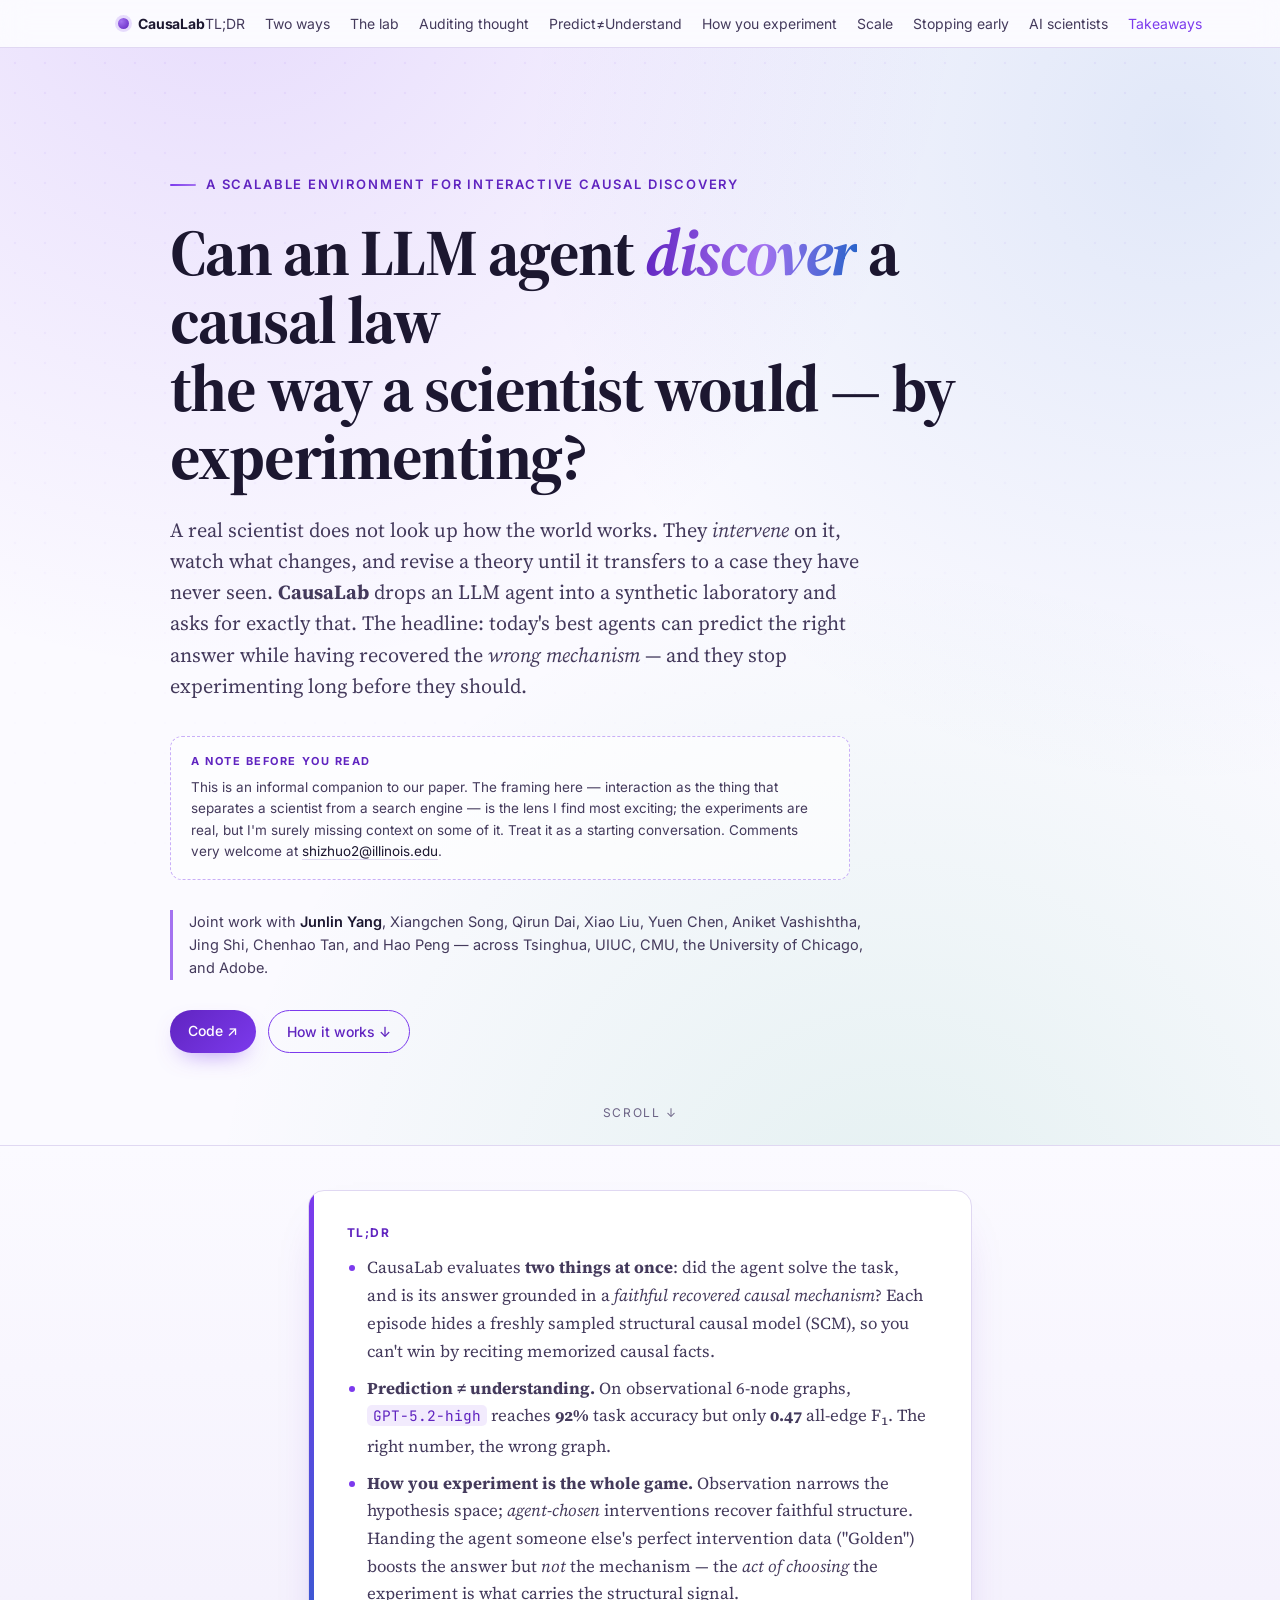
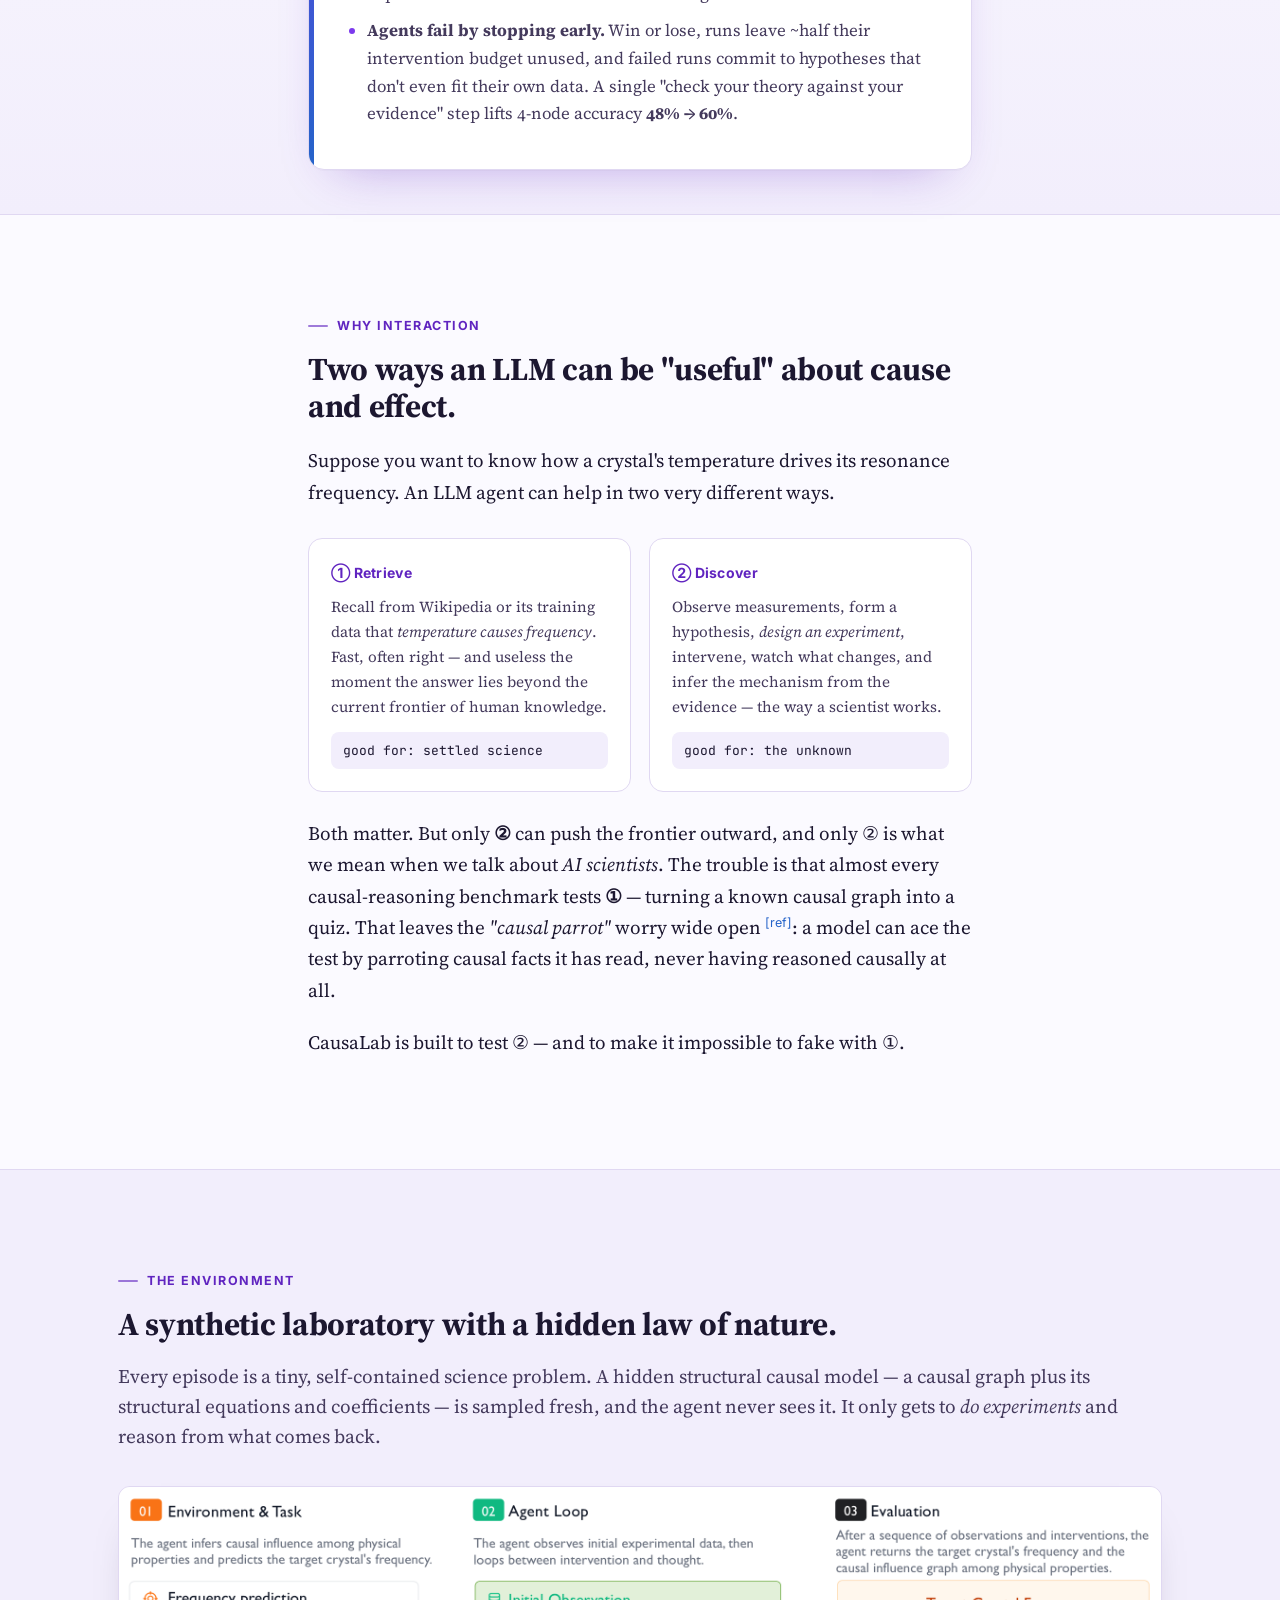
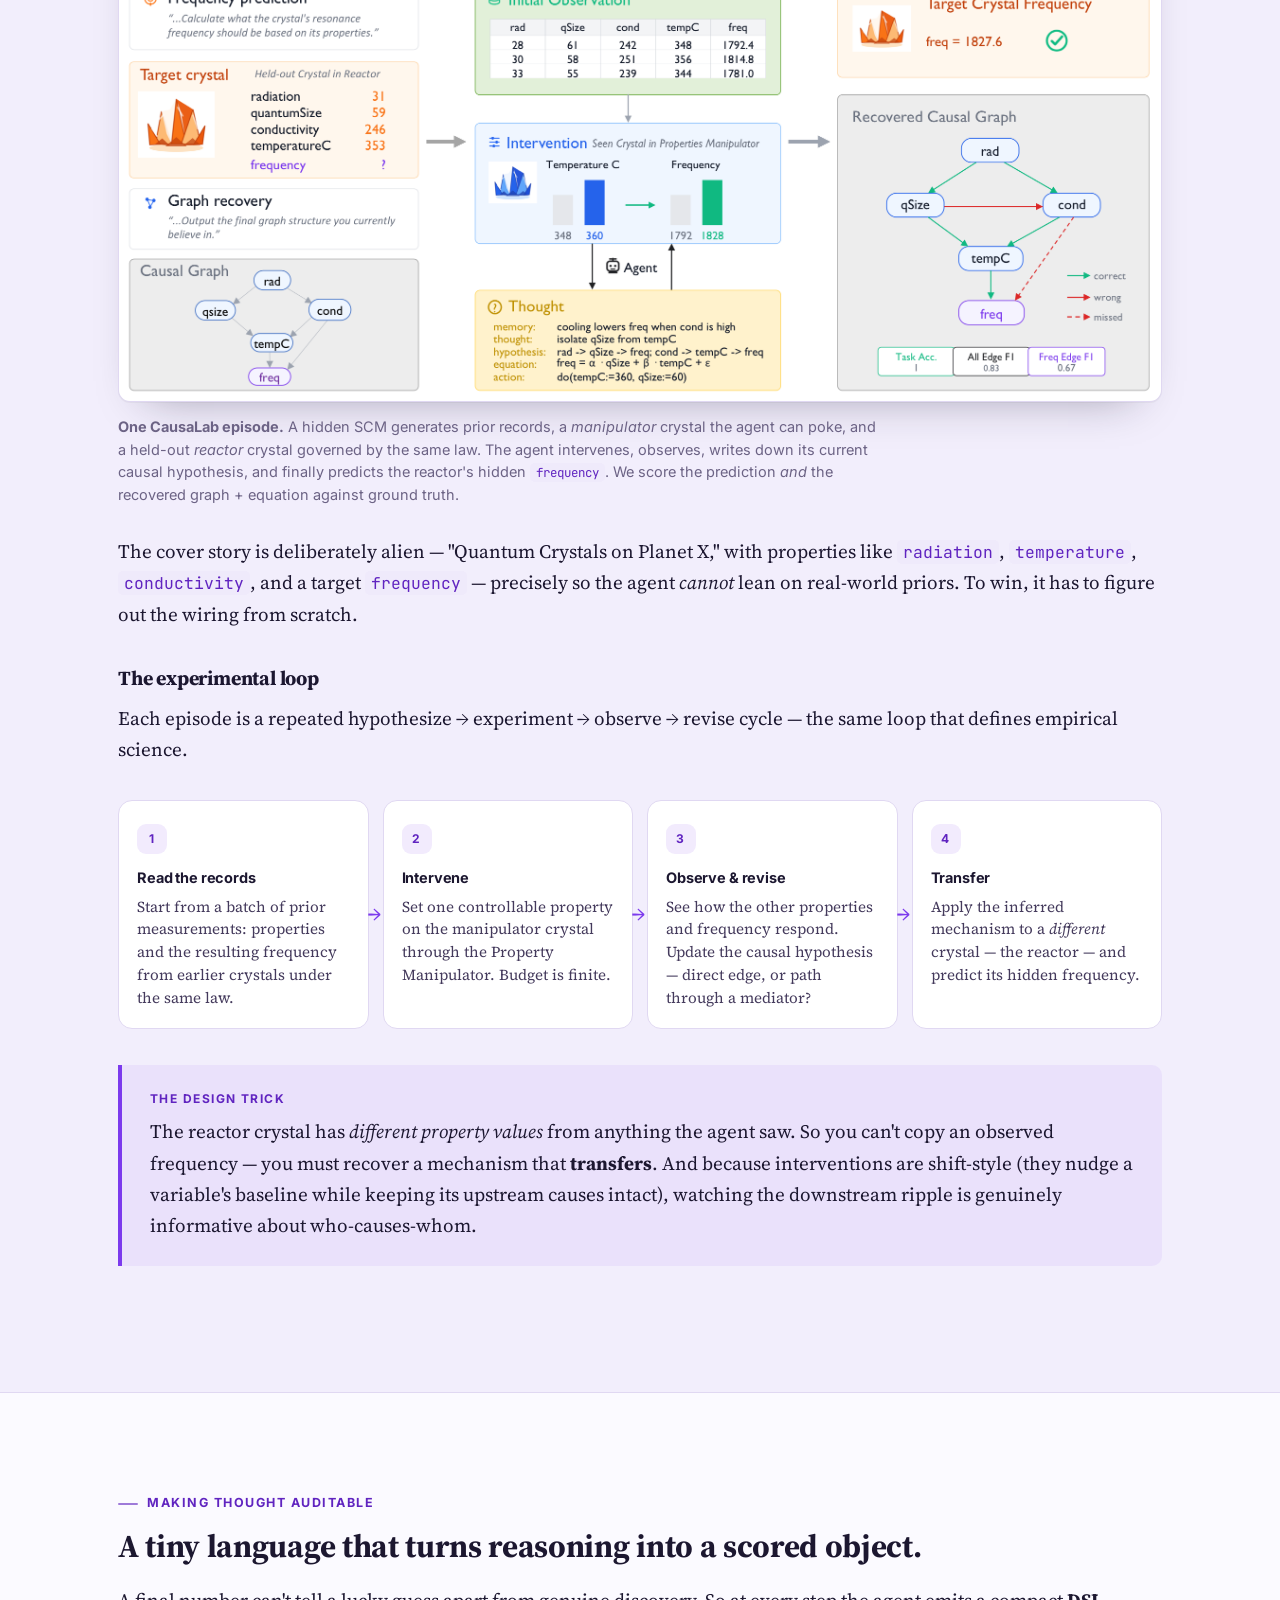
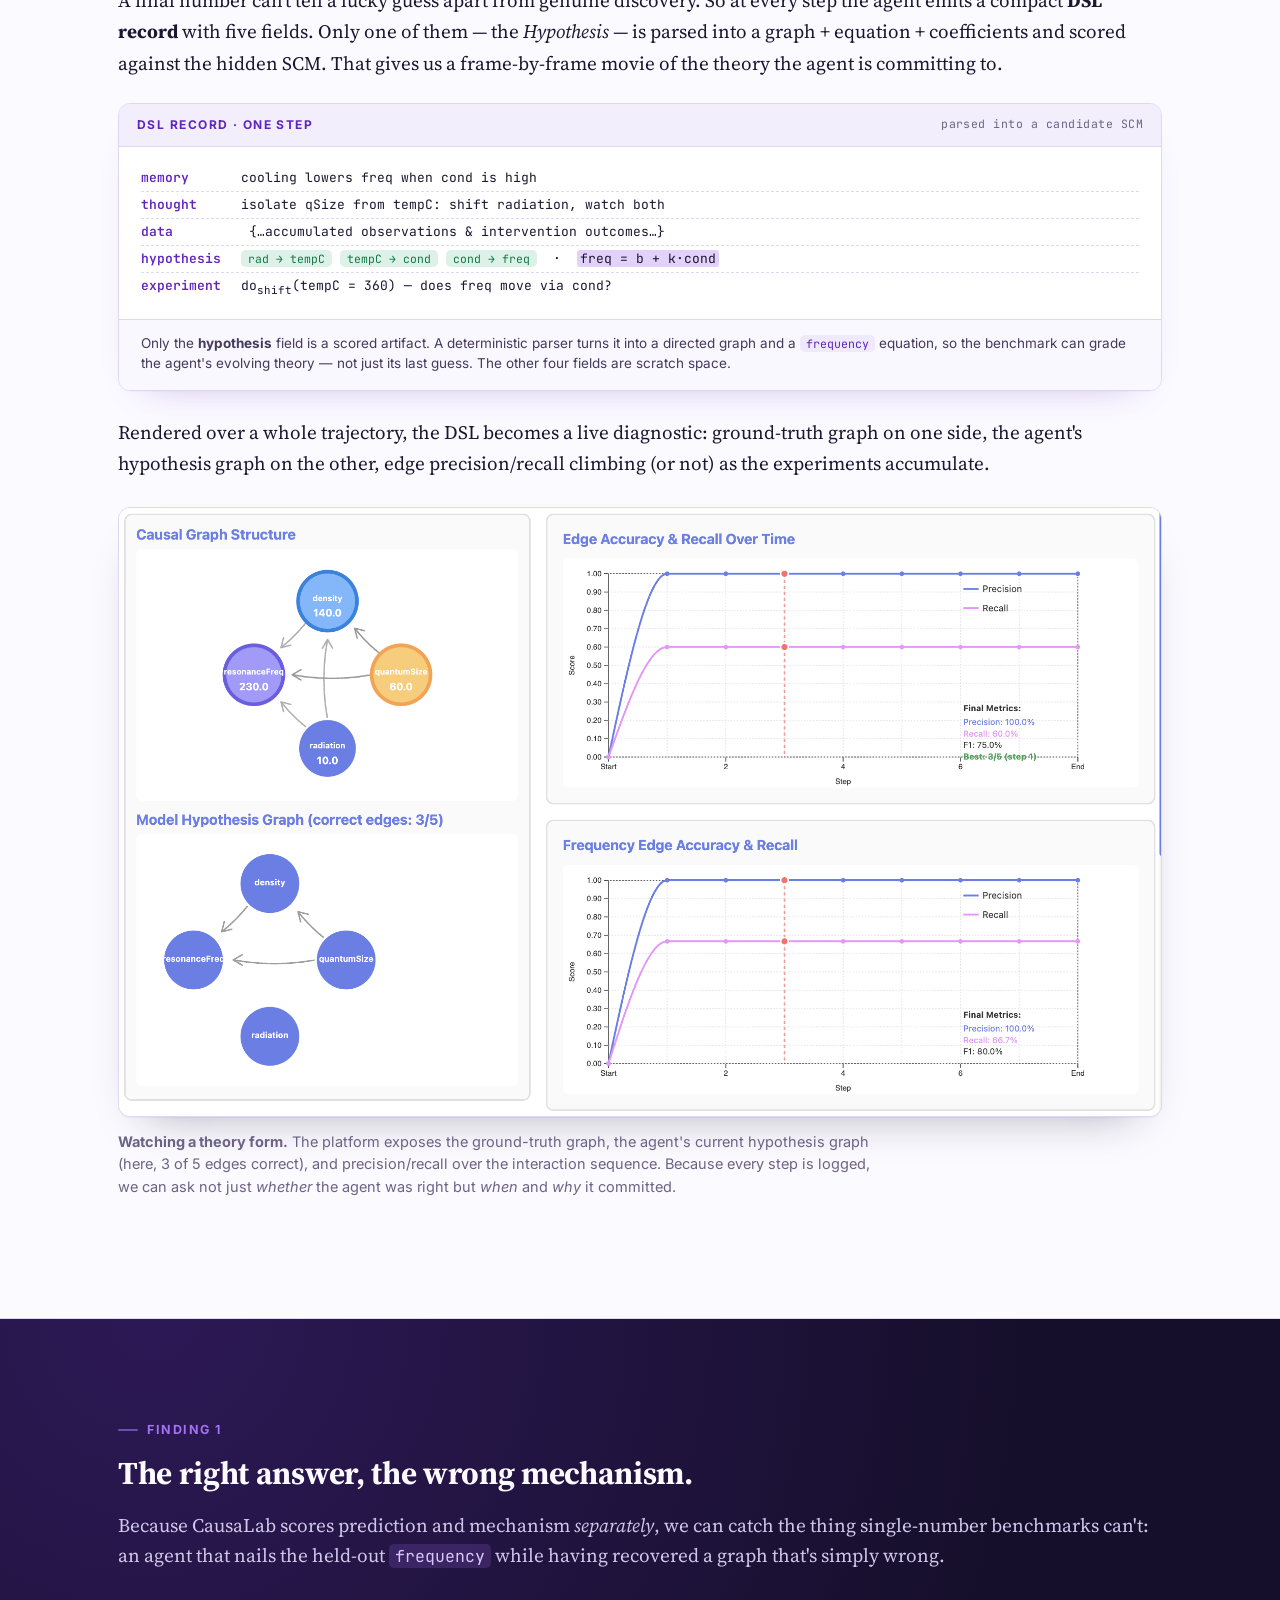
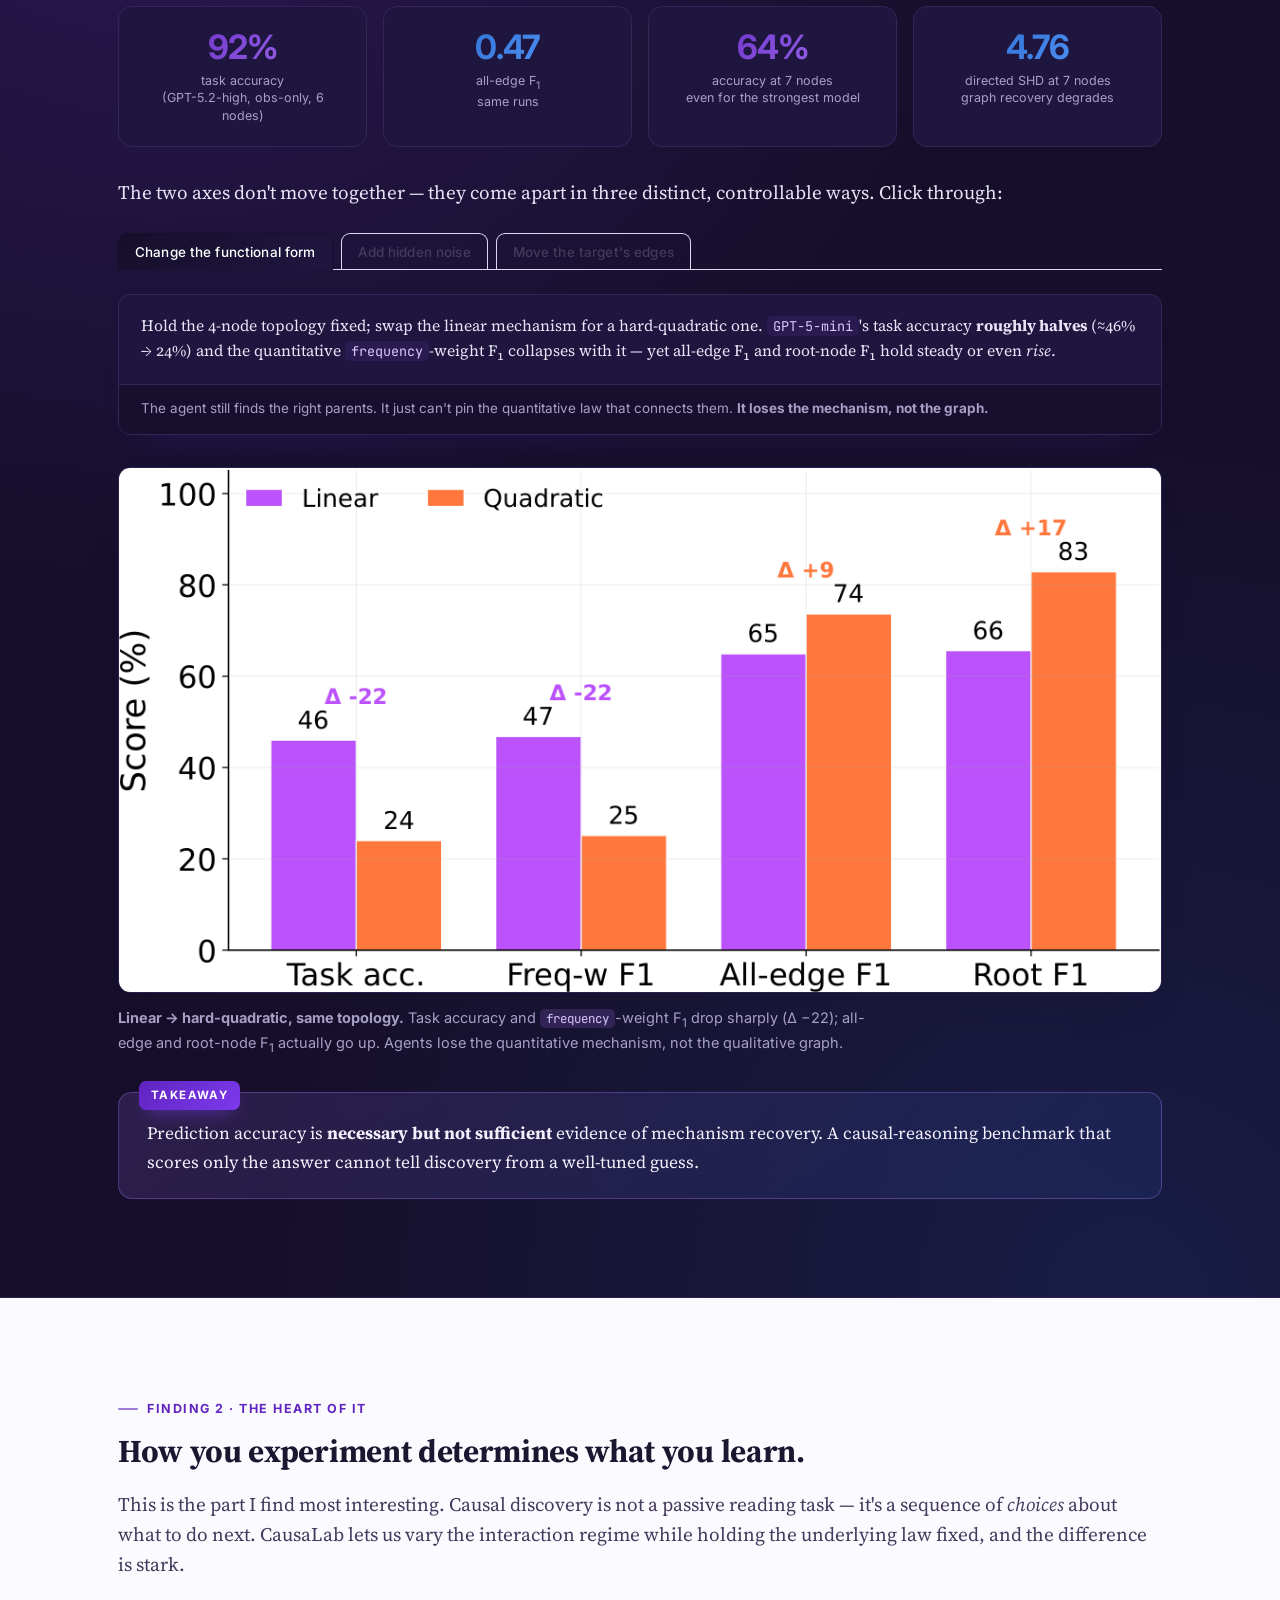
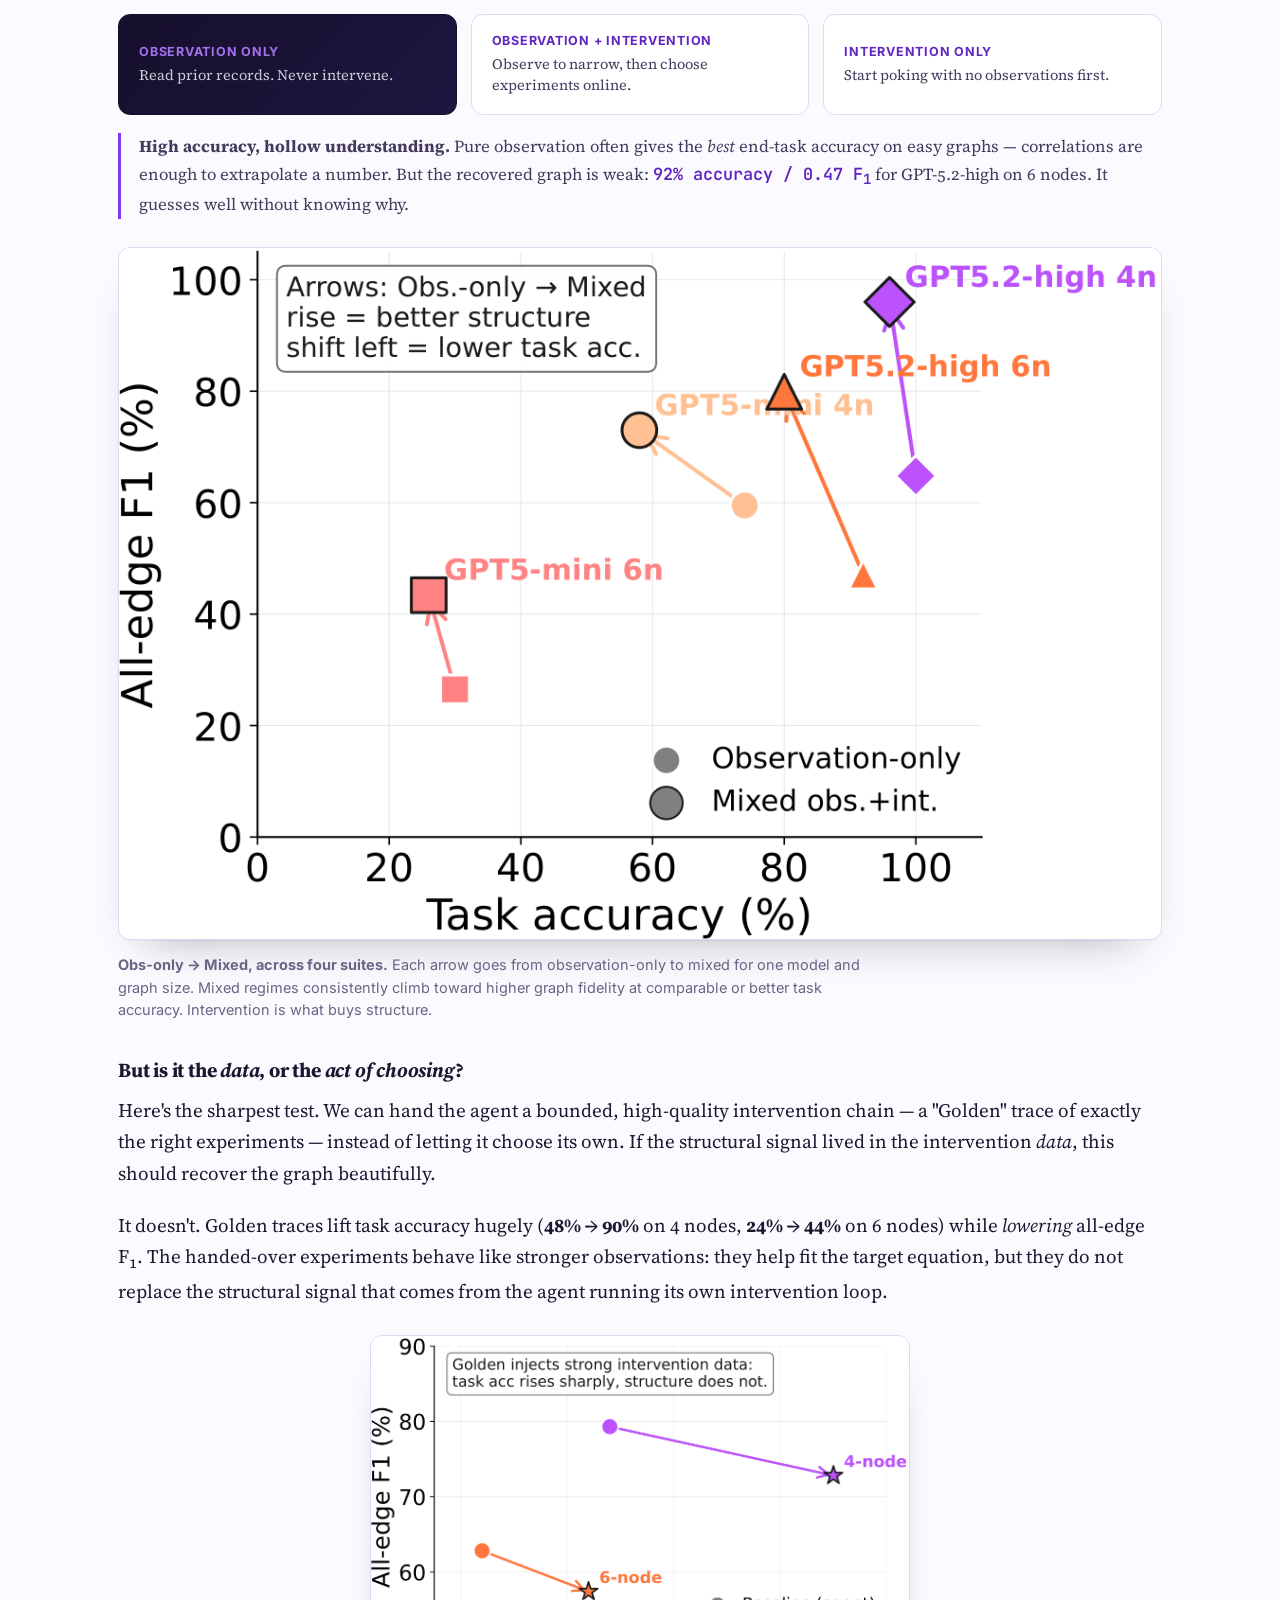
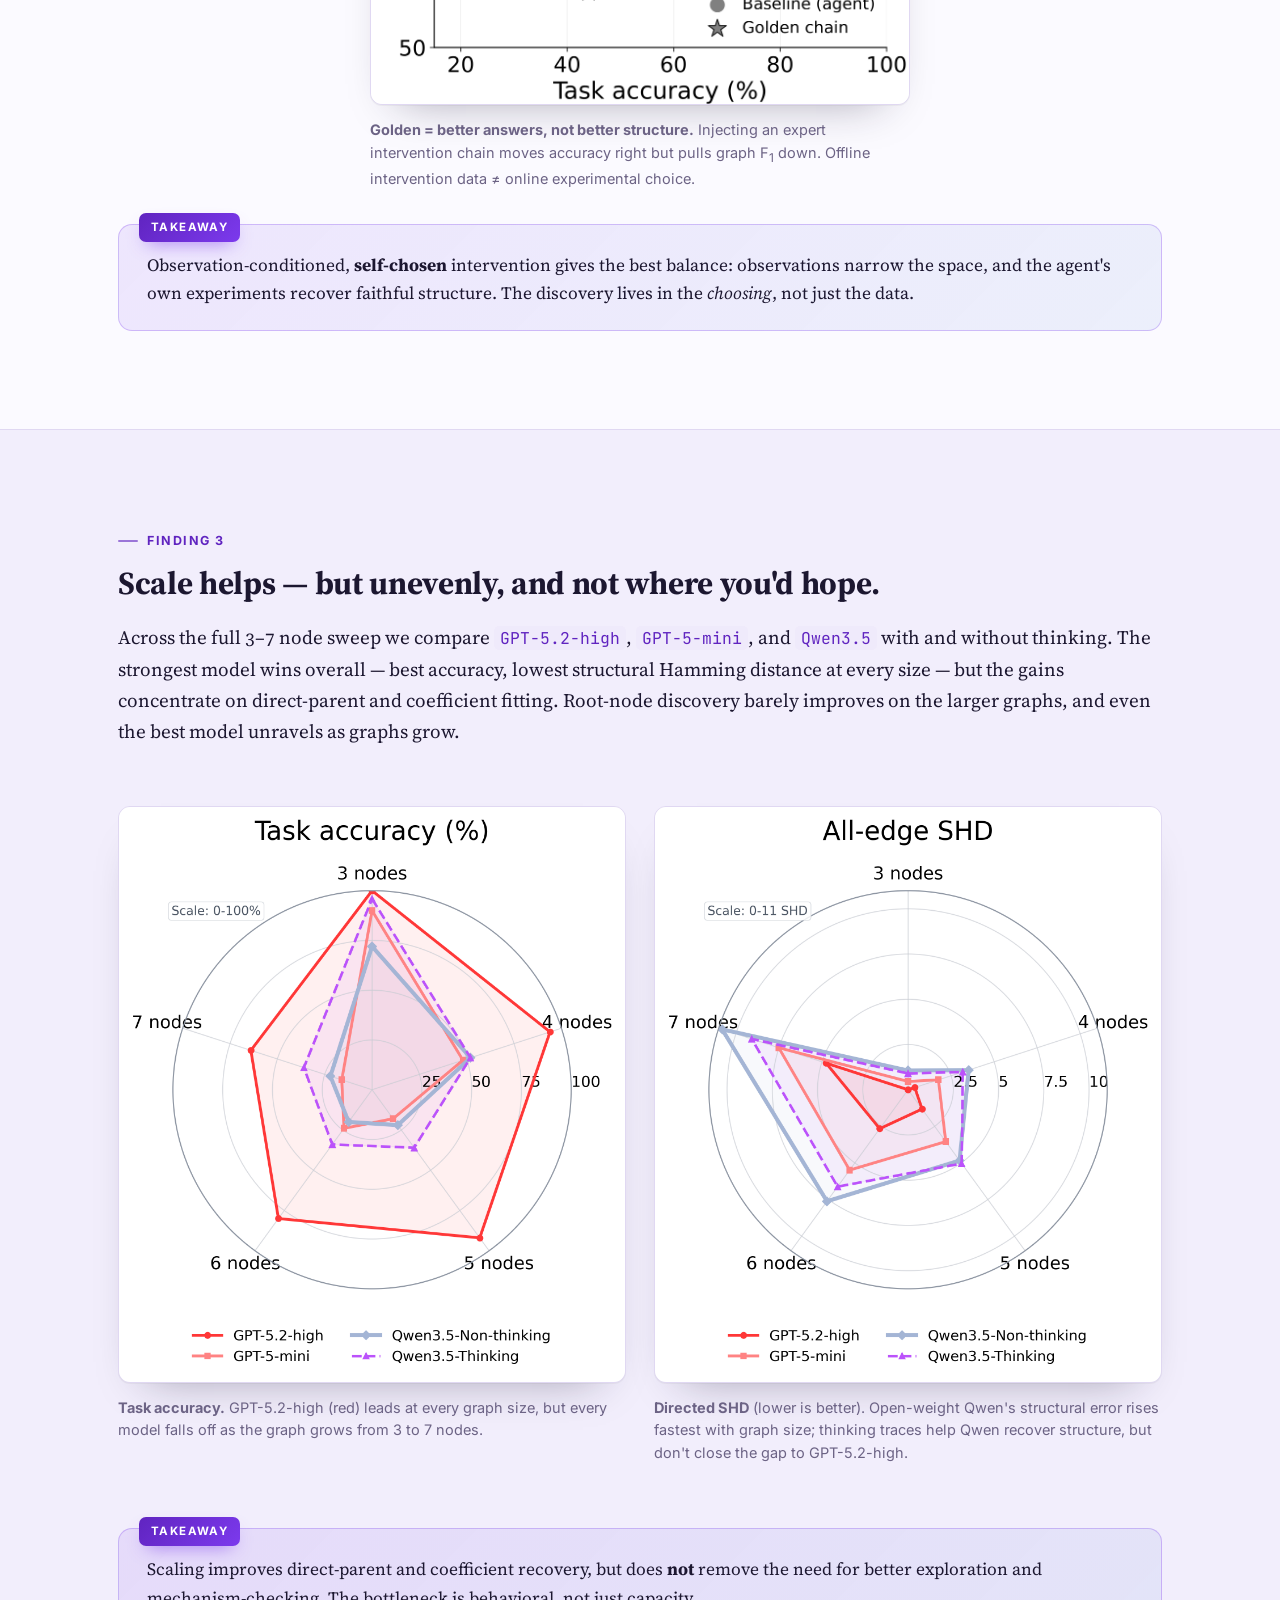
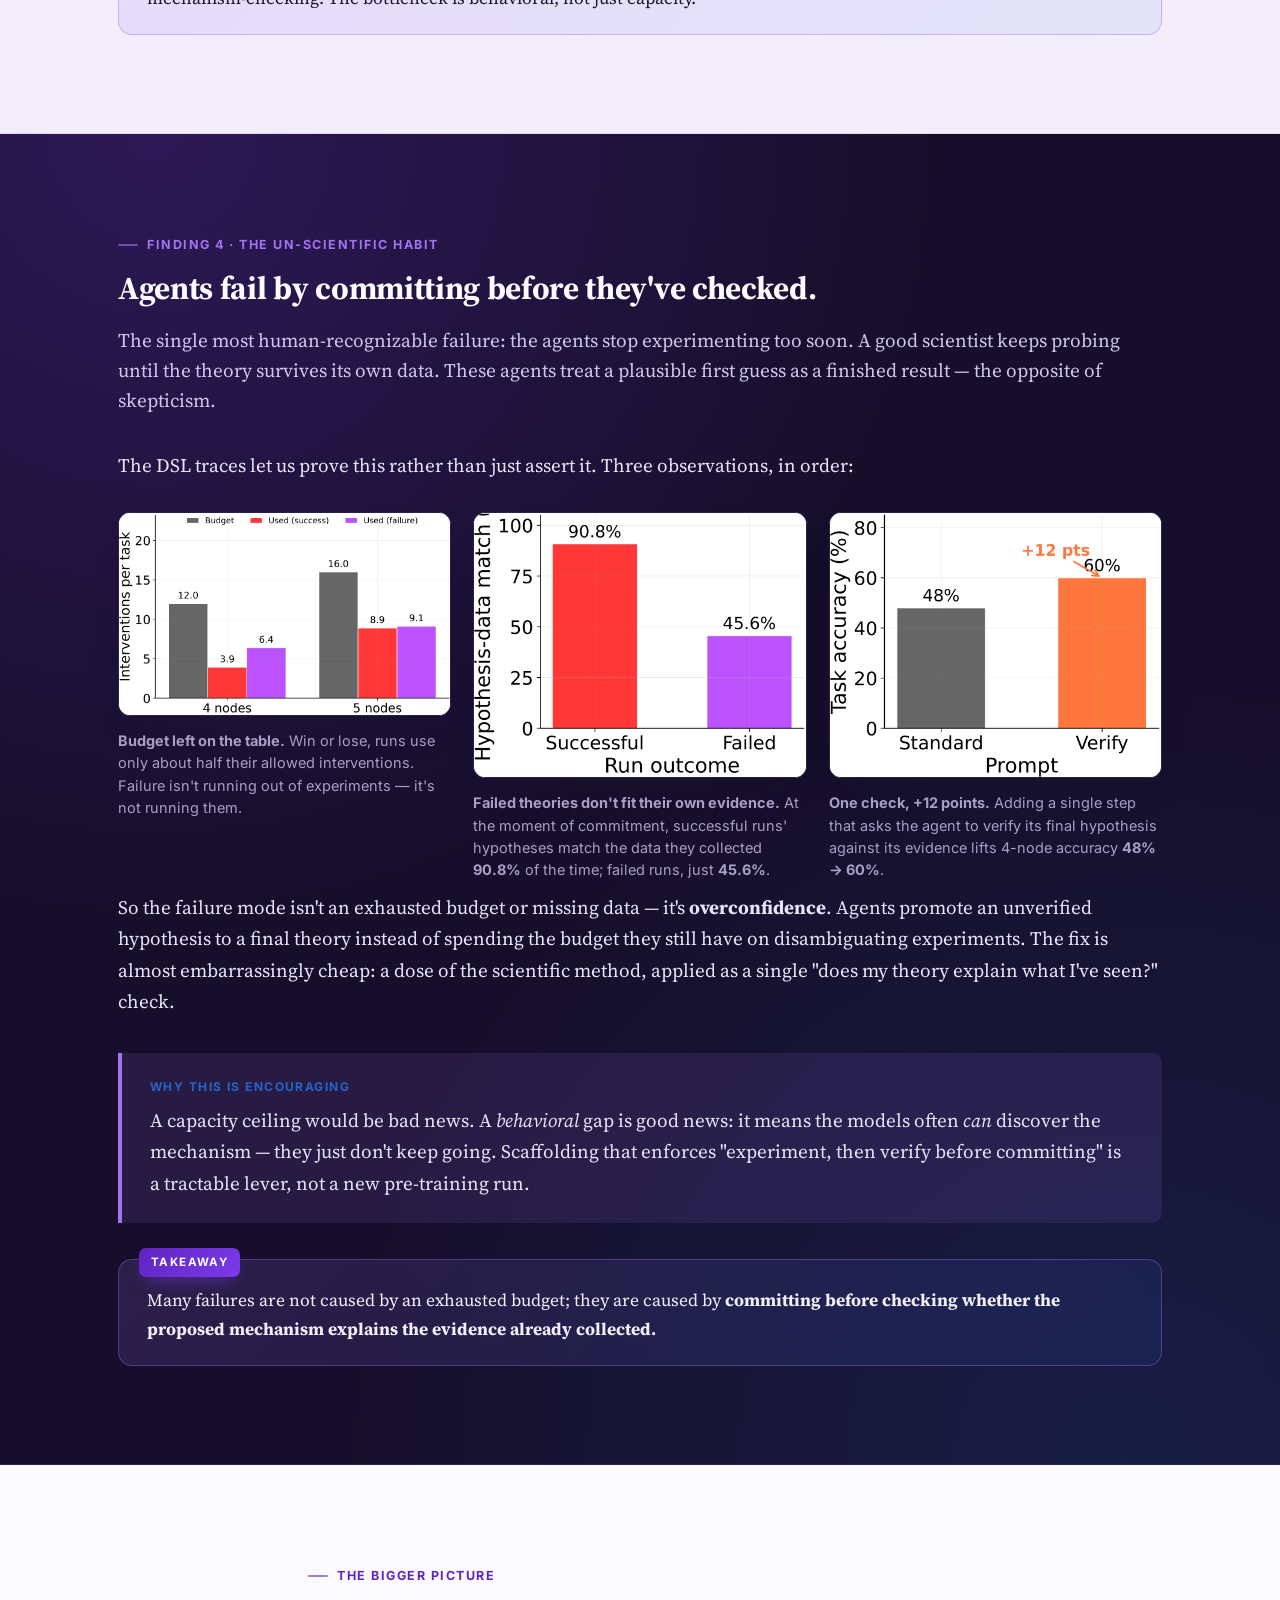
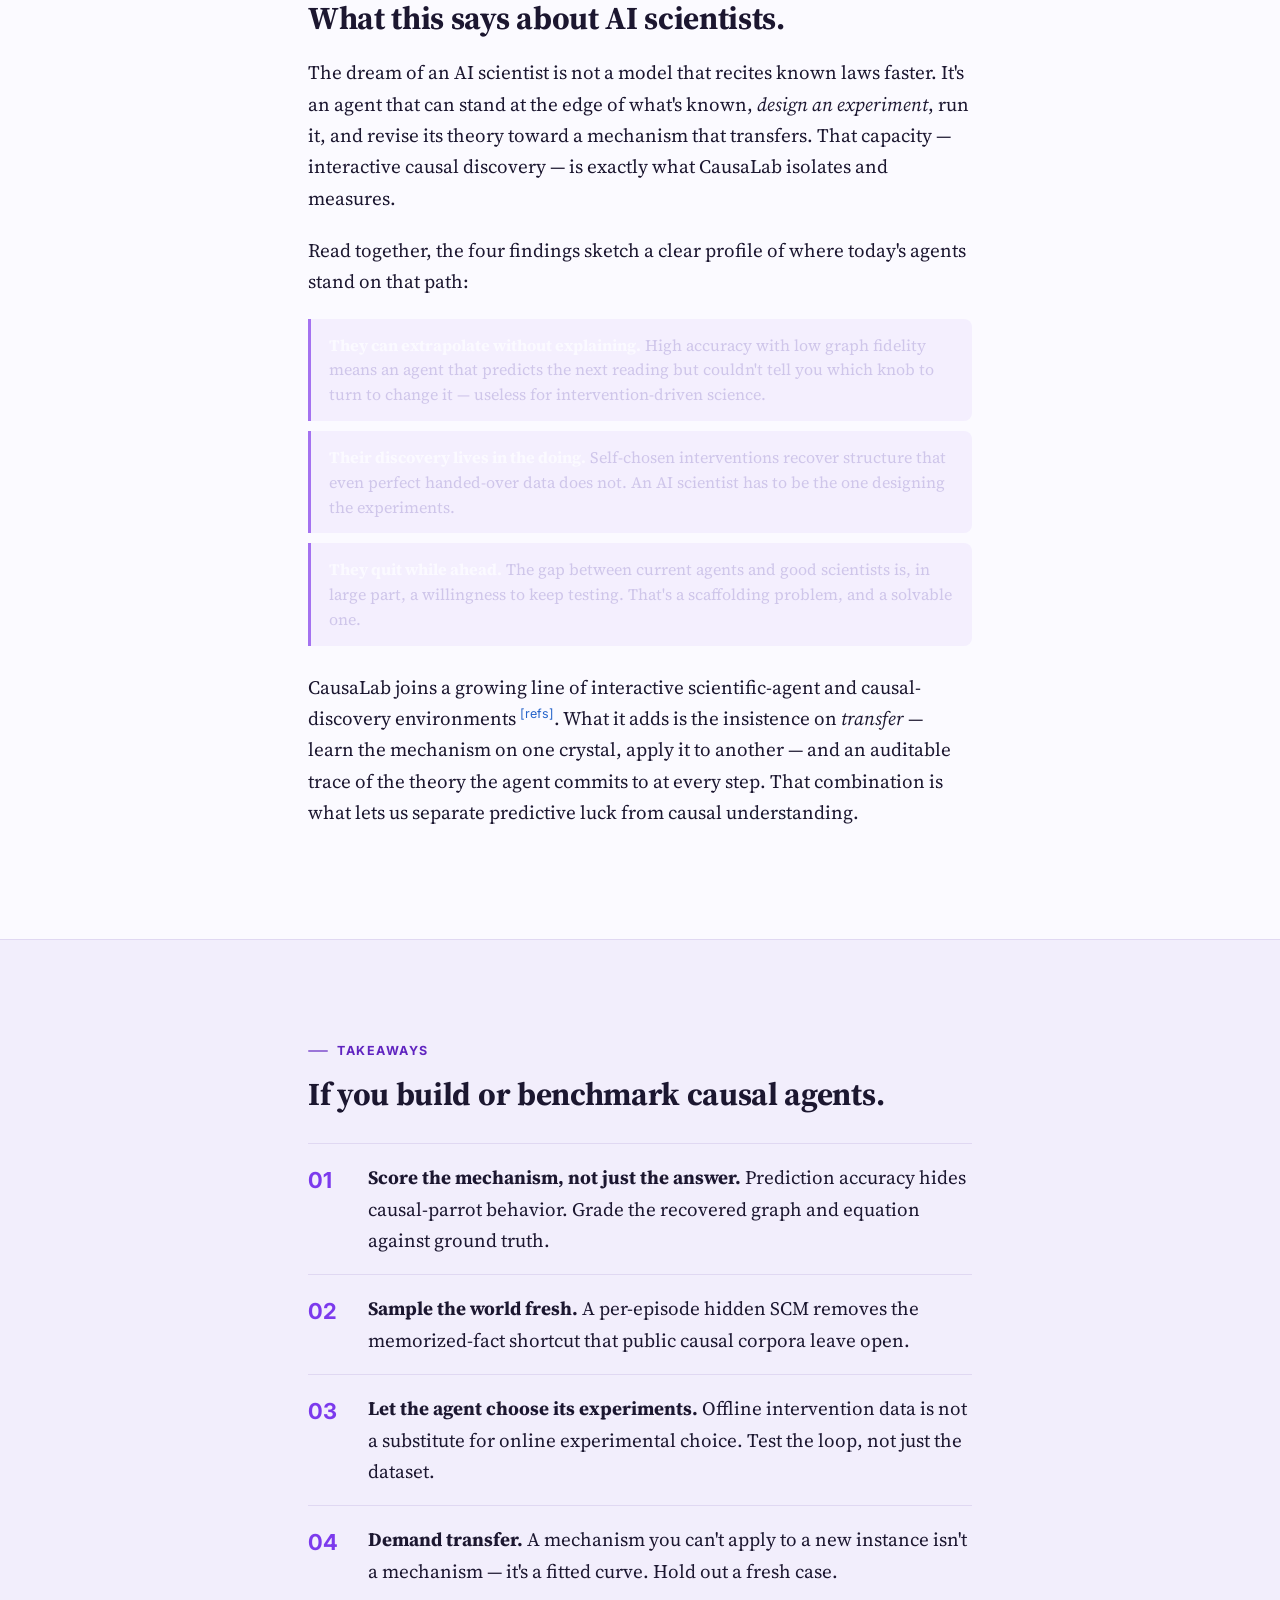
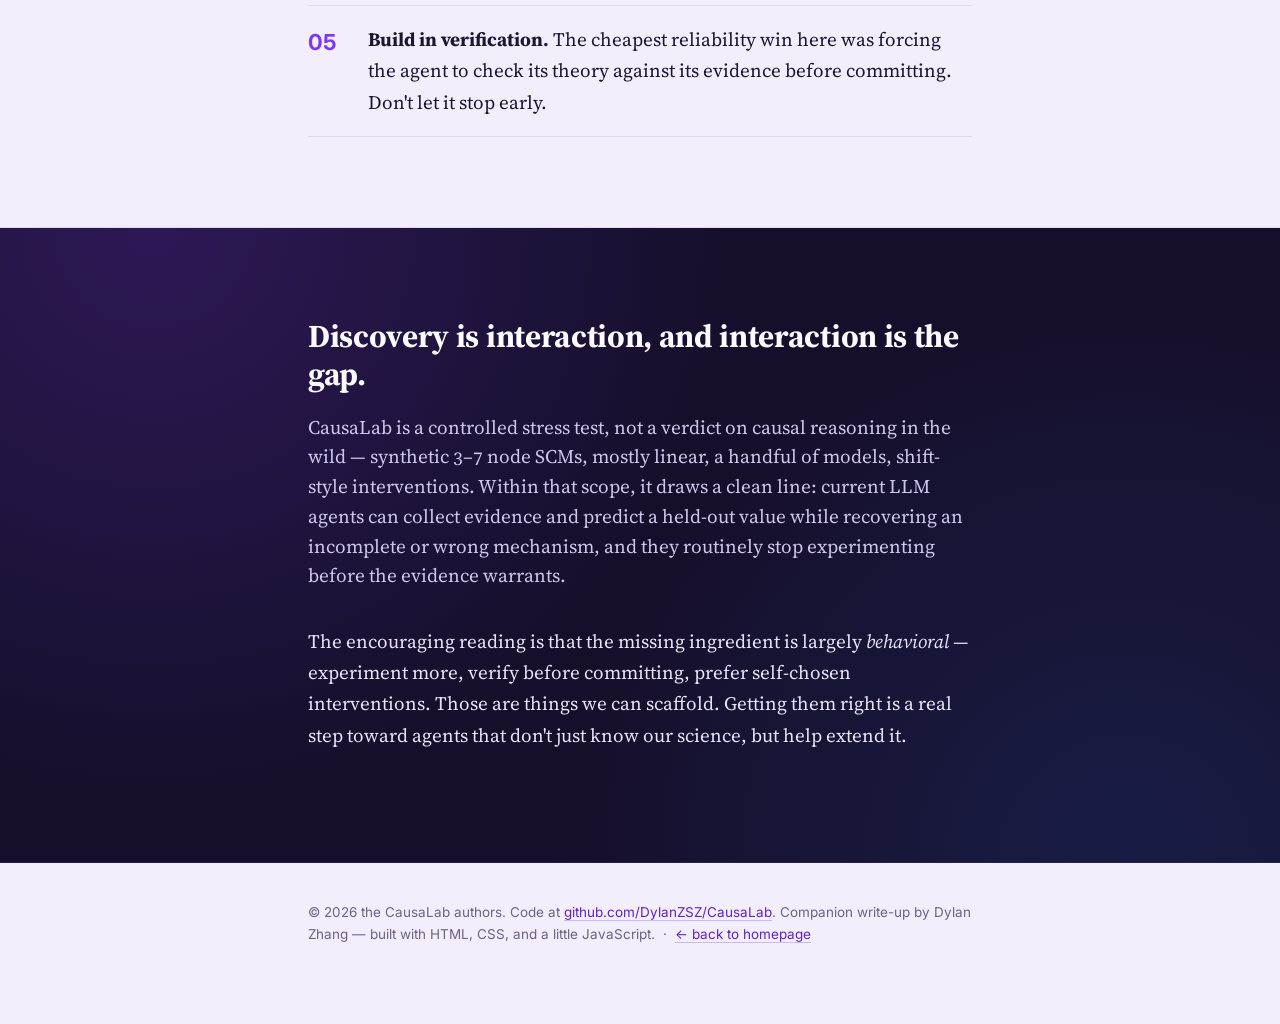
==== causalab/index.html @ 46488768 "Add CausaLab interactive write-up; homepage write-ups section - New /causalab/ blog: interactive wri" ====
<!doctype html>
<html lang="en">
<head>
<meta charset="utf-8" />
<meta name="viewport" content="width=device-width, initial-scale=1" />
<title>CausaLab — Can LLM Agents Discover Causal Mechanisms by Experiment?</title>
<meta name="description" content="CausaLab puts LLM agents in a synthetic laboratory and asks them to discover hidden causal mechanisms the way scientists do — by intervening, observing, and revising. They can predict without understanding, and they stop experimenting too soon." />

<meta property="og:title" content="CausaLab: Interactive Causal Discovery Toward AI Scientists" />
<meta property="og:description" content="A scalable environment that scores not just whether an agent gets the answer, but whether it recovered the causal mechanism — by experimenting like a scientist." />
<meta property="og:type" content="article" />

<link rel="preconnect" href="https://fonts.googleapis.com">
<link rel="preconnect" href="https://fonts.gstatic.com" crossorigin>
<link href="https://fonts.googleapis.com/css2?family=Source+Serif+4:opsz,wght@8..60,400;8..60,600;8..60,700&family=Inter:wght@400;500;600;700&family=JetBrains+Mono:wght@400;500&display=swap" rel="stylesheet">
<link rel="stylesheet" href="styles.css">
</head>
<body>

<nav class="topnav">
  <div class="topnav-inner">
    <a class="topnav-brand" href="#top"><span class="brand-dot"></span> CausaLab</a>
    <ul class="topnav-links">
      <li><a href="#tldr">TL;DR</a></li>
      <li><a href="#two-ways">Two&nbsp;ways</a></li>
      <li><a href="#lab">The&nbsp;lab</a></li>
      <li><a href="#dsl">Auditing&nbsp;thought</a></li>
      <li><a href="#parrot">Predict≠Understand</a></li>
      <li><a href="#interaction">How&nbsp;you&nbsp;experiment</a></li>
      <li><a href="#scale">Scale</a></li>
      <li><a href="#stopping">Stopping&nbsp;early</a></li>
      <li><a href="#scientist">AI&nbsp;scientists</a></li>
      <li><a href="#takeaways">Takeaways</a></li>
    </ul>
  </div>
</nav>

<header id="top" class="hero">
  <div class="hero-inner">
    <div class="hero-eyebrow">A scalable environment for interactive causal discovery</div>
    <h1 class="hero-title">
      Can an LLM agent <span class="accent">discover</span> a causal&nbsp;law<br/>
      the way a scientist would &mdash; by experimenting?
    </h1>

    <p class="hero-sub">
      A real scientist does not look up how the world works. They <em>intervene</em> on it, watch what changes, and revise a theory until it transfers to a case they have never seen. <strong>CausaLab</strong> drops an LLM agent into a synthetic laboratory and asks for exactly that. The headline: today's best agents can predict the right answer while having recovered the <em>wrong mechanism</em> &mdash; and they stop experimenting long before they should.
    </p>

    <aside class="disclaimer">
      <div class="disclaimer-label">A note before you read</div>
      <p>
        This is an informal companion to our paper. The framing here &mdash; interaction as the thing that separates a scientist from a search engine &mdash; is the lens I find most exciting; the experiments are real, but I'm surely missing context on some of it. Treat it as a starting conversation. Comments very welcome at <a href="mailto:shizhuo2@illinois.edu">shizhuo2@illinois.edu</a>.
      </p>
    </aside>

    <p class="hero-joint">
      Joint work with <strong>Junlin Yang</strong>, Xiangchen Song, Qirun Dai, Xiao Liu, Yuen Chen, Aniket Vashishtha, Jing Shi, Chenhao Tan, and Hao Peng &mdash; across Tsinghua, UIUC, CMU, the University of Chicago, and Adobe.
    </p>

    <div class="hero-links">
      <a class="pill" href="https://github.com/DylanZSZ/CausaLab" target="_blank" rel="noopener">Code ↗</a>
      <a class="pill pill-ghost" href="#lab">How it works ↓</a>
    </div>
  </div>
  <div class="hero-scroll">scroll ↓</div>
</header>

<main>

<!-- =============================================================== -->
<section id="tldr" class="band band-tldr">
  <div class="container narrow">
    <div class="tldr-card">
      <div class="tldr-label">TL;DR</div>
      <ul class="tldr-list">
        <li>CausaLab evaluates <strong>two things at once</strong>: did the agent solve the task, and is its answer grounded in a <em>faithful recovered causal mechanism</em>? Each episode hides a freshly sampled structural causal model (SCM), so you can't win by reciting memorized causal facts.</li>
        <li><strong>Prediction ≠ understanding.</strong> On observational 6-node graphs, <code>GPT-5.2-high</code> reaches <strong>92%</strong> task accuracy but only <strong>0.47</strong> all-edge&nbsp;F<sub>1</sub>. The right number, the wrong graph.</li>
        <li><strong>How you experiment is the whole game.</strong> Observation narrows the hypothesis space; <em>agent-chosen</em> interventions recover faithful structure. Handing the agent someone else's perfect intervention data ("Golden") boosts the answer but <em>not</em> the mechanism — the <em>act of choosing</em> the experiment is what carries the structural signal.</li>
        <li><strong>Agents fail by stopping early.</strong> Win or lose, runs leave ~half their intervention budget unused, and failed runs commit to hypotheses that don't even fit their own data. A single "check your theory against your evidence" step lifts 4-node accuracy <strong>48% → 60%</strong>.</li>
      </ul>
    </div>
  </div>
</section>

<!-- =============================================================== -->
<section id="two-ways" class="band">
  <div class="container narrow">
    <div class="kicker">Why interaction</div>
    <h2>Two ways an LLM can be "useful" about cause and effect.</h2>
    <p>
      Suppose you want to know how a crystal's temperature drives its resonance frequency. An LLM agent can help in two very different ways.
    </p>

    <div class="controls" style="grid-template-columns: 1fr 1fr;">
      <div class="control">
        <h4>① Retrieve</h4>
        <p>Recall from Wikipedia or its training data that <em>temperature causes frequency</em>. Fast, often right &mdash; and useless the moment the answer lies beyond the current frontier of human knowledge.</p>
        <span class="ctl-stat">good for: settled science</span>
      </div>
      <div class="control">
        <h4>② Discover</h4>
        <p>Observe measurements, form a hypothesis, <em>design an experiment</em>, intervene, watch what changes, and infer the mechanism from the evidence &mdash; the way a scientist works.</p>
        <span class="ctl-stat">good for: the unknown</span>
      </div>
    </div>

    <p style="margin-top: 26px;">
      Both matter. But only <strong>②</strong> can push the frontier outward, and only ② is what we mean when we talk about <em>AI scientists</em>. The trouble is that almost every causal-reasoning benchmark tests <strong>①</strong> &mdash; turning a known causal graph into a quiz. That leaves the <em>"causal parrot"</em> worry wide open <a class="cite" data-tip="Zečević et al. (2023): LLMs may answer causal questions by reciting memorized causal lexicon rather than reasoning causally.">[ref]</a>: a model can ace the test by parroting causal facts it has read, never having reasoned causally at all.
    </p>
    <p>
      CausaLab is built to test ② &mdash; and to make it impossible to fake with ①.
    </p>
  </div>
</section>

<!-- =============================================================== -->
<section id="lab" class="band band-tint">
  <div class="container">
    <div class="kicker">The environment</div>
    <h2>A synthetic laboratory with a hidden law of nature.</h2>
    <p class="lede">
      Every episode is a tiny, self-contained science problem. A hidden structural causal model &mdash; a causal graph plus its structural equations and coefficients &mdash; is sampled fresh, and the agent never sees it. It only gets to <em>do experiments</em> and reason from what comes back.
    </p>

    <figure class="full">
      <img src="figures/episode_overview.png" alt="Overview of a CausaLab episode: a hidden SCM generates records; the agent intervenes on a manipulator crystal and observes; it emits a DSL hypothesis at each step; it predicts the held-out reactor frequency, scored on both prediction and recovered mechanism.">
      <figcaption>
        <strong>One CausaLab episode.</strong> A hidden SCM generates prior records, a <em>manipulator</em> crystal the agent can poke, and a held-out <em>reactor</em> crystal governed by the same law. The agent intervenes, observes, writes down its current causal hypothesis, and finally predicts the reactor's hidden <code>frequency</code>. We score the prediction <em>and</em> the recovered graph + equation against ground truth.
      </figcaption>
    </figure>

    <p>
      The cover story is deliberately alien &mdash; "Quantum Crystals on Planet X," with properties like <code>radiation</code>, <code>temperature</code>, <code>conductivity</code>, and a target <code>frequency</code> &mdash; precisely so the agent <em>cannot</em> lean on real-world priors. To win, it has to figure out the wiring from scratch.
    </p>

    <h3 class="sub-h">The experimental loop</h3>
    <p>
      Each episode is a repeated hypothesize → experiment → observe → revise cycle &mdash; the same loop that defines empirical science.
    </p>

    <div class="loop-steps">
      <div class="loop-step">
        <span class="ls-num">1</span>
        <h4>Read the records</h4>
        <p>Start from a batch of prior measurements: properties and the resulting frequency from earlier crystals under the same law.</p>
      </div>
      <div class="loop-step">
        <span class="ls-num">2</span>
        <h4>Intervene</h4>
        <p>Set one controllable property on the manipulator crystal through the Property Manipulator. Budget is finite.</p>
      </div>
      <div class="loop-step">
        <span class="ls-num">3</span>
        <h4>Observe &amp; revise</h4>
        <p>See how the other properties and frequency respond. Update the causal hypothesis — direct edge, or path through a mediator?</p>
      </div>
      <div class="loop-step">
        <span class="ls-num">4</span>
        <h4>Transfer</h4>
        <p>Apply the inferred mechanism to a <em>different</em> crystal — the reactor — and predict its hidden frequency.</p>
      </div>
    </div>

    <div class="callout">
      <div class="callout-label">The design trick</div>
      <p>
        The reactor crystal has <em>different property values</em> from anything the agent saw. So you can't copy an observed frequency &mdash; you must recover a mechanism that <strong>transfers</strong>. And because interventions are shift-style (they nudge a variable's baseline while keeping its upstream causes intact), watching the downstream ripple is genuinely informative about who-causes-whom.
      </p>
    </div>
  </div>
</section>

<!-- =============================================================== -->
<section id="dsl" class="band">
  <div class="container">
    <div class="kicker">Making thought auditable</div>
    <h2>A tiny language that turns reasoning into a scored object.</h2>
    <p>
      A final number can't tell a lucky guess apart from genuine discovery. So at every step the agent emits a compact <strong>DSL record</strong> with five fields. Only one of them &mdash; the <em>Hypothesis</em> &mdash; is parsed into a graph + equation + coefficients and scored against the hidden SCM. That gives us a frame-by-frame movie of the theory the agent is committing to.
    </p>

    <div class="memory-card">
      <div class="memory-card-head">
        <span class="memory-card-label">DSL record · one step</span>
        <span class="memory-card-tag">parsed into a candidate SCM</span>
      </div>
      <div class="memory-card-body dsl-record">
        <span class="dsl-row"><span class="dsl-field">memory</span> cooling lowers freq when cond is high</span>
        <span class="dsl-row"><span class="dsl-field">thought</span> isolate qSize from tempC: shift radiation, watch both</span>
        <span class="dsl-row"><span class="dsl-field">data</span> &nbsp;{…accumulated observations &amp; intervention outcomes…}</span>
        <span class="dsl-row"><span class="dsl-field">hypothesis</span> <span class="edge edge-good">rad → tempC</span> <span class="edge edge-good">tempC → cond</span> <span class="edge edge-good">cond → freq</span> &nbsp;·&nbsp; <span class="hl">freq = b + k·cond</span></span>
        <span class="dsl-row"><span class="dsl-field">experiment</span> do<sub>shift</sub>(tempC = 360) — does freq move via cond?</span>
      </div>
      <div class="memory-card-foot">
        Only the <strong>hypothesis</strong> field is a scored artifact. A deterministic parser turns it into a directed graph and a <code>frequency</code> equation, so the benchmark can grade the agent's evolving theory — not just its last guess. The other four fields are scratch space.
      </div>
    </div>

    <p>
      Rendered over a whole trajectory, the DSL becomes a live diagnostic: ground-truth graph on one side, the agent's hypothesis graph on the other, edge precision/recall climbing (or not) as the experiments accumulate.
    </p>

    <figure class="full">
      <img src="figures/causal_visualization.png" alt="Trajectory-level visualization: ground-truth causal graph, the agent's hypothesis graph (3 of 5 edges correct), and edge precision/recall curves over the interaction sequence.">
      <figcaption>
        <strong>Watching a theory form.</strong> The platform exposes the ground-truth graph, the agent's current hypothesis graph (here, 3 of 5 edges correct), and precision/recall over the interaction sequence. Because every step is logged, we can ask not just <em>whether</em> the agent was right but <em>when</em> and <em>why</em> it committed.
      </figcaption>
    </figure>
  </div>
</section>

<!-- =============================================================== -->
<section id="parrot" class="band band-dark">
  <div class="container">
    <div class="kicker">Finding 1</div>
    <h2>The right answer, the wrong mechanism.</h2>
    <p class="lede">
      Because CausaLab scores prediction and mechanism <em>separately</em>, we can catch the thing single-number benchmarks can't: an agent that nails the held-out <code>frequency</code> while having recovered a graph that's simply wrong.
    </p>

    <div class="statstrip">
      <div class="stat-card"><div class="stat-num">92%</div><div class="stat-label">task accuracy<br/>(GPT-5.2-high, obs-only, 6 nodes)</div></div>
      <div class="stat-card"><div class="stat-num alt">0.47</div><div class="stat-label">all-edge F<sub>1</sub><br/>same runs</div></div>
      <div class="stat-card"><div class="stat-num">64%</div><div class="stat-label">accuracy at 7 nodes<br/>even for the strongest model</div></div>
      <div class="stat-card"><div class="stat-num alt">4.76</div><div class="stat-label">directed SHD at 7 nodes<br/>graph recovery degrades</div></div>
    </div>

    <p style="margin-top: 30px;">
      The two axes don't move together &mdash; they come apart in three distinct, controllable ways. Click through:
    </p>

    <div class="tab-browser" data-tab-group="rq1">
      <div class="tab-strip" role="tablist">
        <button class="tab-btn is-active" role="tab" data-tab="form" aria-selected="true">Change the functional form</button>
        <button class="tab-btn" role="tab" data-tab="noise" aria-selected="false">Add hidden noise</button>
        <button class="tab-btn" role="tab" data-tab="edges" aria-selected="false">Move the target's edges</button>
      </div>

      <div class="tab-panel is-active" data-tab-panel="form">
        <div class="memory-card">
          <div class="memory-card-body">
            <p>Hold the 4-node topology fixed; swap the linear mechanism for a hard-quadratic one. <code>GPT-5-mini</code>'s task accuracy <strong>roughly halves</strong> (≈46% → 24%) and the quantitative <code>frequency</code>-weight F<sub>1</sub> collapses with it &mdash; yet all-edge F<sub>1</sub> and root-node F<sub>1</sub> hold steady or even <em>rise</em>.</p>
          </div>
          <div class="memory-card-foot">
            The agent still finds the right parents. It just can't pin the quantitative law that connects them. <strong>It loses the mechanism, not the graph.</strong>
          </div>
        </div>
      </div>

      <div class="tab-panel" data-tab-panel="noise" hidden>
        <div class="memory-card">
          <div class="memory-card-body">
            <p>Inject an unobserved disturbance that perturbs the system after each intervention. <em>Off-target</em> noise barely dents accuracy (40–54% vs 48% baseline) but drags all-edge F<sub>1</sub> from 0.79 down to 0.61–0.70. When the noise can hit <code>frequency</code> <em>itself</em>, accuracy falls to 26–40%.</p>
          </div>
          <div class="memory-card-foot">
            Some "correct" predictions were fitting a fragile local target equation, not a mechanism robust to perturbation. Shake the target and the prediction falls over.
          </div>
        </div>
      </div>

      <div class="tab-panel" data-tab-panel="edges" hidden>
        <div class="memory-card">
          <div class="memory-card-body">
            <p>The <em>FreqParent</em> control lets <code>frequency</code> have outgoing edges while keeping edge counts matched. Accuracy <em>rises</em> on 4- and 6-node graphs &mdash; the target has fewer incoming edges to fit &mdash; while all-edge recovery <em>falls</em>, because global directionality is now harder.</p>
          </div>
          <div class="memory-card-foot">
            Making the answer easier and the structure harder pushes the two scores in opposite directions. Proof they measure different things.
          </div>
        </div>
      </div>
    </div>

    <figure class="full">
      <img src="figures/linear_vs_quad.png" alt="Linear vs quadratic on matched 4-node topologies: task accuracy and frequency-weight F1 collapse while all-edge F1 and root-node F1 are preserved or rise.">
      <figcaption>
        <strong>Linear → hard-quadratic, same topology.</strong> Task accuracy and <code>frequency</code>-weight F<sub>1</sub> drop sharply (Δ&nbsp;−22); all-edge and root-node F<sub>1</sub> actually go up. Agents lose the quantitative mechanism, not the qualitative graph.
      </figcaption>
    </figure>

    <div class="takeaway">
      <p>Prediction accuracy is <strong>necessary but not sufficient</strong> evidence of mechanism recovery. A causal-reasoning benchmark that scores only the answer cannot tell discovery from a well-tuned guess.</p>
    </div>
  </div>
</section>

<!-- =============================================================== -->
<section id="interaction" class="band">
  <div class="container">
    <div class="kicker">Finding 2 · the heart of it</div>
    <h2>How you experiment determines what you learn.</h2>
    <p class="lede">
      This is the part I find most interesting. Causal discovery is not a passive reading task &mdash; it's a sequence of <em>choices</em> about what to do next. CausaLab lets us vary the interaction regime while holding the underlying law fixed, and the difference is stark.
    </p>

    <div class="schedule-toggle" role="tablist" aria-label="Interaction regimes">
      <button class="schedule-btn is-active" data-schedule="obs" role="tab" aria-selected="true">
        <span class="schedule-key">Observation only</span>
        <span class="schedule-desc">Read prior records. Never intervene.</span>
      </button>
      <button class="schedule-btn" data-schedule="mixed" role="tab" aria-selected="false">
        <span class="schedule-key">Observation + intervention</span>
        <span class="schedule-desc">Observe to narrow, then choose experiments online.</span>
      </button>
      <button class="schedule-btn" data-schedule="int" role="tab" aria-selected="false">
        <span class="schedule-key">Intervention only</span>
        <span class="schedule-desc">Start poking with no observations first.</span>
      </button>
    </div>

    <div class="schedule-panel" id="schedule-panel" data-active="obs">
      <p class="schedule-readout" data-for="obs">
        <strong>High accuracy, hollow understanding.</strong> Pure observation often gives the <em>best</em> end-task accuracy on easy graphs &mdash; correlations are enough to extrapolate a number. But the recovered graph is weak: <span class="stat">92% accuracy / 0.47 F<sub>1</sub></span> for GPT-5.2-high on 6 nodes. It guesses well without knowing why.
      </p>
      <p class="schedule-readout" data-for="mixed" hidden>
        <strong>The best balance.</strong> Observation first narrows the hypothesis space; then <em>agent-chosen</em> interventions disambiguate the structure. Same model, same 6-node graphs: <span class="stat">80% accuracy / 0.80 F<sub>1</sub></span> — a small accuracy cost for a near-doubling of graph fidelity.
      </p>
      <p class="schedule-readout" data-for="int" hidden>
        <strong>Weak on both axes.</strong> Intervening before observation means flailing in a hypothesis space you haven't narrowed. Interventions only pay off <em>after</em> observations have told you which experiments are worth running.
      </p>
    </div>

    <figure class="full">
      <img src="figures/pareto_migration.png" alt="Prediction-vs-recovery scatter: Obs-only to Mixed arrows for four model/size suites; mixed regimes shift mass toward higher all-edge F1 at comparable task accuracy.">
      <figcaption>
        <strong>Obs-only → Mixed, across four suites.</strong> Each arrow goes from observation-only to mixed for one model and graph size. Mixed regimes consistently climb toward higher graph fidelity at comparable or better task accuracy. Intervention is what buys structure.
      </figcaption>
    </figure>

    <h3 class="sub-h">But is it the <em>data</em>, or the <em>act of choosing</em>?</h3>
    <p>
      Here's the sharpest test. We can hand the agent a bounded, high-quality intervention chain &mdash; a "Golden" trace of exactly the right experiments &mdash; instead of letting it choose its own. If the structural signal lived in the intervention <em>data</em>, this should recover the graph beautifully.
    </p>
    <p>
      It doesn't. Golden traces lift task accuracy hugely (<strong>48% → 90%</strong> on 4 nodes, <strong>24% → 44%</strong> on 6 nodes) while <em>lowering</em> all-edge F<sub>1</sub>. The handed-over experiments behave like stronger observations: they help fit the target equation, but they do not replace the structural signal that comes from the agent running its own intervention loop.
    </p>

    <figure class="full half">
      <img src="figures/golden_tradeoff.png" alt="Golden intervention chains: baseline to Golden arrows raise task accuracy sharply but reduce all-edge F1 on both 4-node and 6-node graphs.">
      <figcaption>
        <strong>Golden = better answers, not better structure.</strong> Injecting an expert intervention chain moves accuracy right but pulls graph F<sub>1</sub> down. Offline intervention data ≠ online experimental choice.
      </figcaption>
    </figure>

    <div class="takeaway">
      <p>Observation-conditioned, <strong>self-chosen</strong> intervention gives the best balance: observations narrow the space, and the agent's own experiments recover faithful structure. The discovery lives in the <em>choosing</em>, not just the data.</p>
    </div>
  </div>
</section>

<!-- =============================================================== -->
<section id="scale" class="band band-tint">
  <div class="container">
    <div class="kicker">Finding 3</div>
    <h2>Scale helps — but unevenly, and not where you'd hope.</h2>
    <p>
      Across the full 3–7 node sweep we compare <code>GPT-5.2-high</code>, <code>GPT-5-mini</code>, and <code>Qwen3.5</code> with and without thinking. The strongest model wins overall &mdash; best accuracy, lowest structural Hamming distance at every size &mdash; but the gains concentrate on direct-parent and coefficient fitting. Root-node discovery barely improves on the larger graphs, and even the best model unravels as graphs grow.
    </p>

    <div class="grid-2">
      <figure>
        <img src="figures/radar_accuracy.png" alt="Radar of task accuracy across 3–7 nodes for four models; GPT-5.2-high dominates but all models fall off as graphs grow.">
        <figcaption><strong>Task accuracy.</strong> GPT-5.2-high (red) leads at every graph size, but every model falls off as the graph grows from 3 to 7 nodes.</figcaption>
      </figure>
      <figure>
        <img src="figures/radar_shd.png" alt="Radar of directed all-edge SHD across 3–7 nodes; lower is better; Qwen's SHD rises faster as graphs grow; thinking helps Qwen.">
        <figcaption><strong>Directed SHD</strong> (lower is better). Open-weight Qwen's structural error rises fastest with graph size; thinking traces help Qwen recover structure, but don't close the gap to GPT-5.2-high.</figcaption>
      </figure>
    </div>

    <div class="takeaway">
      <p>Scaling improves direct-parent and coefficient recovery, but does <strong>not</strong> remove the need for better exploration and mechanism-checking. The bottleneck is behavioral, not just capacity.</p>
    </div>
  </div>
</section>

<!-- =============================================================== -->
<section id="stopping" class="band band-dark">
  <div class="container">
    <div class="kicker">Finding 4 · the un-scientific habit</div>
    <h2>Agents fail by committing before they've checked.</h2>
    <p class="lede">
      The single most human-recognizable failure: the agents stop experimenting too soon. A good scientist keeps probing until the theory survives its own data. These agents treat a plausible first guess as a finished result &mdash; the opposite of skepticism.
    </p>

    <p>
      The DSL traces let us prove this rather than just assert it. Three observations, in order:
    </p>

    <div class="grid-3">
      <figure>
        <img src="figures/budget_used.png" alt="Both successful and failed runs leave roughly half the intervention budget unused.">
        <figcaption><strong>Budget left on the table.</strong> Win or lose, runs use only about half their allowed interventions. Failure isn't running out of experiments — it's not running them.</figcaption>
      </figure>
      <figure>
        <img src="figures/hypothesis_data_match.png" alt="Hypothesis-data match: successful runs 90.8%, failed runs 45.6%.">
        <figcaption><strong>Failed theories don't fit their own evidence.</strong> At the moment of commitment, successful runs' hypotheses match the data they collected <strong>90.8%</strong> of the time; failed runs, just <strong>45.6%</strong>.</figcaption>
      </figure>
      <figure>
        <img src="figures/verification_gain.png" alt="A single verification step raises 4-node task accuracy from 48% to 60%.">
        <figcaption><strong>One check, +12 points.</strong> Adding a single step that asks the agent to verify its final hypothesis against its evidence lifts 4-node accuracy <strong>48% → 60%</strong>.</figcaption>
      </figure>
    </div>

    <p>
      So the failure mode isn't an exhausted budget or missing data &mdash; it's <strong>overconfidence</strong>. Agents promote an unverified hypothesis to a final theory instead of spending the budget they still have on disambiguating experiments. The fix is almost embarrassingly cheap: a dose of the scientific method, applied as a single "does my theory explain what I've seen?" check.
    </p>

    <div class="callout callout-finding">
      <div class="callout-label">Why this is encouraging</div>
      <p>
        A capacity ceiling would be bad news. A <em>behavioral</em> gap is good news: it means the models often <em>can</em> discover the mechanism &mdash; they just don't keep going. Scaffolding that enforces "experiment, then verify before committing" is a tractable lever, not a new pre-training run.
      </p>
    </div>

    <div class="takeaway">
      <p>Many failures are not caused by an exhausted budget; they are caused by <strong>committing before checking whether the proposed mechanism explains the evidence already collected.</strong></p>
    </div>
  </div>
</section>

<!-- =============================================================== -->
<section id="scientist" class="band">
  <div class="container narrow">
    <div class="kicker">The bigger picture</div>
    <h2>What this says about AI scientists.</h2>
    <p>
      The dream of an AI scientist is not a model that recites known laws faster. It's an agent that can stand at the edge of what's known, <em>design an experiment</em>, run it, and revise its theory toward a mechanism that transfers. That capacity &mdash; interactive causal discovery &mdash; is exactly what CausaLab isolates and measures.
    </p>
    <p>
      Read together, the four findings sketch a clear profile of where today's agents stand on that path:
    </p>
    <ul class="reframe-list">
      <li><strong>They can extrapolate without explaining.</strong> High accuracy with low graph fidelity means an agent that predicts the next reading but couldn't tell you which knob to turn to change it &mdash; useless for intervention-driven science.</li>
      <li><strong>Their discovery lives in the doing.</strong> Self-chosen interventions recover structure that even perfect handed-over data does not. An AI scientist has to be the one designing the experiments.</li>
      <li><strong>They quit while ahead.</strong> The gap between current agents and good scientists is, in large part, a willingness to keep testing. That's a scaffolding problem, and a solvable one.</li>
    </ul>
    <p>
      CausaLab joins a growing line of interactive scientific-agent and causal-discovery environments <a class="cite" data-tip="Auto-Bench (Chen et al. 2025), CausalGame (Chen et al. 2026), iGDA, and reliable-AI-scientist reverse-engineering work, among others.">[refs]</a>. What it adds is the insistence on <em>transfer</em> &mdash; learn the mechanism on one crystal, apply it to another &mdash; and an auditable trace of the theory the agent commits to at every step. That combination is what lets us separate predictive luck from causal understanding.
    </p>
  </div>
</section>

<!-- =============================================================== -->
<section id="takeaways" class="band band-tint">
  <div class="container narrow">
    <div class="kicker">Takeaways</div>
    <h2>If you build or benchmark causal agents.</h2>
    <ol class="big-ol">
      <li><strong>Score the mechanism, not just the answer.</strong> Prediction accuracy hides causal-parrot behavior. Grade the recovered graph and equation against ground truth.</li>
      <li><strong>Sample the world fresh.</strong> A per-episode hidden SCM removes the memorized-fact shortcut that public causal corpora leave open.</li>
      <li><strong>Let the agent choose its experiments.</strong> Offline intervention data is not a substitute for online experimental choice. Test the loop, not just the dataset.</li>
      <li><strong>Demand transfer.</strong> A mechanism you can't apply to a new instance isn't a mechanism — it's a fitted curve. Hold out a fresh case.</li>
      <li><strong>Build in verification.</strong> The cheapest reliability win here was forcing the agent to check its theory against its evidence before committing. Don't let it stop early.</li>
    </ol>
  </div>
</section>

<!-- =============================================================== -->
<section id="conclusion" class="band band-dark">
  <div class="container narrow">
    <h2>Discovery is interaction, and interaction is the gap.</h2>
    <p class="lede">
      CausaLab is a controlled stress test, not a verdict on causal reasoning in the wild &mdash; synthetic 3–7 node SCMs, mostly linear, a handful of models, shift-style interventions. Within that scope, it draws a clean line: current LLM agents can collect evidence and predict a held-out value while recovering an incomplete or wrong mechanism, and they routinely stop experimenting before the evidence warrants.
    </p>
    <p>
      The encouraging reading is that the missing ingredient is largely <em>behavioral</em> &mdash; experiment more, verify before committing, prefer self-chosen interventions. Those are things we can scaffold. Getting them right is a real step toward agents that don't just know our science, but help extend it.
    </p>
  </div>
</section>

</main>

<footer class="site-footer">
  <div class="container narrow">
    <p>
      &copy; 2026 the CausaLab authors. Code at <a href="https://github.com/DylanZSZ/CausaLab" target="_blank" rel="noopener">github.com/DylanZSZ/CausaLab</a>.
      Companion write-up by Dylan Zhang — built with HTML, CSS, and a little JavaScript.
      &nbsp;·&nbsp; <a href="/">← back to homepage</a>
    </p>
  </div>
</footer>

<div id="tooltip" class="tooltip" hidden></div>
<script src="main.js"></script>
</body>
</html>
---- causalab/styles.css ----
/* ==========================================================
   CausaLab — single-page interactive write-up
   Theme: violet / aubergine "synthetic laboratory".
   Warm serif body, light interactivity, generous whitespace,
   deep-purple accent bands for emphasis.
   ========================================================== */

:root {
  --bg:        #fbfaff;
  --bg-tint:   #f2eefc;
  --bg-dark:   #160f2b;        /* deep aubergine */
  --bg-dark-2: #1f1640;
  --ink:       #1c1730;
  --ink-soft:  #443a5c;
  --ink-quiet: #6c6385;
  --rule:      #e0d8f2;

  --accent:    #7c3aed;        /* violet-600 */
  --accent-deep:#6024c0;
  --accent-soft:#a472f0;
  --accent-2:  #2563c9;        /* secondary blue */
  --accent-3:  #149a73;        /* discovery green */
  --good:      #1b9d5b;
  --bad:       #c2356b;        /* rose-magenta */
  --code-bg:   #efeafb;

  --serif: "Source Serif 4", Charter, Georgia, "Iowan Old Style", serif;
  --sans:  "Inter", -apple-system, BlinkMacSystemFont, "Segoe UI", sans-serif;
  --mono:  "JetBrains Mono", "SF Mono", Menlo, monospace;

  --container: 1100px;
  --narrow: 720px;
}

* { box-sizing: border-box; }
html { scroll-behavior: smooth; -webkit-text-size-adjust: 100%; }
body {
  margin: 0;
  font-family: var(--serif);
  font-size: 19px;
  line-height: 1.65;
  color: var(--ink);
  background: var(--bg);
  font-feature-settings: "kern" 1, "liga" 1, "onum" 1;
}

a { color: var(--accent-deep); text-decoration: none; border-bottom: 1px solid rgba(124,58,237,.3); }
a:hover { border-bottom-color: var(--accent); }

h1, h2, h3, h4 {
  font-family: var(--serif);
  font-weight: 700;
  letter-spacing: -0.01em;
  color: var(--ink);
}
h2 { font-size: 2rem; line-height: 1.18; margin: 0 0 1.2rem; }
h3 { font-size: 1.35rem; line-height: 1.25; margin: 0 0 .6rem; }
h4 { font-size: 1.1rem; margin: 0 0 .4rem; }

p { margin: 0 0 1.1em; }
em { font-style: italic; }
strong { font-weight: 700; }

code {
  font-family: var(--mono);
  font-size: .86em;
  background: var(--code-bg);
  color: var(--accent-deep);
  padding: 1px 6px;
  border-radius: 5px;
  white-space: nowrap;
}
.band-dark code { background: rgba(164,114,240,.18); color: #d9c8fa; }
.tldr-list code, .memory-card-body code { background: rgba(124,58,237,.1); }
.dsl-record code { background: none; padding: 0; }

.container        { max-width: var(--container); margin: 0 auto; padding: 0 28px; }
.container.narrow { max-width: var(--narrow); }

/* =========================== TOP NAV =========================== */
.topnav {
  position: sticky; top: 0; z-index: 50;
  backdrop-filter: saturate(150%) blur(14px);
  -webkit-backdrop-filter: saturate(150%) blur(14px);
  background: rgba(251, 250, 255, .82);
  border-bottom: 1px solid var(--rule);
}
.topnav-inner {
  max-width: var(--container); margin: 0 auto; padding: 12px 28px;
  display: flex; align-items: center; justify-content: space-between;
  font-family: var(--sans); font-size: 14px;
}
.topnav-brand {
  font-weight: 700; color: var(--ink);
  letter-spacing: -.01em; border-bottom: none;
  display: inline-flex; align-items: center; gap: 9px;
}
.topnav-brand .brand-dot {
  width: 11px; height: 11px; border-radius: 50%;
  background: radial-gradient(circle at 30% 30%, var(--accent-soft), var(--accent-deep));
  box-shadow: 0 0 0 3px rgba(124,58,237,.16);
}
.topnav-brand:hover { color: var(--accent); }
.topnav-links {
  list-style: none; margin: 0; padding: 0;
  display: flex; gap: 20px;
}
.topnav-links a { color: var(--ink-soft); border-bottom: none; }
.topnav-links a:hover { color: var(--accent); }
.topnav-links a.is-active { color: var(--accent); }

@media (max-width: 860px) {
  .topnav-links { display: none; }
}

/* reveal-on-scroll for figures */
figure { opacity: 0; transform: translateY(8px); transition: opacity .5s ease, transform .5s ease; }
figure.is-visible { opacity: 1; transform: translateY(0); }
@media (prefers-reduced-motion: reduce) {
  figure { opacity: 1; transform: none; transition: none; }
}

/* =========================== HERO =========================== */
.hero {
  position: relative;
  padding: 116px 28px 92px;
  border-bottom: 1px solid var(--rule);
  overflow: hidden;
  background:
    radial-gradient(circle at 18% -10%, rgba(124,58,237,.16), transparent 46%),
    radial-gradient(circle at 92% 8%, rgba(37,99,201,.12), transparent 42%),
    radial-gradient(circle at 70% 110%, rgba(20,154,115,.10), transparent 46%);
}
/* faint causal-graph lattice behind the hero */
.hero::before {
  content: "";
  position: absolute; inset: 0;
  background-image:
    radial-gradient(rgba(124,58,237,.13) 1.4px, transparent 1.6px);
  background-size: 30px 30px;
  -webkit-mask-image: linear-gradient(180deg, rgba(0,0,0,.5), transparent 75%);
          mask-image: linear-gradient(180deg, rgba(0,0,0,.5), transparent 75%);
  pointer-events: none;
}
.hero-inner { position: relative; max-width: 940px; margin: 0 auto; }
.hero-eyebrow {
  font-family: var(--sans);
  font-size: 13px; font-weight: 600;
  letter-spacing: .14em; text-transform: uppercase;
  color: var(--accent-deep);
  margin-bottom: 22px;
  display: inline-flex; align-items: center; gap: 10px;
}
.hero-eyebrow::before {
  content: ""; width: 26px; height: 2px; border-radius: 2px;
  background: linear-gradient(90deg, var(--accent), var(--accent-soft));
}
.hero-title {
  font-size: clamp(2.3rem, 5.6vw, 4.1rem);
  line-height: 1.04;
  letter-spacing: -.024em;
  margin: 0 0 24px;
  font-weight: 700;
}
.hero-title .accent {
  font-style: italic;
  background: linear-gradient(95deg, var(--accent-deep), var(--accent-soft) 55%, var(--accent-2));
  -webkit-background-clip: text; background-clip: text;
  -webkit-text-fill-color: transparent; color: var(--accent);
}
.hero-sub {
  font-size: 1.26rem; line-height: 1.55;
  color: var(--ink-soft);
  max-width: 700px; margin: 0 0 34px;
}
.hero-authors {
  display: flex; flex-wrap: wrap; gap: 22px 30px;
  margin: 0 0 30px; font-family: var(--sans);
}
.author-name { font-weight: 600; font-size: 14.5px; color: var(--ink); }
.author-aff  { font-size: 13px; color: var(--ink-quiet); }
.hero-affils {
  font-family: var(--sans); font-size: 13px; color: var(--ink-quiet);
  margin: -14px 0 28px; max-width: 700px; line-height: 1.6;
}
.hero-joint {
  font-family: var(--sans); font-size: 14.5px; line-height: 1.6;
  color: var(--ink-soft); max-width: 700px; margin: 0 0 30px;
  padding-left: 16px; border-left: 3px solid var(--accent-soft);
}
.hero-joint strong { color: var(--ink); font-weight: 600; }
.hero-links { display: flex; gap: 12px; flex-wrap: wrap; }
.hero-scroll {
  position: absolute; bottom: 22px; left: 50%; transform: translateX(-50%);
  font-family: var(--sans); font-size: 12px; letter-spacing: .14em;
  text-transform: uppercase; color: var(--ink-quiet);
  animation: bob 2.4s ease-in-out infinite;
}
@keyframes bob { 0%,100% { transform: translate(-50%, 0); } 50% { transform: translate(-50%, 6px); } }

.pill {
  display: inline-block;
  font-family: var(--sans); font-size: 14px; font-weight: 500;
  padding: 9px 18px; border-radius: 999px;
  background: linear-gradient(135deg, var(--accent-deep), var(--accent));
  color: #fff; border-bottom: none;
  transition: transform .15s ease, box-shadow .15s ease;
  box-shadow: 0 10px 24px -12px rgba(124,58,237,.7);
}
.pill:hover { transform: translateY(-2px); border-bottom: none; box-shadow: 0 14px 28px -12px rgba(124,58,237,.8); }
.pill-ghost {
  background: transparent; color: var(--accent-deep);
  border: 1px solid var(--accent); box-shadow: none;
}
.pill-ghost:hover { background: rgba(124,58,237,.06); }

/* hero note / disclaimer */
.disclaimer {
  margin: 0 0 30px 0;
  max-width: 680px;
  padding: 16px 20px;
  border: 1px dashed rgba(124,58,237,.4);
  border-radius: 12px;
  background: rgba(255,255,255,.6);
  font-family: var(--sans);
  font-size: 13.5px; line-height: 1.6;
  color: var(--ink-soft);
}
.disclaimer-label {
  font-size: 11px; font-weight: 700;
  letter-spacing: .14em; text-transform: uppercase;
  color: var(--accent-deep); margin-bottom: 6px;
}
.disclaimer p { margin: 0; }
.disclaimer a { color: var(--ink); border-bottom: 1px solid var(--rule); }
.disclaimer a:hover { color: var(--accent); border-bottom-color: var(--accent); }

/* =========================== BANDS =========================== */
.band { padding: 90px 0; border-bottom: 1px solid var(--rule); }
.band-tint { background: var(--bg-tint); }
.band-dark {
  background:
    radial-gradient(circle at 12% 0%, rgba(124,58,237,.22), transparent 45%),
    radial-gradient(circle at 88% 100%, rgba(37,99,201,.16), transparent 45%),
    var(--bg-dark);
  color: #e8e3f7;
  border-bottom-color: #2a2050;
}
.band-dark h2, .band-dark h3, .band-dark h4 { color: #fbfaff; }
.band-dark .kicker { color: var(--accent-soft); }
.band-dark a { color: #c0a6f5; border-bottom-color: rgba(192,166,245,.4); }
.band-dark .lede { color: #cfc6ea; }
.band-dark figcaption { color: #a89fc6; }

/* TLDR */
.band-tldr { padding: 44px 0; background: linear-gradient(180deg, var(--bg) 0%, var(--bg-tint) 100%); }
.tldr-card {
  background: #fff;
  border: 1px solid var(--rule);
  border-radius: 16px;
  padding: 32px 38px;
  position: relative; overflow: hidden;
  box-shadow: 0 1px 0 rgba(0,0,0,.02), 0 22px 48px -28px rgba(96,36,192,.4);
}
.tldr-card::before {
  content: ""; position: absolute; left: 0; top: 0; bottom: 0; width: 5px;
  background: linear-gradient(180deg, var(--accent), var(--accent-2));
}
.tldr-label {
  font-family: var(--sans); font-size: 12px; font-weight: 700;
  letter-spacing: .12em; text-transform: uppercase; color: var(--accent-deep);
  margin-bottom: 12px;
}
.tldr-list { margin: 0; padding-left: 1.2em; font-size: 1.05rem; color: var(--ink-soft); }
.tldr-list li { margin-bottom: .55em; }
.tldr-list li::marker { color: var(--accent); }

/* kicker / lede */
.kicker {
  font-family: var(--sans); font-size: 12.5px; font-weight: 700;
  letter-spacing: .12em; text-transform: uppercase;
  color: var(--accent-deep); margin-bottom: 14px;
  display: inline-flex; align-items: center; gap: 9px;
}
.kicker::before {
  content: ""; width: 20px; height: 2px; border-radius: 2px;
  background: currentColor; opacity: .6;
}
.lede { font-size: 1.2rem; line-height: 1.55; color: var(--ink-soft); margin-bottom: 1.8em; }

/* =========================== FIGURES =========================== */
figure { margin: 28px 0 30px; background: transparent; }
figure img {
  display: block; width: 100%; height: auto;
  border-radius: 12px;
  box-shadow: 0 1px 0 rgba(0,0,0,.04), 0 22px 44px -28px rgba(28,23,48,.4);
  background: #fff;
  border: 1px solid var(--rule);
}
.band-dark figure img { background: #fff; border-color: #2a2050; }
figcaption {
  font-family: var(--sans);
  font-size: 14.5px; line-height: 1.55;
  color: var(--ink-quiet);
  margin-top: 14px; max-width: 760px;
}
figure.full img { width: 100%; }
figure.full.half { max-width: 540px; margin-left: auto; margin-right: auto; }
.grid-2 { display: grid; gap: 28px; grid-template-columns: 1fr 1fr; margin: 30px 0 10px; }
.grid-3 { display: grid; gap: 22px; grid-template-columns: repeat(3, 1fr); margin: 30px 0 10px; }
.grid-3 figure { margin: 0; }
@media (max-width: 860px) { .grid-2, .grid-3 { grid-template-columns: 1fr; } }

/* =========================== CALLOUTS / TAKEAWAY =========================== */
.callout {
  margin: 36px 0; padding: 24px 28px;
  border-left: 4px solid var(--accent);
  background: rgba(124,58,237,.07);
  border-radius: 0 10px 10px 0;
}
.band-dark .callout { background: rgba(164,114,240,.12); border-left-color: var(--accent-soft); }
.callout-label {
  font-family: var(--sans); font-size: 12px; font-weight: 700;
  letter-spacing: .12em; text-transform: uppercase;
  color: var(--accent-deep); margin-bottom: 8px;
}
.band-dark .callout-label { color: var(--accent-soft); }
.callout p:last-child { margin-bottom: 0; }
.callout-finding { border-left-color: var(--accent-2); background: rgba(37,99,201,.07); }
.callout-finding .callout-label { color: var(--accent-2); }

/* "Takeaway" badge box, echoing the paper's tcolorbox */
.takeaway {
  position: relative;
  margin: 34px 0 8px;
  padding: 26px 28px 22px;
  background: linear-gradient(135deg, rgba(124,58,237,.10), rgba(37,99,201,.07));
  border: 1px solid rgba(124,58,237,.28);
  border-radius: 14px;
}
.takeaway::before {
  content: "Takeaway";
  position: absolute; top: -12px; left: 20px;
  font-family: var(--sans); font-size: 11.5px; font-weight: 700;
  letter-spacing: .12em; text-transform: uppercase; color: #fff;
  background: linear-gradient(135deg, var(--accent-deep), var(--accent));
  padding: 5px 12px; border-radius: 7px;
  box-shadow: 0 8px 18px -8px rgba(124,58,237,.7);
}
.takeaway p { margin: 0; font-size: 1.08rem; color: var(--ink); }
.band-dark .takeaway {
  background: linear-gradient(135deg, rgba(164,114,240,.16), rgba(37,99,201,.12));
  border-color: rgba(164,114,240,.35);
}
.band-dark .takeaway p { color: #f3effc; }

/* =========================== REGIME / SCHEDULE TOGGLE =========================== */
.schedule-toggle {
  display: grid; grid-template-columns: repeat(3, 1fr);
  gap: 14px; margin: 28px 0 18px;
}
.schedule-btn {
  text-align: left; background: #fff;
  border: 1px solid var(--rule); border-radius: 12px;
  padding: 18px 20px; cursor: pointer;
  font-family: var(--serif);
  transition: transform .15s ease, border-color .15s ease, background .15s ease, box-shadow .15s ease;
}
.schedule-btn:hover { transform: translateY(-2px); border-color: var(--accent-soft); box-shadow: 0 14px 28px -20px rgba(124,58,237,.6); }
.schedule-btn.is-active {
  background: linear-gradient(135deg, var(--bg-dark), var(--bg-dark-2));
  border-color: var(--bg-dark); color: var(--bg);
}
.schedule-btn.is-active .schedule-desc { color: rgba(251,250,255,.8); }
.schedule-key {
  display: block; font-family: var(--sans); font-size: 12.5px; font-weight: 700;
  letter-spacing: .06em; text-transform: uppercase;
  color: var(--accent-deep); margin-bottom: 6px;
}
.schedule-btn.is-active .schedule-key { color: var(--accent-soft); }
.schedule-desc { display: block; font-size: 14.5px; line-height: 1.45; color: var(--ink-soft); }
.schedule-panel { min-height: 60px; margin-top: 6px; }
.schedule-readout {
  font-size: 1.05rem; color: var(--ink-soft);
  border-left: 3px solid var(--accent); padding-left: 18px; margin: 18px 0 22px;
}
.schedule-readout .stat {
  font-family: var(--mono); font-weight: 600; color: var(--accent-deep);
}
@media (max-width: 760px) { .schedule-toggle { grid-template-columns: 1fr; } }

/* =========================== STEP LOOP (the experimental cycle) ====== */
.loop-steps {
  display: grid; grid-template-columns: repeat(4, 1fr);
  gap: 14px; margin: 34px 0 10px;
}
.loop-step {
  position: relative;
  background: #fff; border: 1px solid var(--rule);
  border-radius: 14px; padding: 20px 18px 18px;
}
.loop-step .ls-num {
  font-family: var(--sans); font-size: 12px; font-weight: 700;
  letter-spacing: .1em; color: var(--accent-deep);
  display: inline-flex; align-items: center; justify-content: center;
  width: 30px; height: 30px; border-radius: 9px;
  background: rgba(124,58,237,.1); margin-bottom: 12px;
}
.loop-step h4 { font-family: var(--sans); font-size: 14.5px; margin-bottom: 6px; }
.loop-step p { font-size: .95rem; color: var(--ink-soft); margin: 0; line-height: 1.5; }
.loop-step:not(:last-child)::after {
  content: "→"; position: absolute; right: -13px; top: 50%; transform: translateY(-50%);
  color: var(--accent); font-weight: 700; z-index: 2;
}
@media (max-width: 860px) {
  .loop-steps { grid-template-columns: 1fr 1fr; }
  .loop-step:not(:last-child)::after { display: none; }
}
@media (max-width: 480px) { .loop-steps { grid-template-columns: 1fr; } }

/* =========================== DSL / MEMORY CARD =========================== */
.memory-card {
  background: #fff; border: 1px solid var(--rule);
  border-radius: 12px; margin: 24px 0 26px; overflow: hidden;
  box-shadow: 0 1px 0 rgba(0,0,0,.02), 0 18px 36px -28px rgba(96,36,192,.4);
}
.band-dark .memory-card { background: var(--bg-dark-2); border-color: #322656; }
.memory-card-head {
  display: flex; align-items: center; justify-content: space-between; gap: 12px;
  padding: 11px 18px; background: var(--bg-tint);
  border-bottom: 1px solid var(--rule);
  font-family: var(--sans); font-size: 12px; letter-spacing: .04em;
}
.band-dark .memory-card-head { background: #1a1238; border-bottom-color: #322656; }
.memory-card-label { font-weight: 700; text-transform: uppercase; letter-spacing: .12em; color: var(--accent-deep); }
.band-dark .memory-card-label { color: var(--accent-soft); }
.memory-card-tag { color: var(--ink-quiet); font-family: var(--mono); font-size: 11.5px; }
.band-dark .memory-card-tag { color: #a89fc6; }
.memory-card-body { padding: 18px 22px; font-size: .98rem; line-height: 1.6; color: var(--ink); }
.band-dark .memory-card-body { color: #e8e3f7; }
.memory-card-body p { margin: 0 0 .8em; }
.memory-card-body p:last-child { margin-bottom: 0; }
.memory-card-foot {
  padding: 13px 22px 16px; background: #faf8ff;
  border-top: 1px solid var(--rule);
  font-family: var(--sans); font-size: 13.5px; line-height: 1.5; color: var(--ink-soft);
}
.band-dark .memory-card-foot { background: #160f2e; border-top-color: #322656; color: #a89fc6; }

/* DSL field list inside a card */
.dsl-record { font-family: var(--mono); font-size: 13px; line-height: 1.7; }
.dsl-record .dsl-field {
  display: inline-block; min-width: 92px;
  color: var(--accent-deep); font-weight: 600;
}
.band-dark .dsl-record .dsl-field { color: var(--accent-soft); }
.dsl-record .dsl-row { display: block; padding: 2px 0; border-bottom: 1px dashed var(--rule); }
.dsl-record .dsl-row:last-child { border-bottom: none; }
.band-dark .dsl-record .dsl-row { border-bottom-color: #322656; }

.hl { background: rgba(164,114,240,.32); padding: 0 3px; border-radius: 3px; }
.band-dark .hl { background: rgba(164,114,240,.28); color: #efe7ff; }
.hl-good { background: rgba(27,157,91,.18); color: #0f7a43; padding: 0 3px; border-radius: 3px; }
.hl-bad  { background: rgba(194,53,107,.16); color: var(--bad); padding: 0 3px; border-radius: 3px; }

/* edge tokens */
.edge { font-family: var(--mono); font-size: .88em; padding: 1px 7px; border-radius: 5px; white-space: nowrap; }
.edge-good { background: rgba(27,157,91,.14); color: #0f7a43; }
.edge-bad  { background: rgba(194,53,107,.14); color: var(--bad); }
.edge-miss { background: rgba(108,99,133,.14); color: var(--ink-quiet); }

/* =========================== CONTROL CARDS (RQ1) =========================== */
.controls { display: grid; grid-template-columns: repeat(3, 1fr); gap: 18px; margin: 30px 0 8px; }
.control {
  background: #fff; border: 1px solid var(--rule); border-radius: 14px;
  padding: 22px 22px; transition: transform .15s ease, box-shadow .15s ease;
}
.control:hover { transform: translateY(-3px); box-shadow: 0 18px 34px -24px rgba(124,58,237,.6); }
.control h4 { font-family: var(--sans); font-size: 14px; font-weight: 700; letter-spacing: .02em; margin-bottom: 10px; color: var(--accent-deep); }
.control p { font-size: .95rem; color: var(--ink-soft); margin: 0 0 12px; }
.control p:last-child { margin: 0; }
.control .ctl-stat {
  font-family: var(--mono); font-size: 13px; color: var(--ink);
  background: var(--bg-tint); border-radius: 8px; padding: 8px 12px; display: block;
}
@media (max-width: 860px) { .controls { grid-template-columns: 1fr; } }

/* =========================== STAT STRIP =========================== */
.statstrip { display: grid; grid-template-columns: repeat(4, 1fr); gap: 16px; margin: 30px 0 6px; }
.stat-card {
  background: #fff; border: 1px solid var(--rule); border-radius: 14px;
  padding: 22px 20px; text-align: center;
}
.band-dark .stat-card { background: var(--bg-dark-2); border-color: #322656; }
.stat-num {
  font-family: var(--sans); font-weight: 700; font-size: 2.1rem; letter-spacing: -.02em;
  background: linear-gradient(135deg, var(--accent-deep), var(--accent-soft));
  -webkit-background-clip: text; background-clip: text; -webkit-text-fill-color: transparent;
  line-height: 1.05;
}
.stat-num.alt { background: linear-gradient(135deg, var(--accent-2), #5aa0ff); -webkit-background-clip: text; background-clip: text; -webkit-text-fill-color: transparent; }
.stat-label { font-family: var(--sans); font-size: 12.5px; color: var(--ink-quiet); margin-top: 8px; line-height: 1.4; }
.band-dark .stat-label { color: #a89fc6; }
@media (max-width: 760px) { .statstrip { grid-template-columns: 1fr 1fr; } }

/* =========================== TAB BROWSER =========================== */
.tab-browser { margin: 24px 0 32px; }
.tab-strip {
  display: flex; flex-wrap: wrap; gap: 8px; margin-bottom: 18px;
  border-bottom: 1px solid var(--rule);
}
.tab-btn {
  font-family: var(--sans); font-size: 13.5px; font-weight: 500; letter-spacing: .01em;
  background: transparent; border: 1px solid var(--rule); border-bottom: none;
  border-radius: 9px 9px 0 0; padding: 10px 16px; cursor: pointer;
  color: var(--ink-soft); margin-bottom: -1px;
  transition: background .15s ease, color .15s ease, border-color .15s ease;
}
.tab-btn:hover { color: var(--ink); background: rgba(124,58,237,.06); }
.tab-btn.is-active {
  background: linear-gradient(135deg, var(--bg-dark), var(--bg-dark-2));
  color: #fff; border-color: var(--bg-dark);
}
.tab-panel { animation: tab-fade .22s ease; }
.tab-panel[hidden] { display: none !important; }
@keyframes tab-fade { from { opacity: 0; transform: translateY(4px);} to { opacity: 1; transform: translateY(0);} }
@media (max-width: 600px) { .tab-btn { font-size: 12.5px; padding: 8px 12px; } }

/* =========================== DRIFT / TRAJECTORY TRAIL =========================== */
.drift-trail { margin: 24px 0 18px; }
.drift-step {
  background: #fff; border: 1px solid var(--rule); border-radius: 12px;
  padding: 18px 22px; display: grid; grid-template-columns: 150px 1fr; gap: 18px; align-items: start;
}
.drift-stage {
  font-family: var(--sans); font-size: 13px; font-weight: 700;
  letter-spacing: .06em; text-transform: uppercase; color: var(--accent-deep);
}
.drift-vote {
  display: block; margin-top: 4px; font-size: 11.5px; font-weight: 500;
  letter-spacing: .04em; color: var(--ink-quiet); text-transform: none; font-family: var(--mono);
}
.drift-content { font-family: var(--mono); font-size: .9rem; line-height: 1.65; color: var(--ink); }
.drift-tag { grid-column: 2; font-family: var(--sans); font-size: 13px; color: var(--ink-quiet); font-style: italic; margin-top: 8px; }
.drift-arrow { text-align: center; font-size: 22px; color: var(--accent); margin: 6px 0; line-height: 1; font-weight: 700; }
@media (max-width: 700px) {
  .drift-step { grid-template-columns: 1fr; gap: 8px; }
  .drift-tag { grid-column: 1; }
}

/* =========================== RESULT TABLE =========================== */
.result-table { margin: 24px 0; overflow-x: auto; background: #fff; border: 1px solid var(--rule); border-radius: 12px; }
.result-table table { width: 100%; border-collapse: collapse; font-family: var(--sans); font-size: 14px; }
.result-table th, .result-table td { padding: 11px 16px; text-align: left; border-bottom: 1px solid var(--rule); }
.result-table th { background: var(--bg-tint); font-weight: 600; letter-spacing: .03em; color: var(--ink); }
.result-table tr:last-child td { border-bottom: none; }
.result-table td:not(:first-child), .result-table th:not(:first-child) { text-align: center; font-variant-numeric: tabular-nums; }
.delta-bad { color: var(--bad); font-weight: 600; }
.delta-good { color: var(--good); font-weight: 600; }

/* =========================== BIG OL =========================== */
.big-ol { list-style: none; counter-reset: bigol; padding: 0; margin: 30px 0 0; }
.big-ol li { counter-increment: bigol; position: relative; padding: 18px 0 18px 60px; border-top: 1px solid var(--rule); }
.big-ol li:last-child { border-bottom: 1px solid var(--rule); }
.big-ol li::before {
  content: counter(bigol, decimal-leading-zero);
  position: absolute; left: 0; top: 18px;
  font-family: var(--sans); font-weight: 700; font-size: 22px;
  color: var(--accent); letter-spacing: -.02em;
}
.big-ol-dark li { border-color: #322656; }
.big-ol-dark li::before { color: var(--accent-soft); }

/* numbered reframe list */
.reframe-list { list-style: none; padding: 0; margin: 16px 0 26px; display: flex; flex-direction: column; gap: 10px; }
.reframe-list li {
  background: rgba(164,114,240,.08); border-left: 3px solid var(--accent-soft);
  border-radius: 0 8px 8px 0; padding: 14px 18px; font-size: 1rem; color: #cfc6ea; line-height: 1.55;
}
.reframe-list li strong { color: #fbfaff; }

.sub-h { font-size: 1.25rem; margin: 36px 0 12px; letter-spacing: -.01em; }

/* =========================== CITATIONS / TOOLTIP =========================== */
.cite {
  font-family: var(--sans); font-size: 12.5px; vertical-align: super; line-height: 1;
  color: var(--accent-2); border-bottom: none; cursor: help;
}
.cite:hover { color: var(--accent); }
.tooltip {
  position: absolute; z-index: 100; max-width: 320px;
  font-family: var(--sans); font-size: 13px; line-height: 1.5;
  background: var(--bg-dark); color: #ece7f8;
  padding: 10px 14px; border-radius: 9px;
  box-shadow: 0 18px 42px -16px rgba(22,15,43,.6);
  pointer-events: none;
}
.tooltip[hidden] { display: none; }

/* =========================== BIBTEX =========================== */
.bibtex {
  font-family: var(--mono); font-size: 13px;
  background: var(--code-bg); color: var(--ink);
  padding: 18px 22px; border-radius: 10px; overflow-x: auto; border: 1px solid var(--rule);
  white-space: pre; line-height: 1.5;
}

/* =========================== FOOTER =========================== */
.site-footer {
  padding: 38px 0 64px; font-family: var(--sans);
  font-size: 13.5px; color: var(--ink-quiet); background: var(--bg-tint);
}
.site-footer a { color: var(--accent-deep); }

/* =========================== PRINT =========================== */
@media print {
  .topnav, .hero-scroll, .tooltip { display: none; }
  .band { padding: 30px 0; page-break-inside: avoid; }
  body { font-size: 11pt; }
}
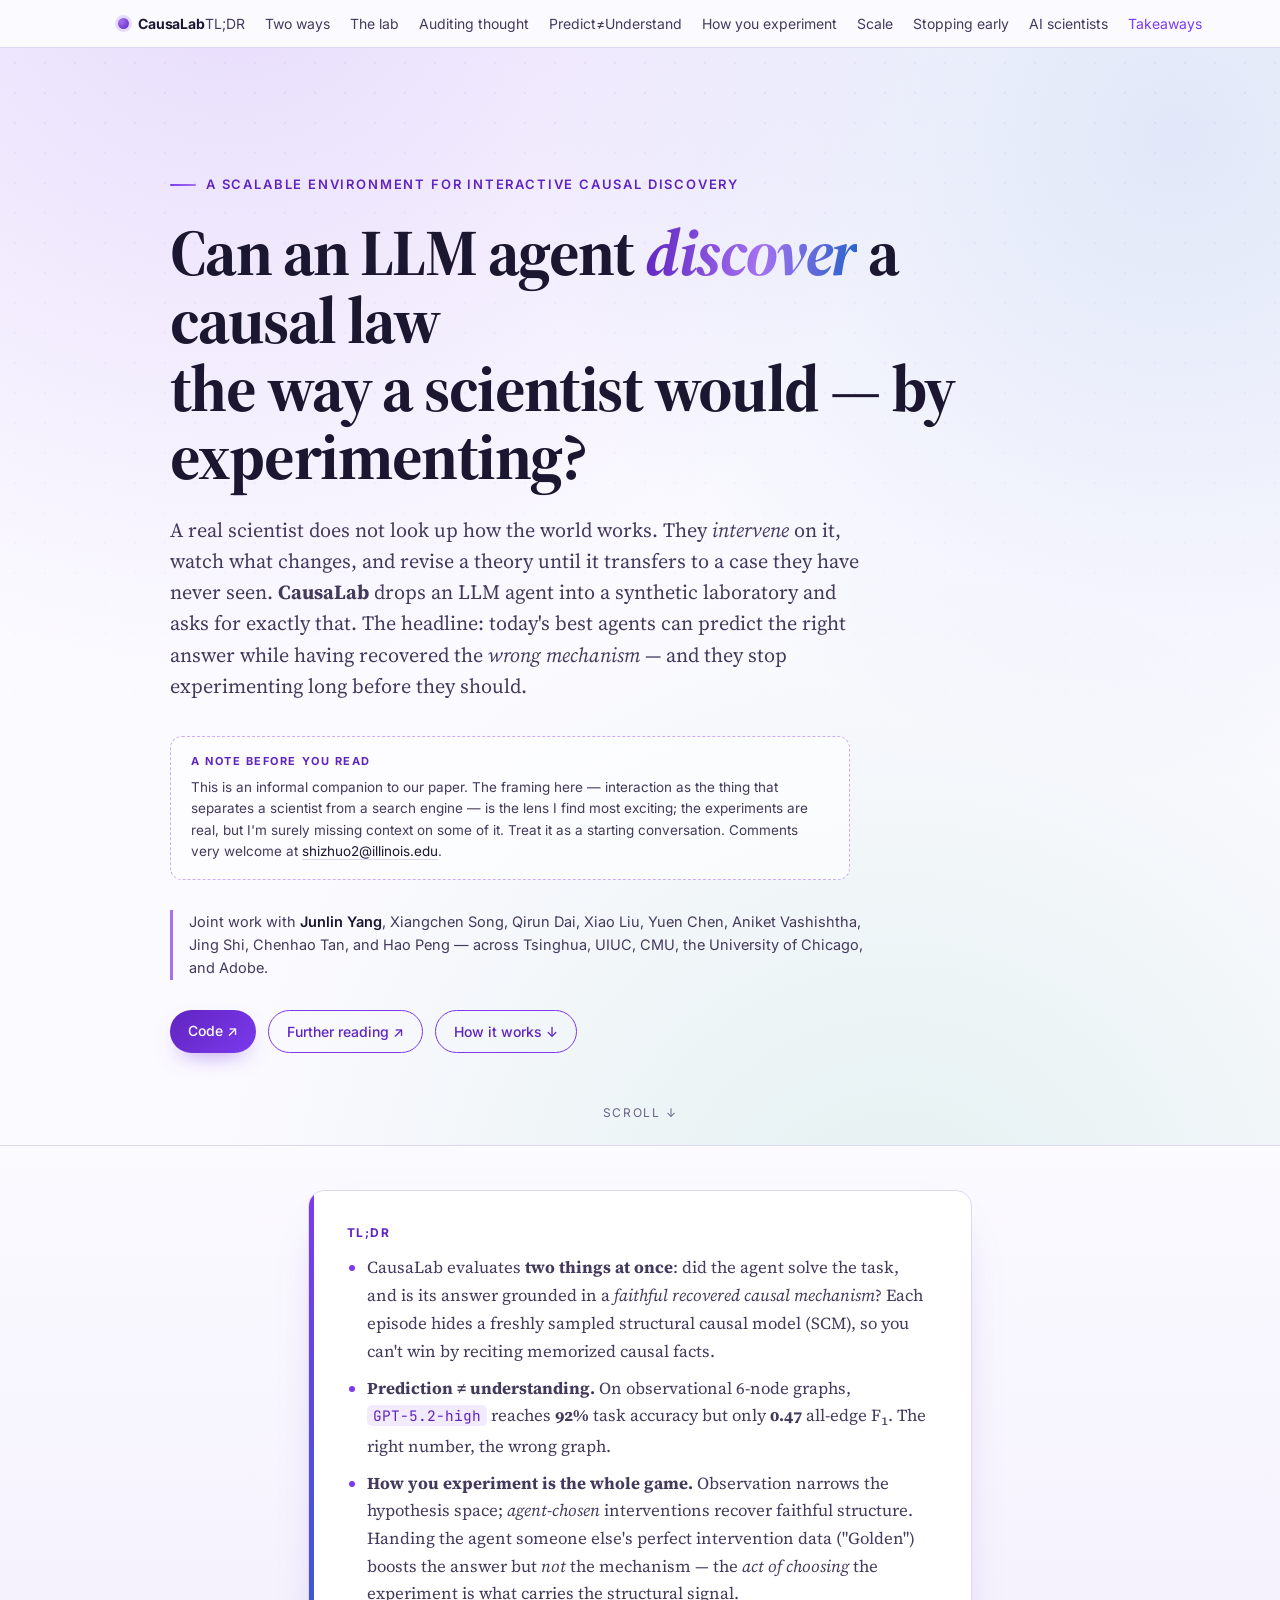
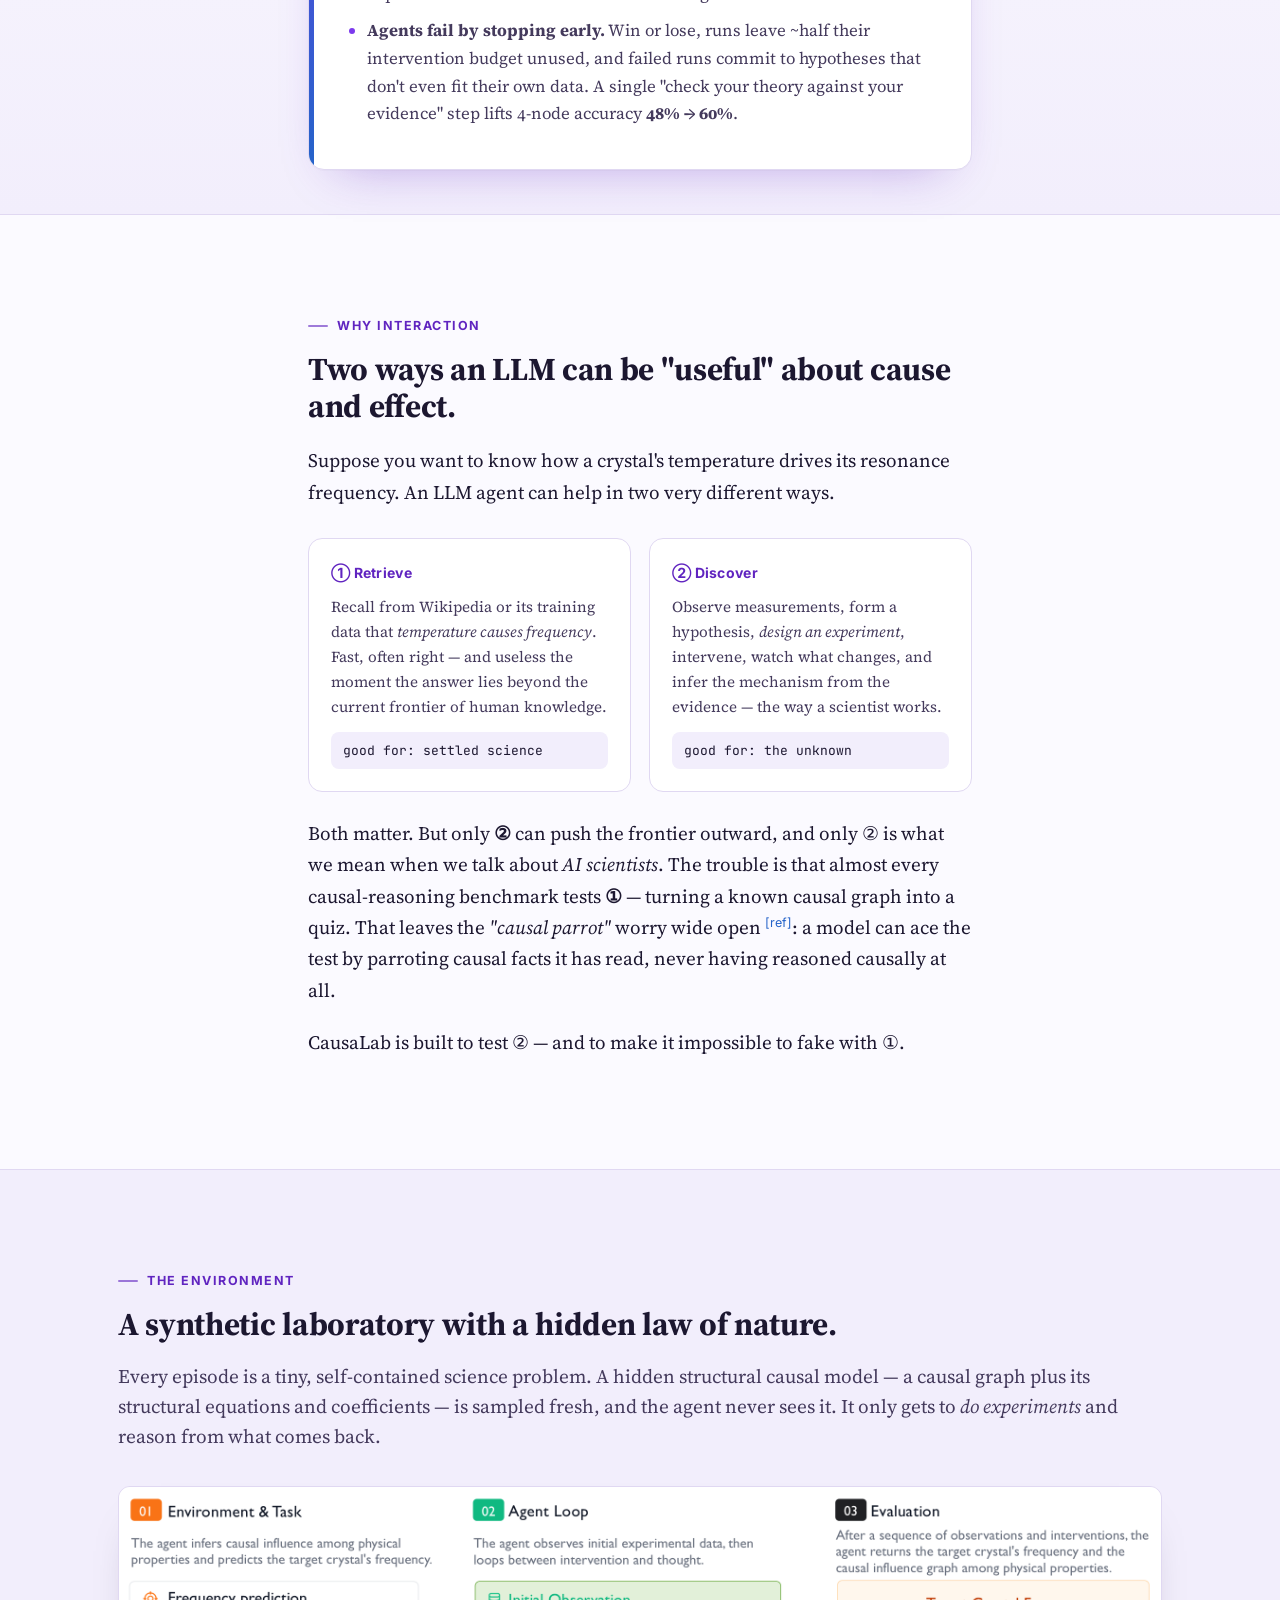
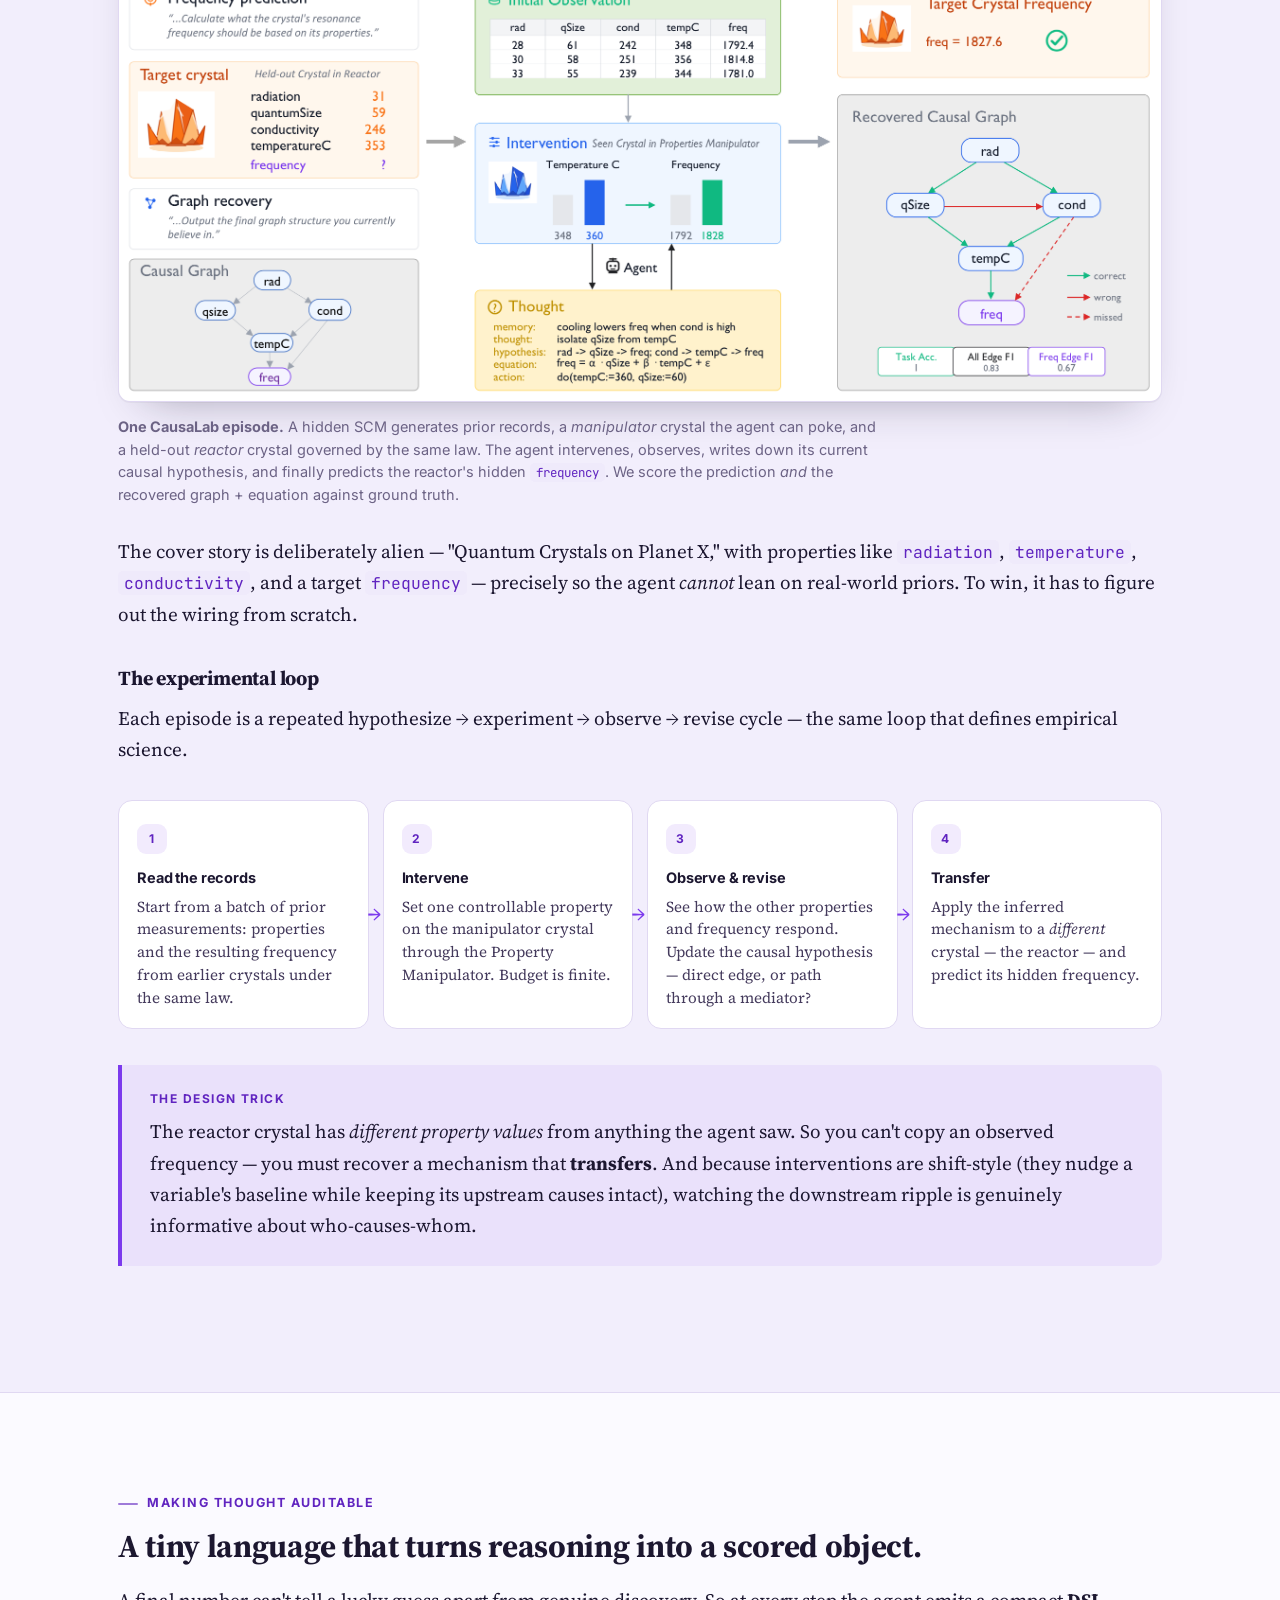
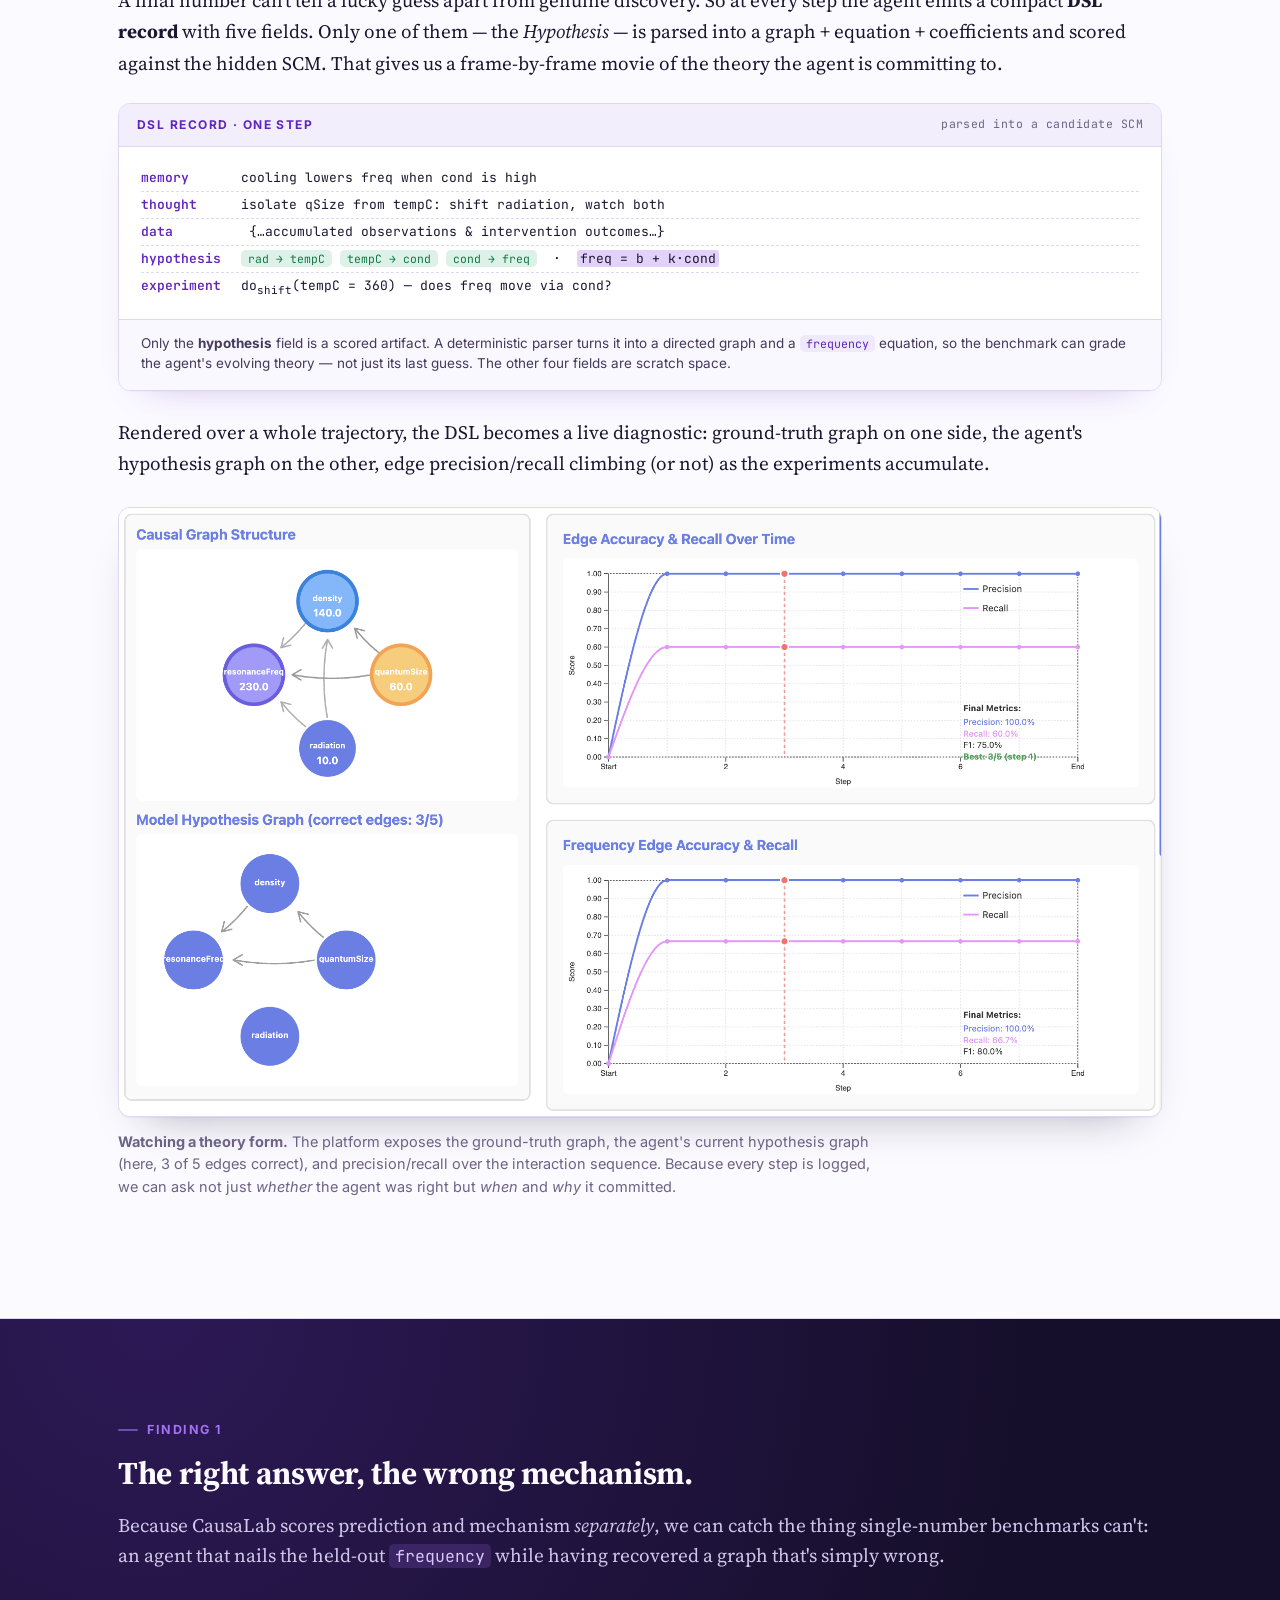
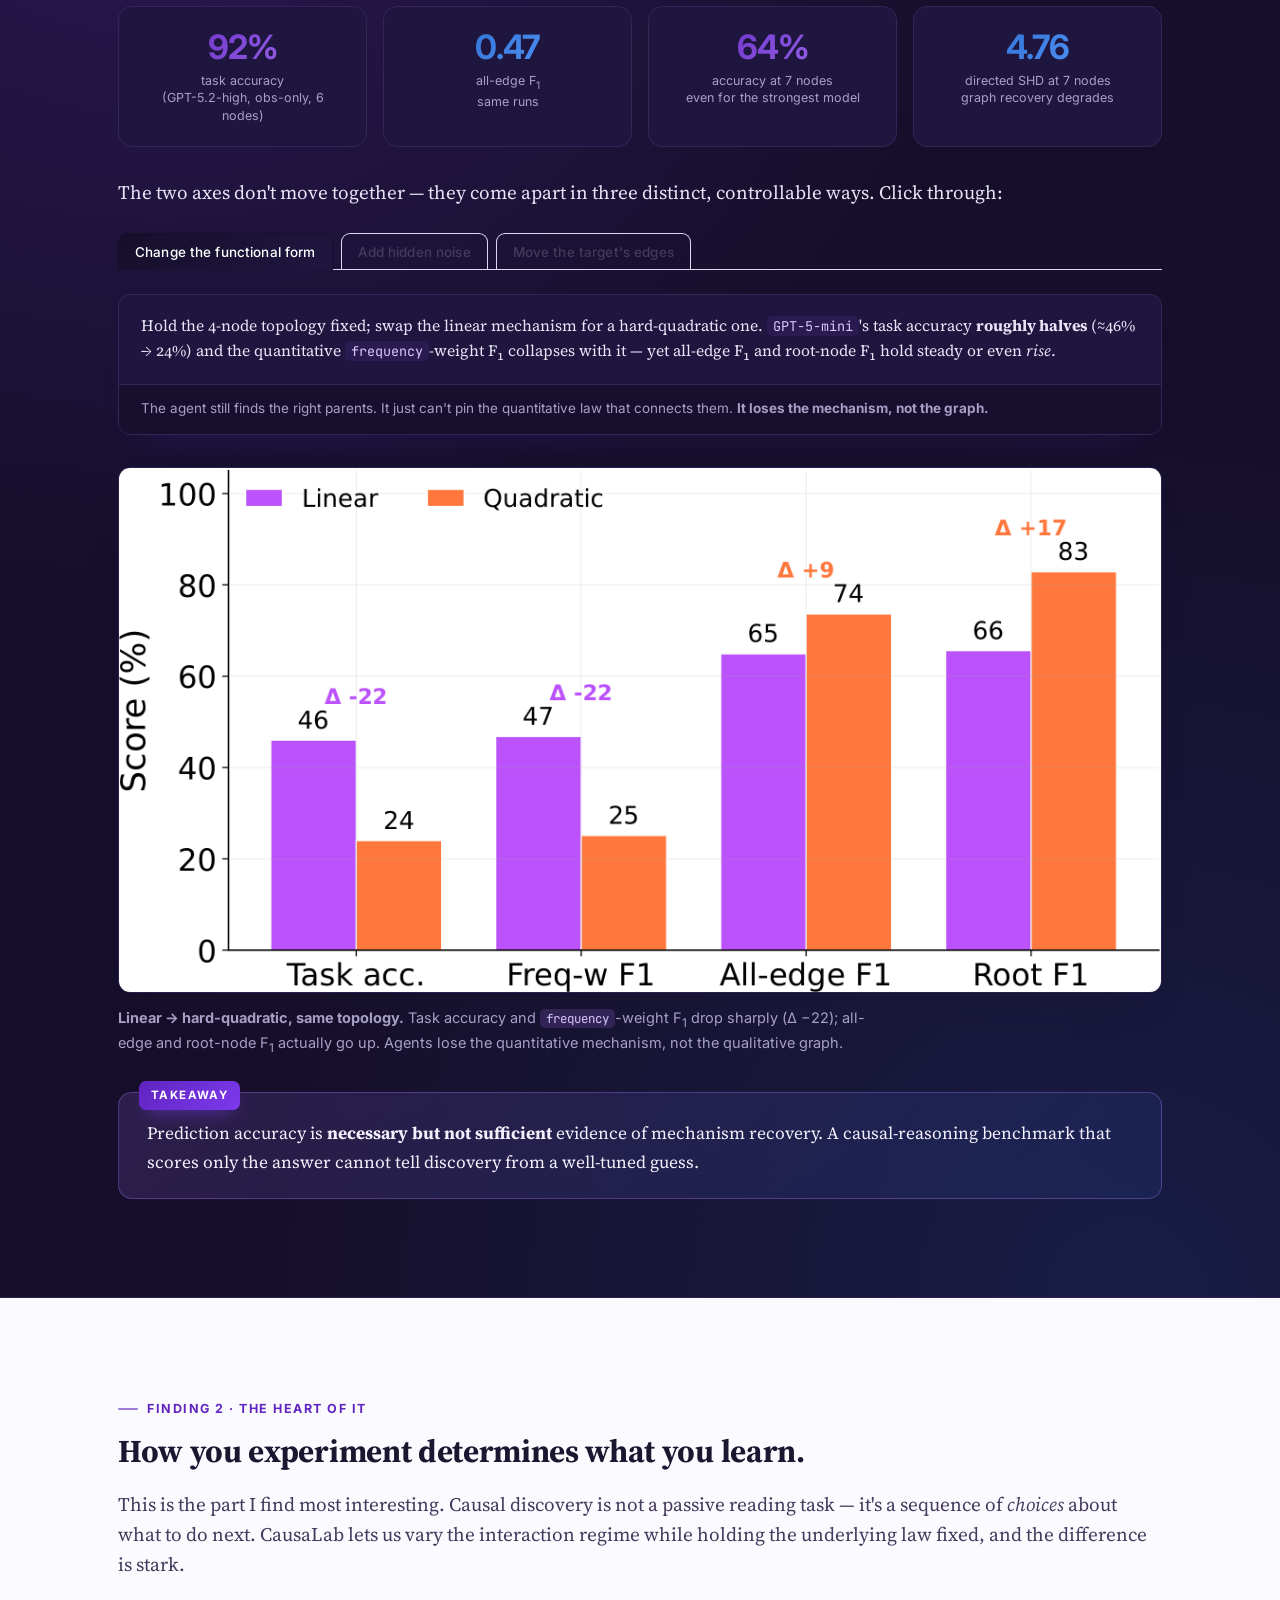
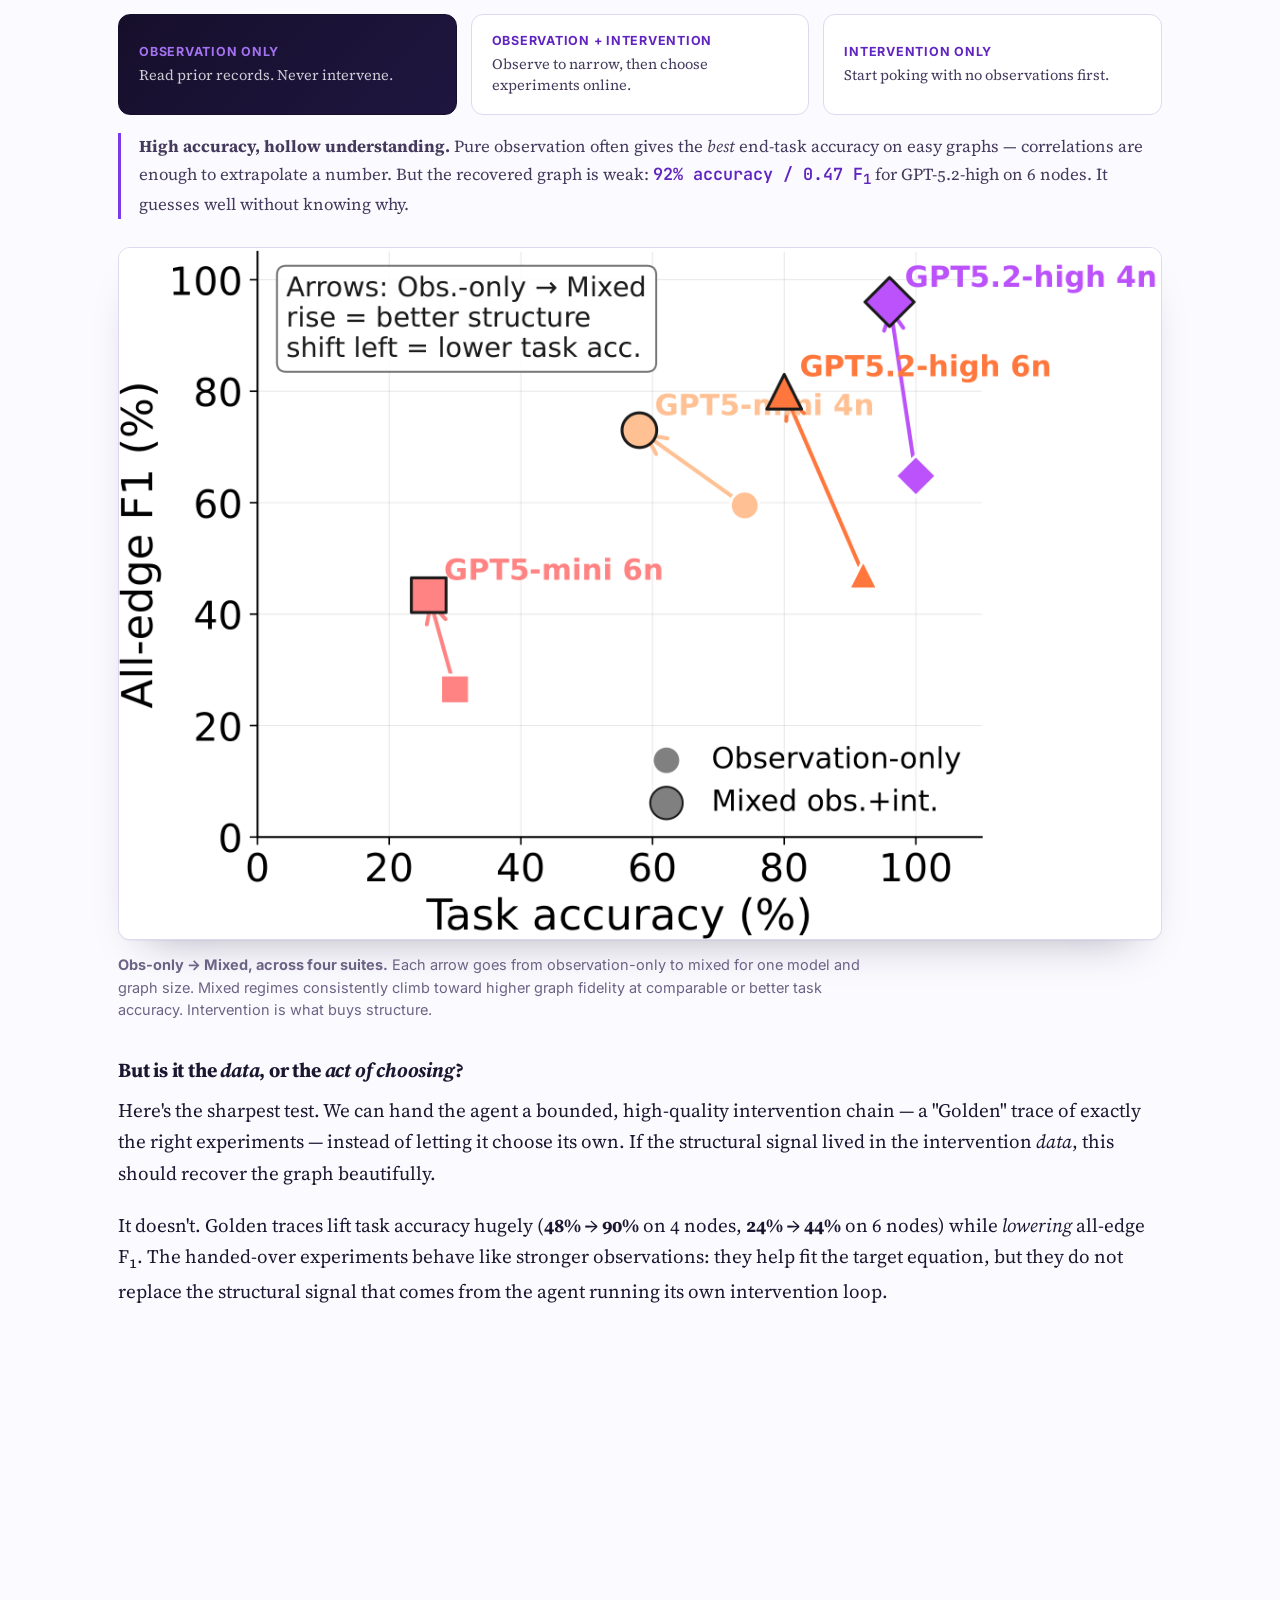
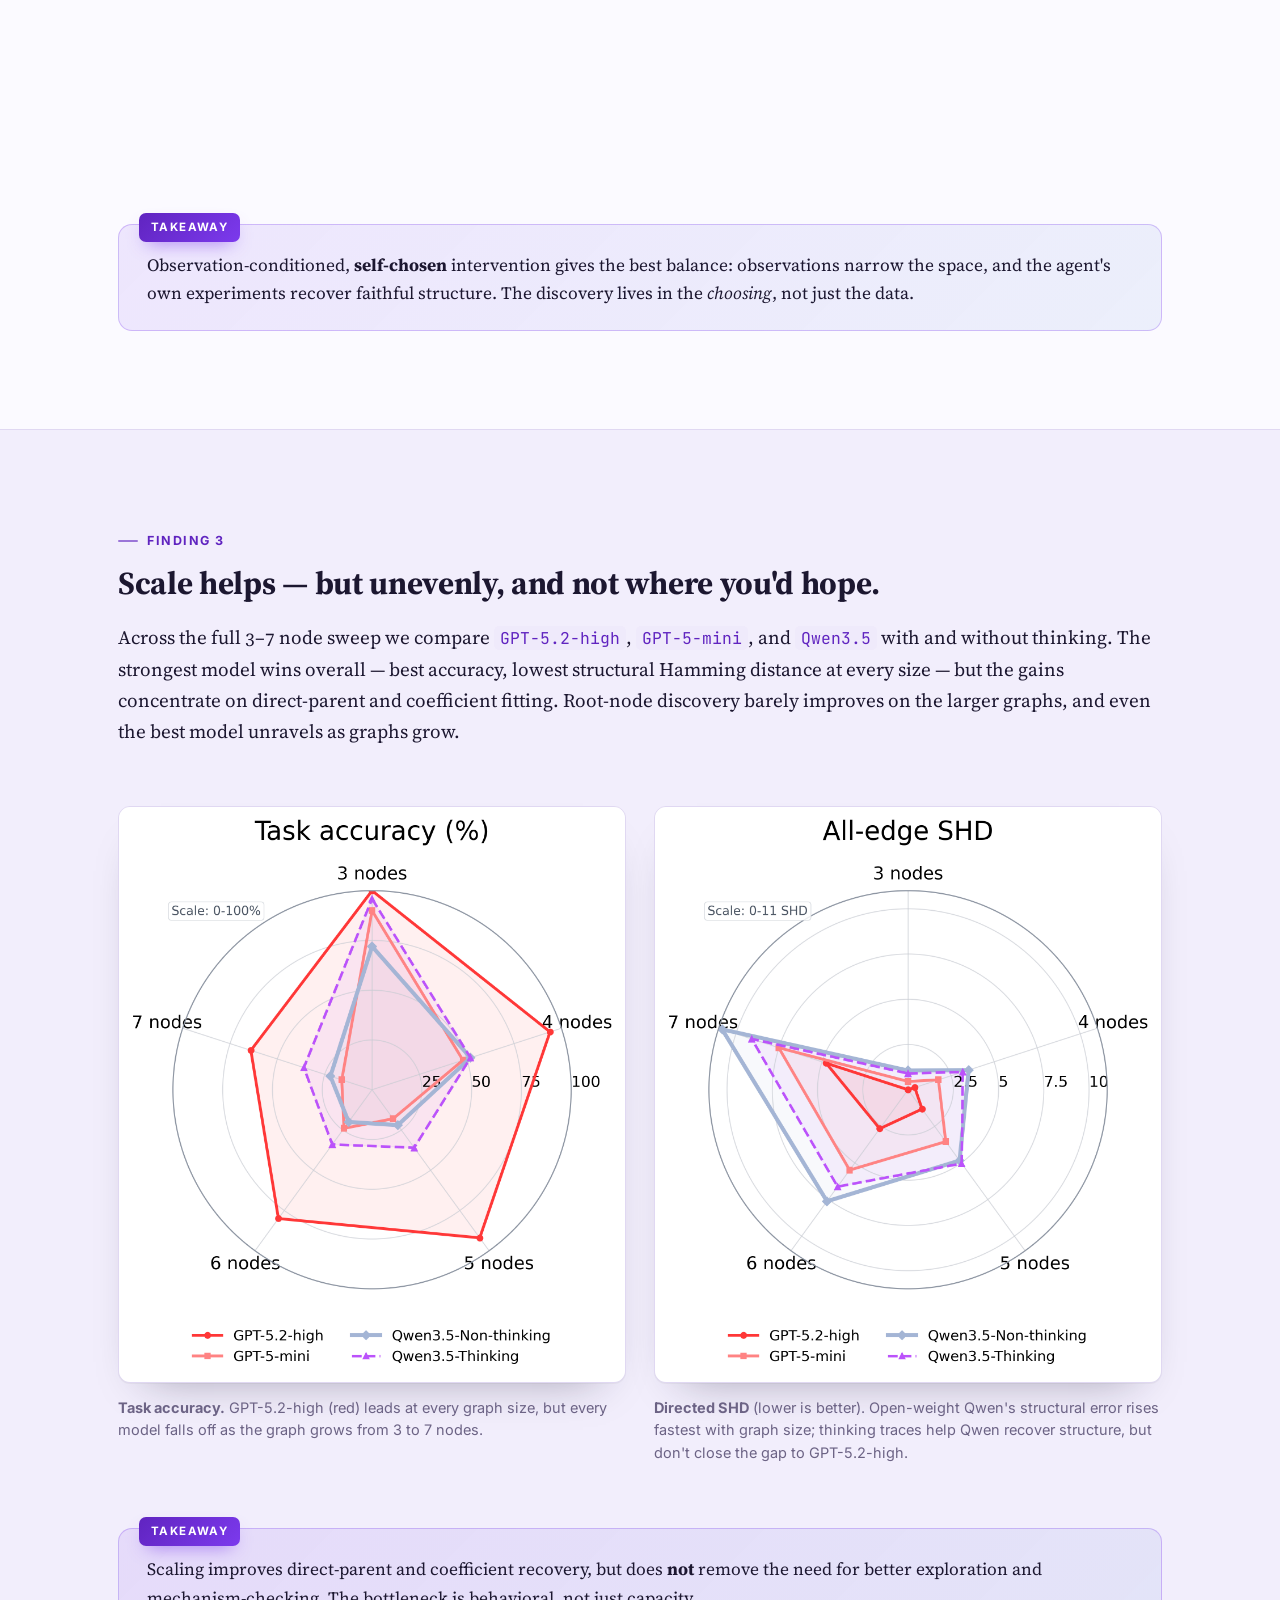
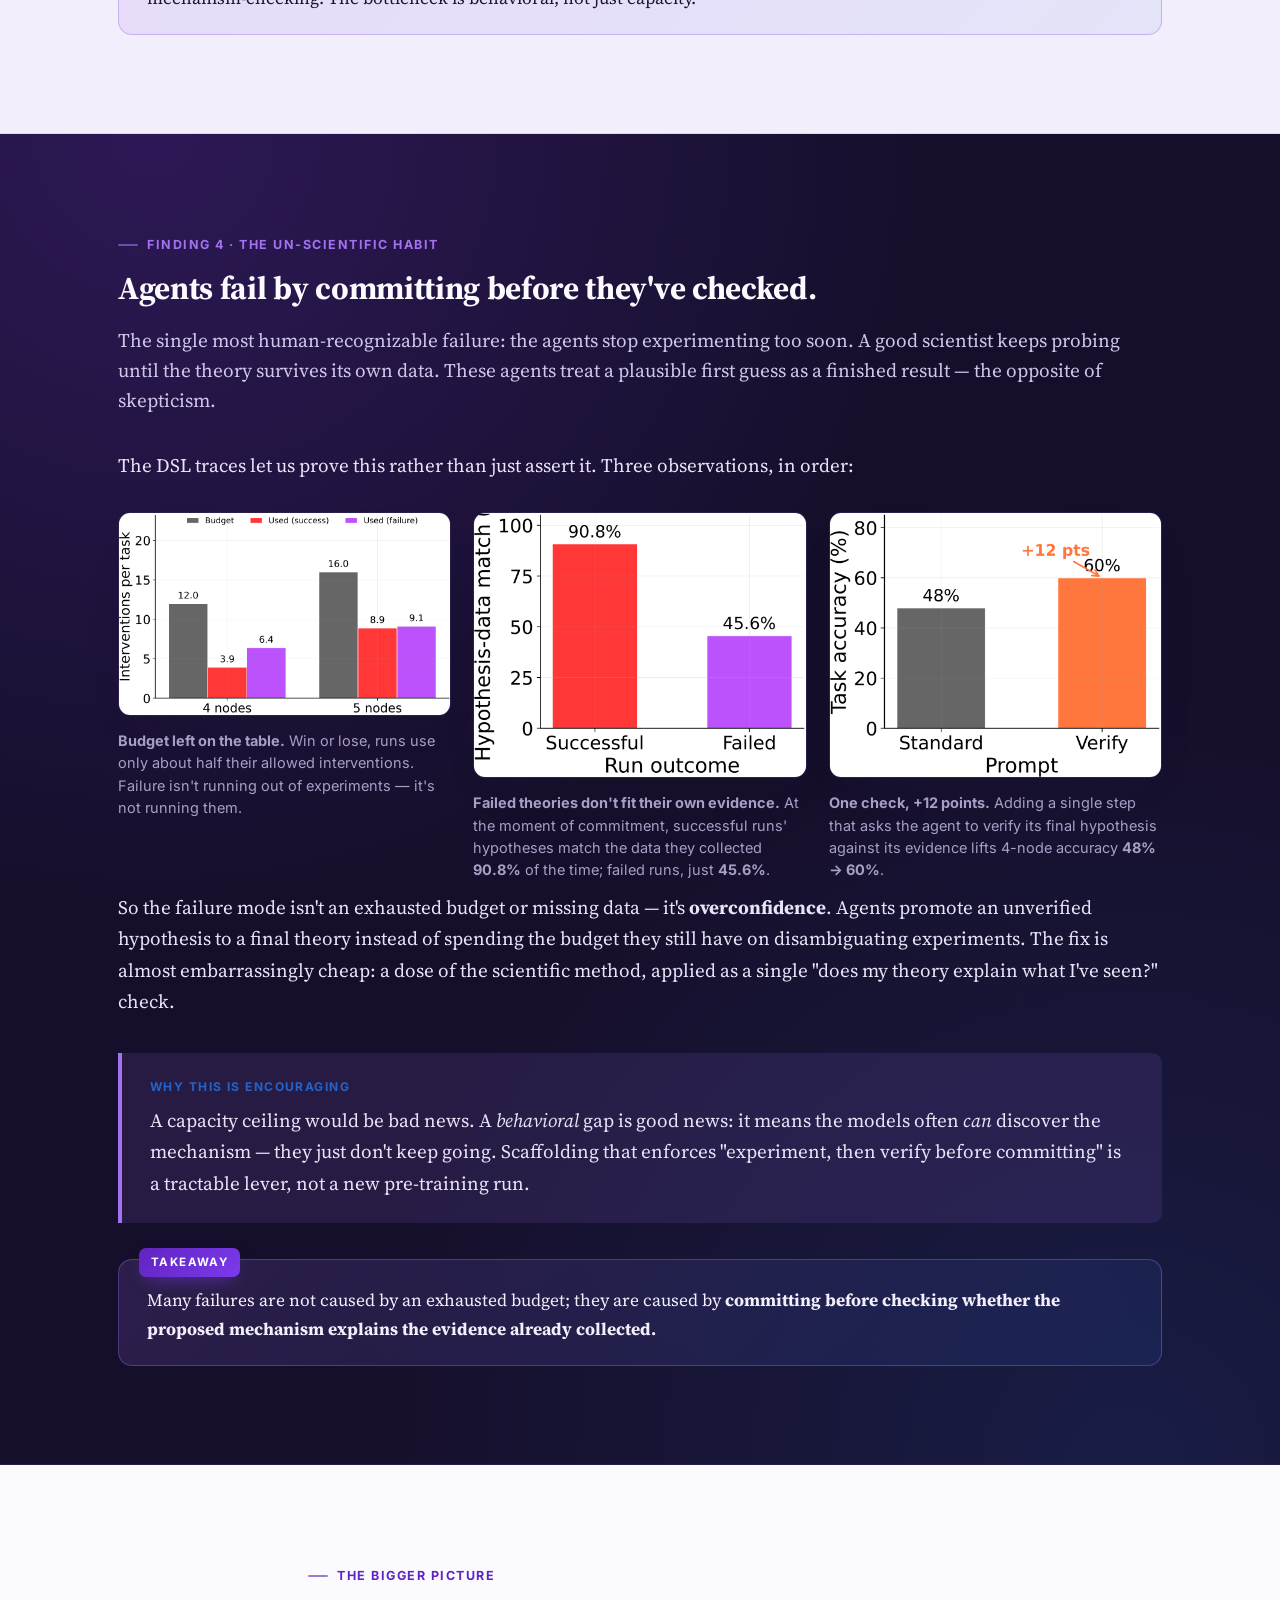
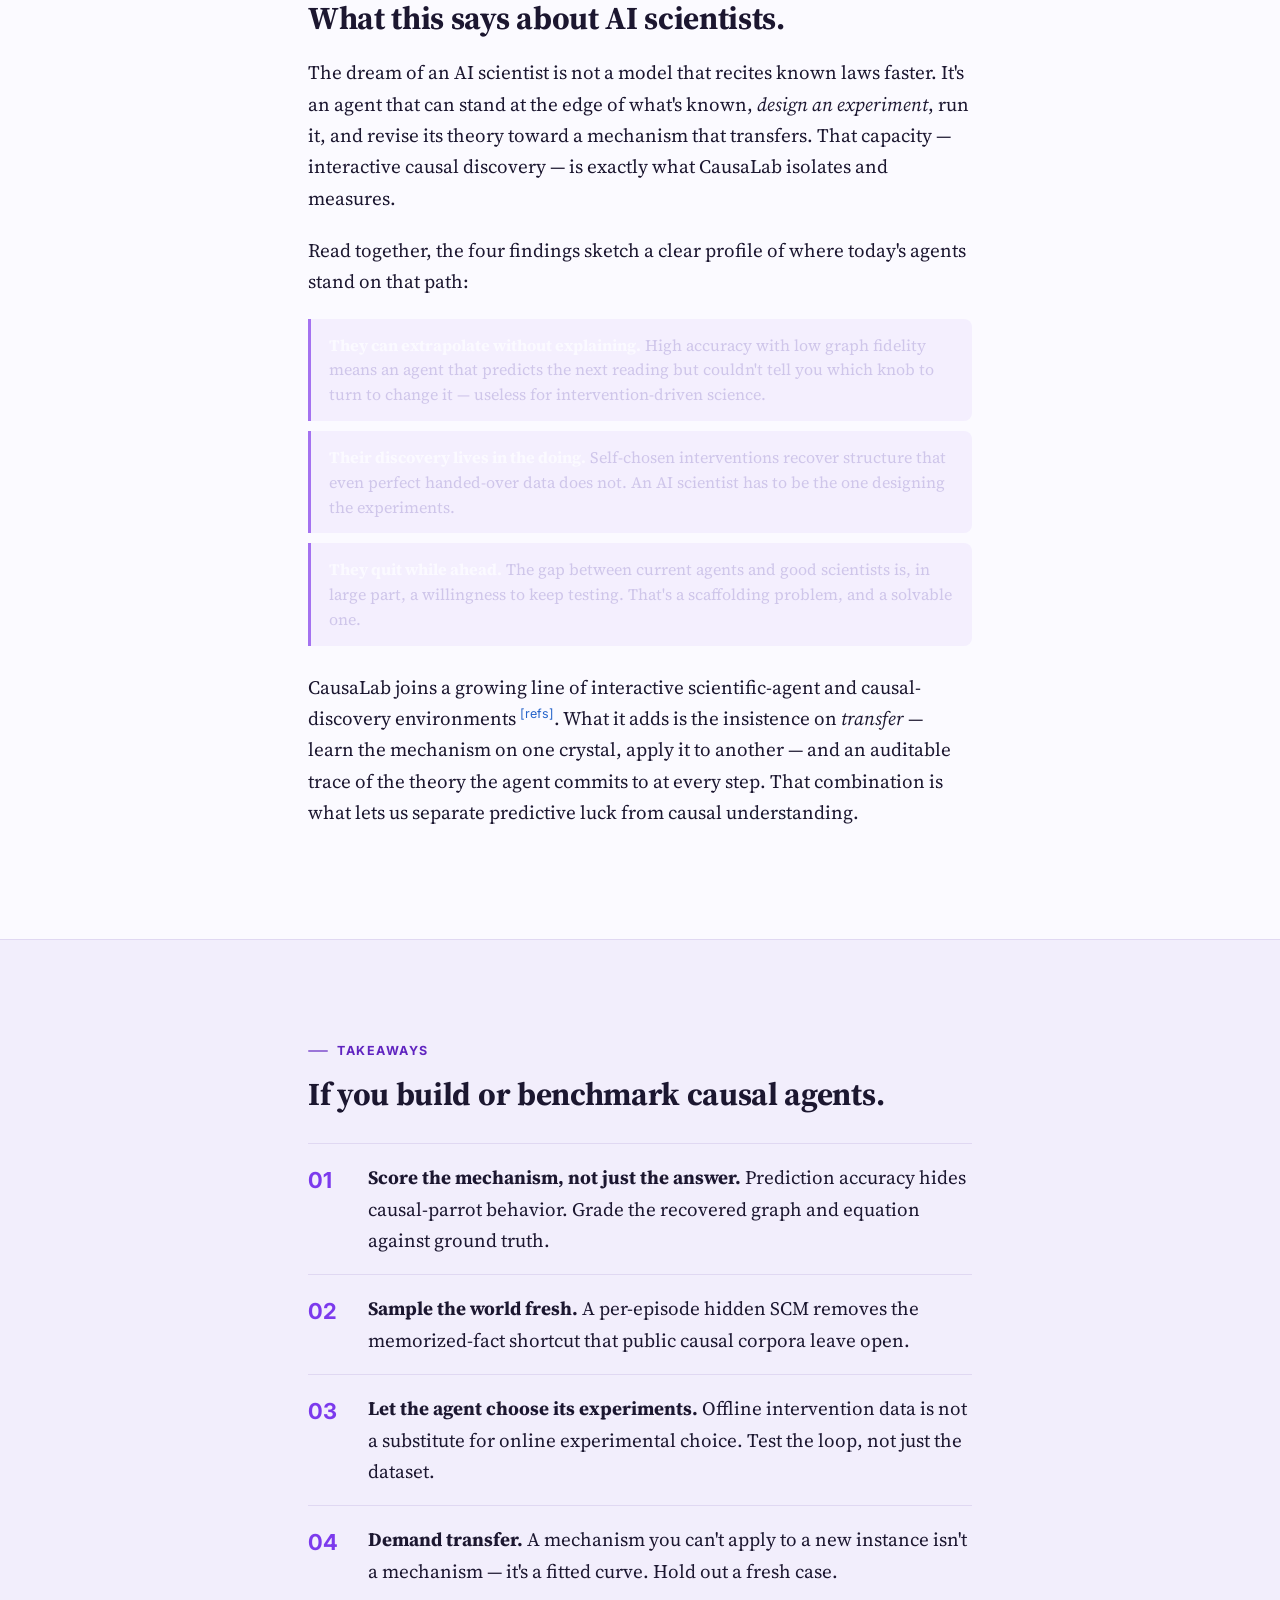
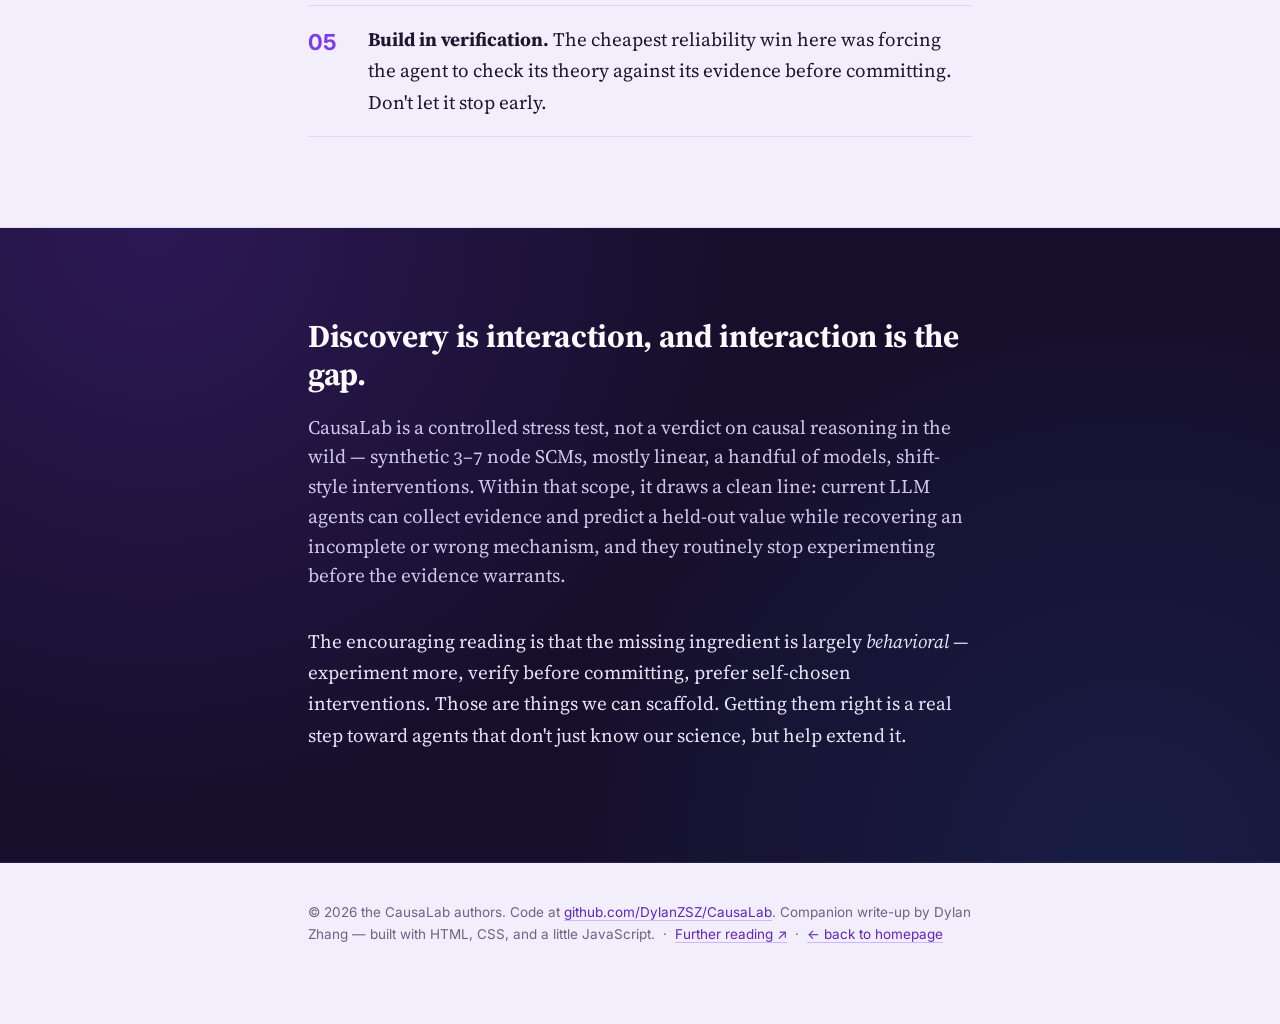
==== commit cc344058: "Add 'Further reading' link (arXiv 2605.17829) to CausaLab write-up Co-Authored-By: Claude Opus 4.8 (" ====
--- a/causalab/index.html
+++ b/causalab/index.html
@@ -60,6 +60,7 @@
 
     <div class="hero-links">
       <a class="pill" href="https://github.com/DylanZSZ/CausaLab" target="_blank" rel="noopener">Code ↗</a>
+      <a class="pill pill-ghost" href="https://arxiv.org/pdf/2605.17829" target="_blank" rel="noopener">Further reading ↗</a>
       <a class="pill pill-ghost" href="#lab">How it works ↓</a>
     </div>
   </div>
@@ -476,6 +477,7 @@
     <p>
       &copy; 2026 the CausaLab authors. Code at <a href="https://github.com/DylanZSZ/CausaLab" target="_blank" rel="noopener">github.com/DylanZSZ/CausaLab</a>.
       Companion write-up by Dylan Zhang — built with HTML, CSS, and a little JavaScript.
+      &nbsp;·&nbsp; <a href="https://arxiv.org/pdf/2605.17829" target="_blank" rel="noopener">Further reading ↗</a>
       &nbsp;·&nbsp; <a href="/">← back to homepage</a>
     </p>
   </div>
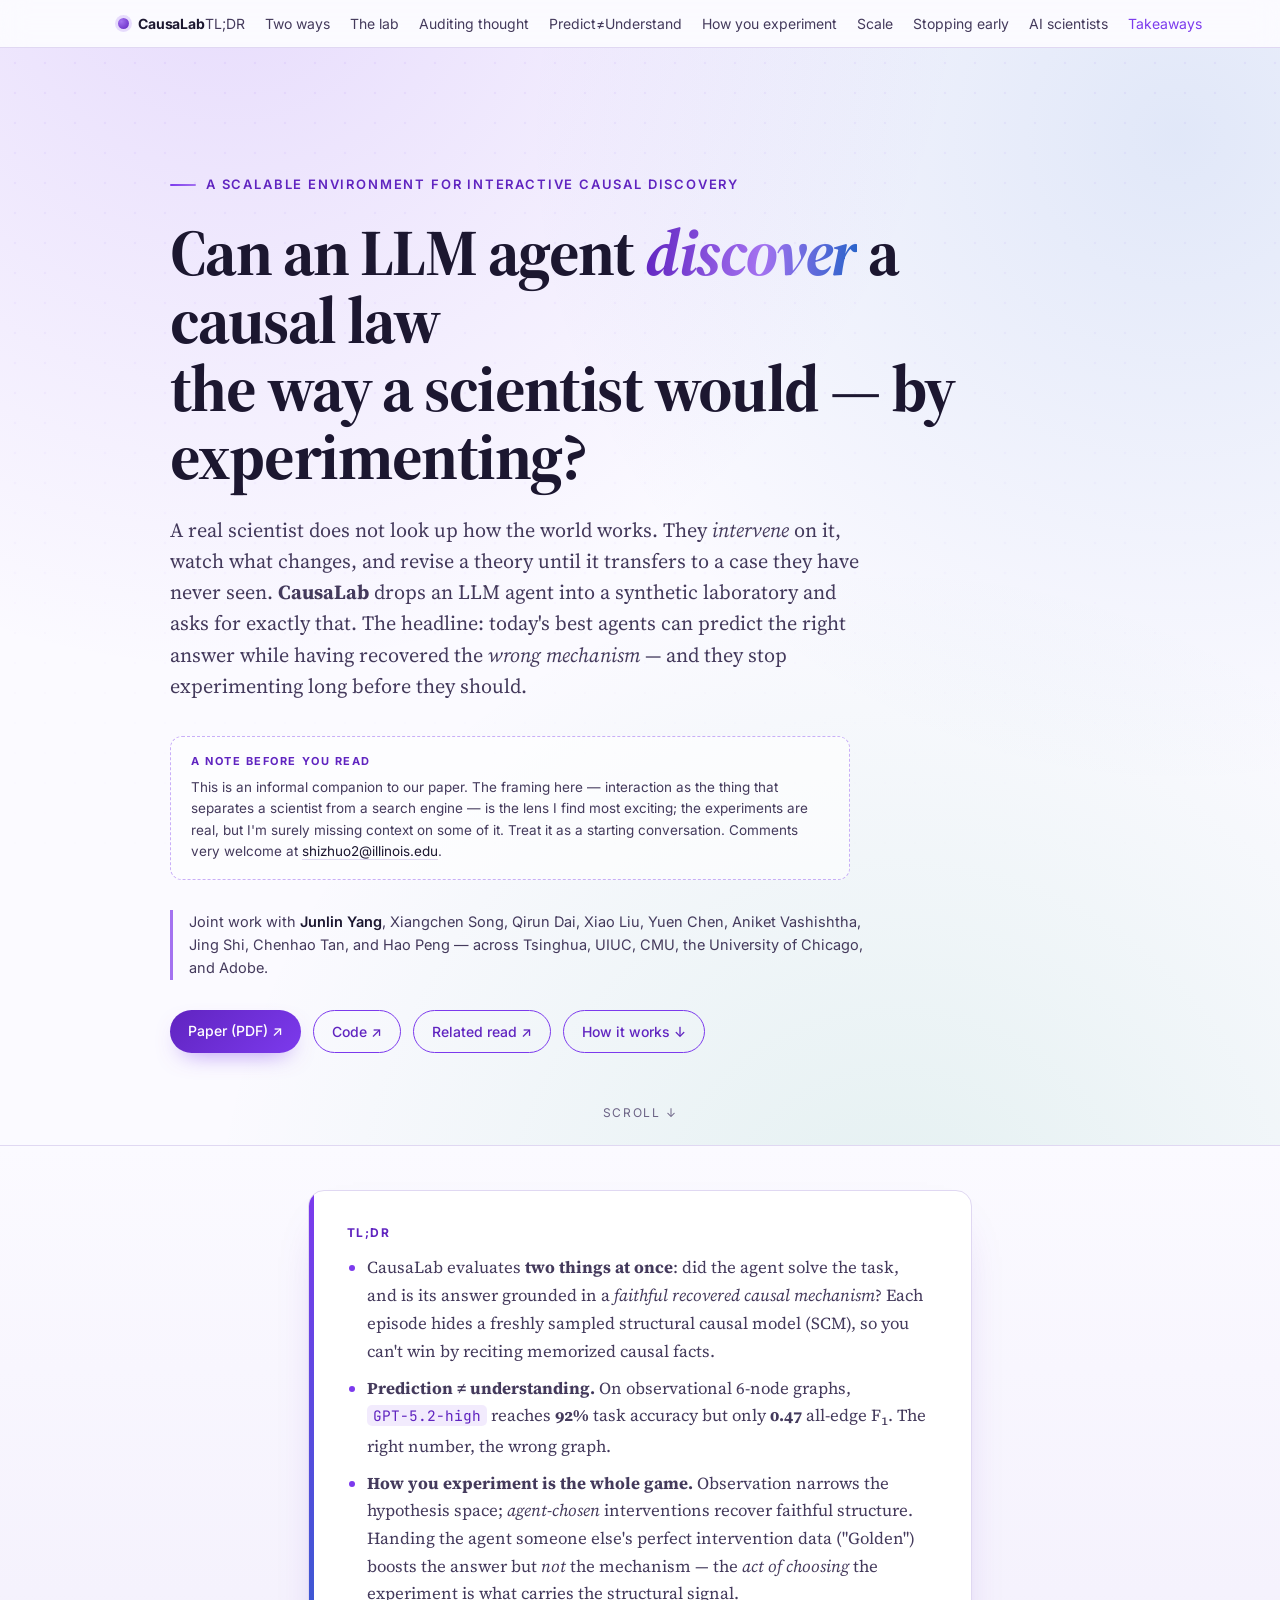
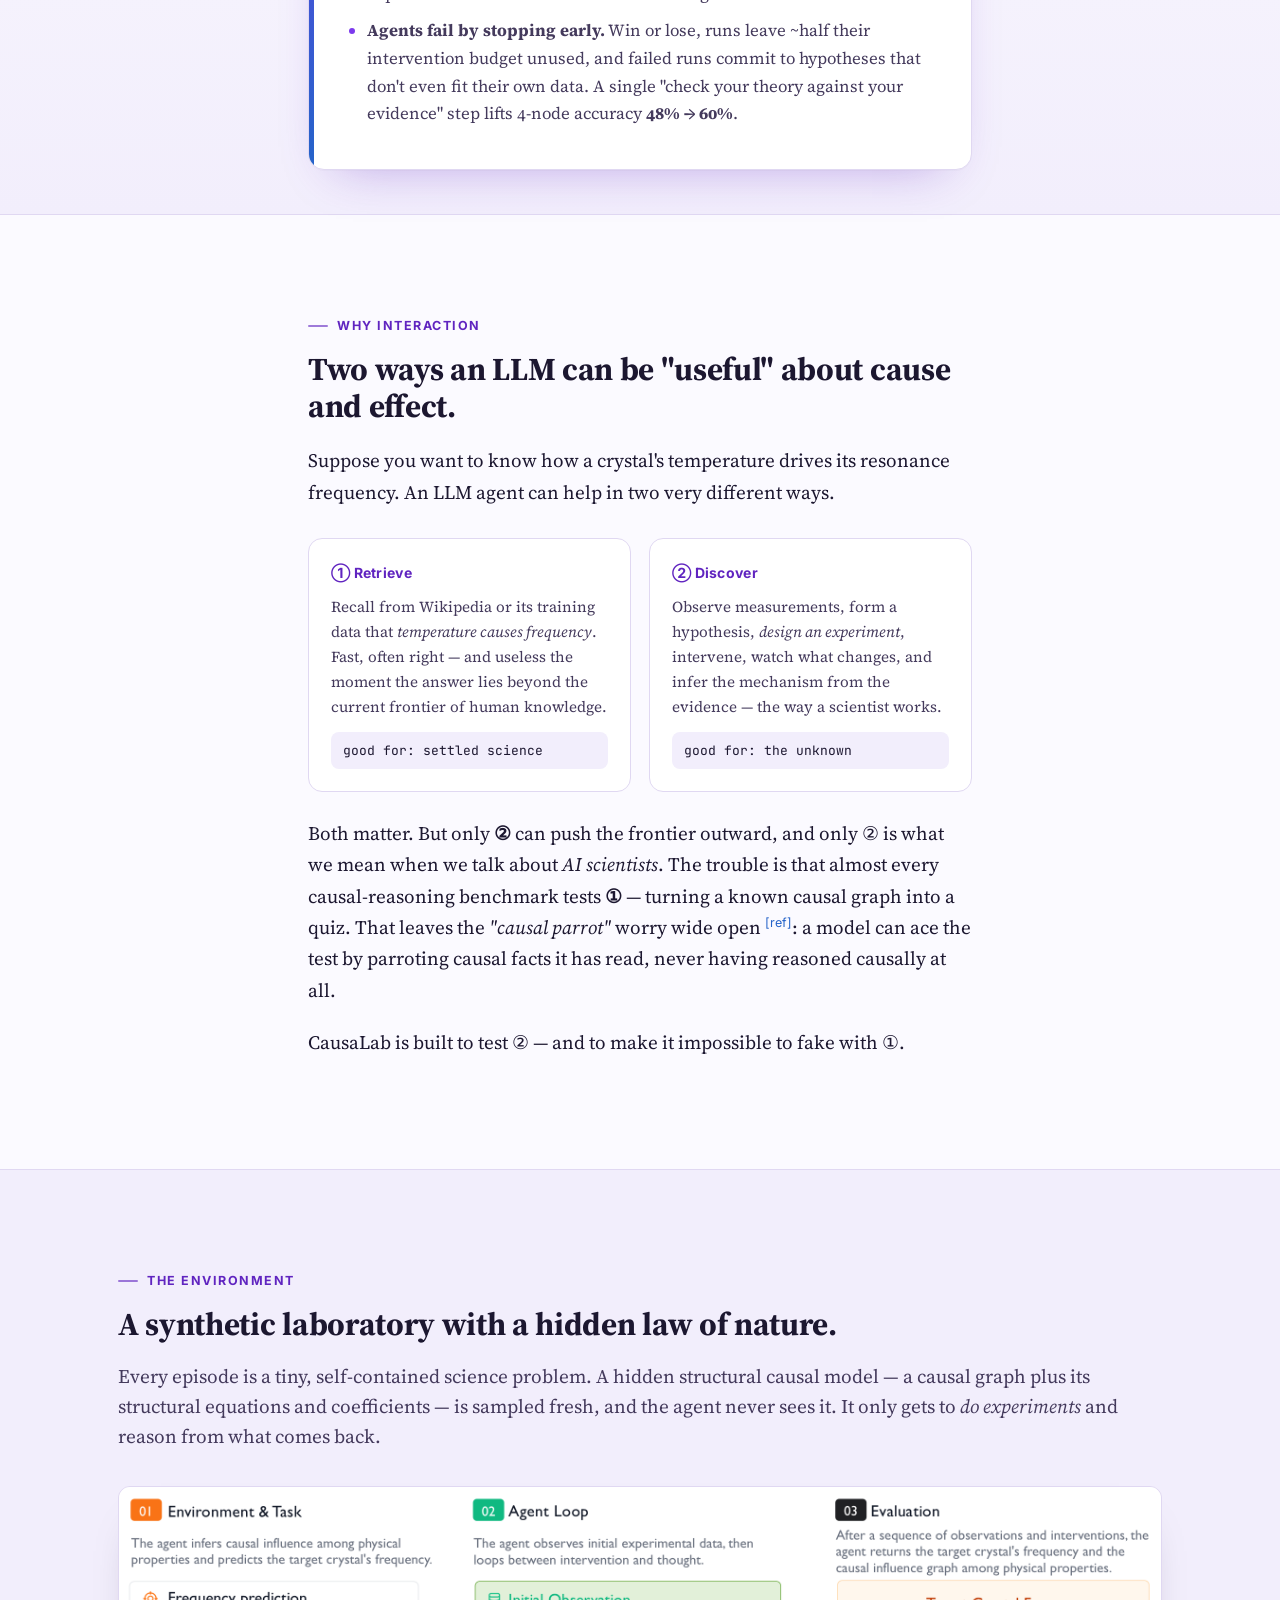
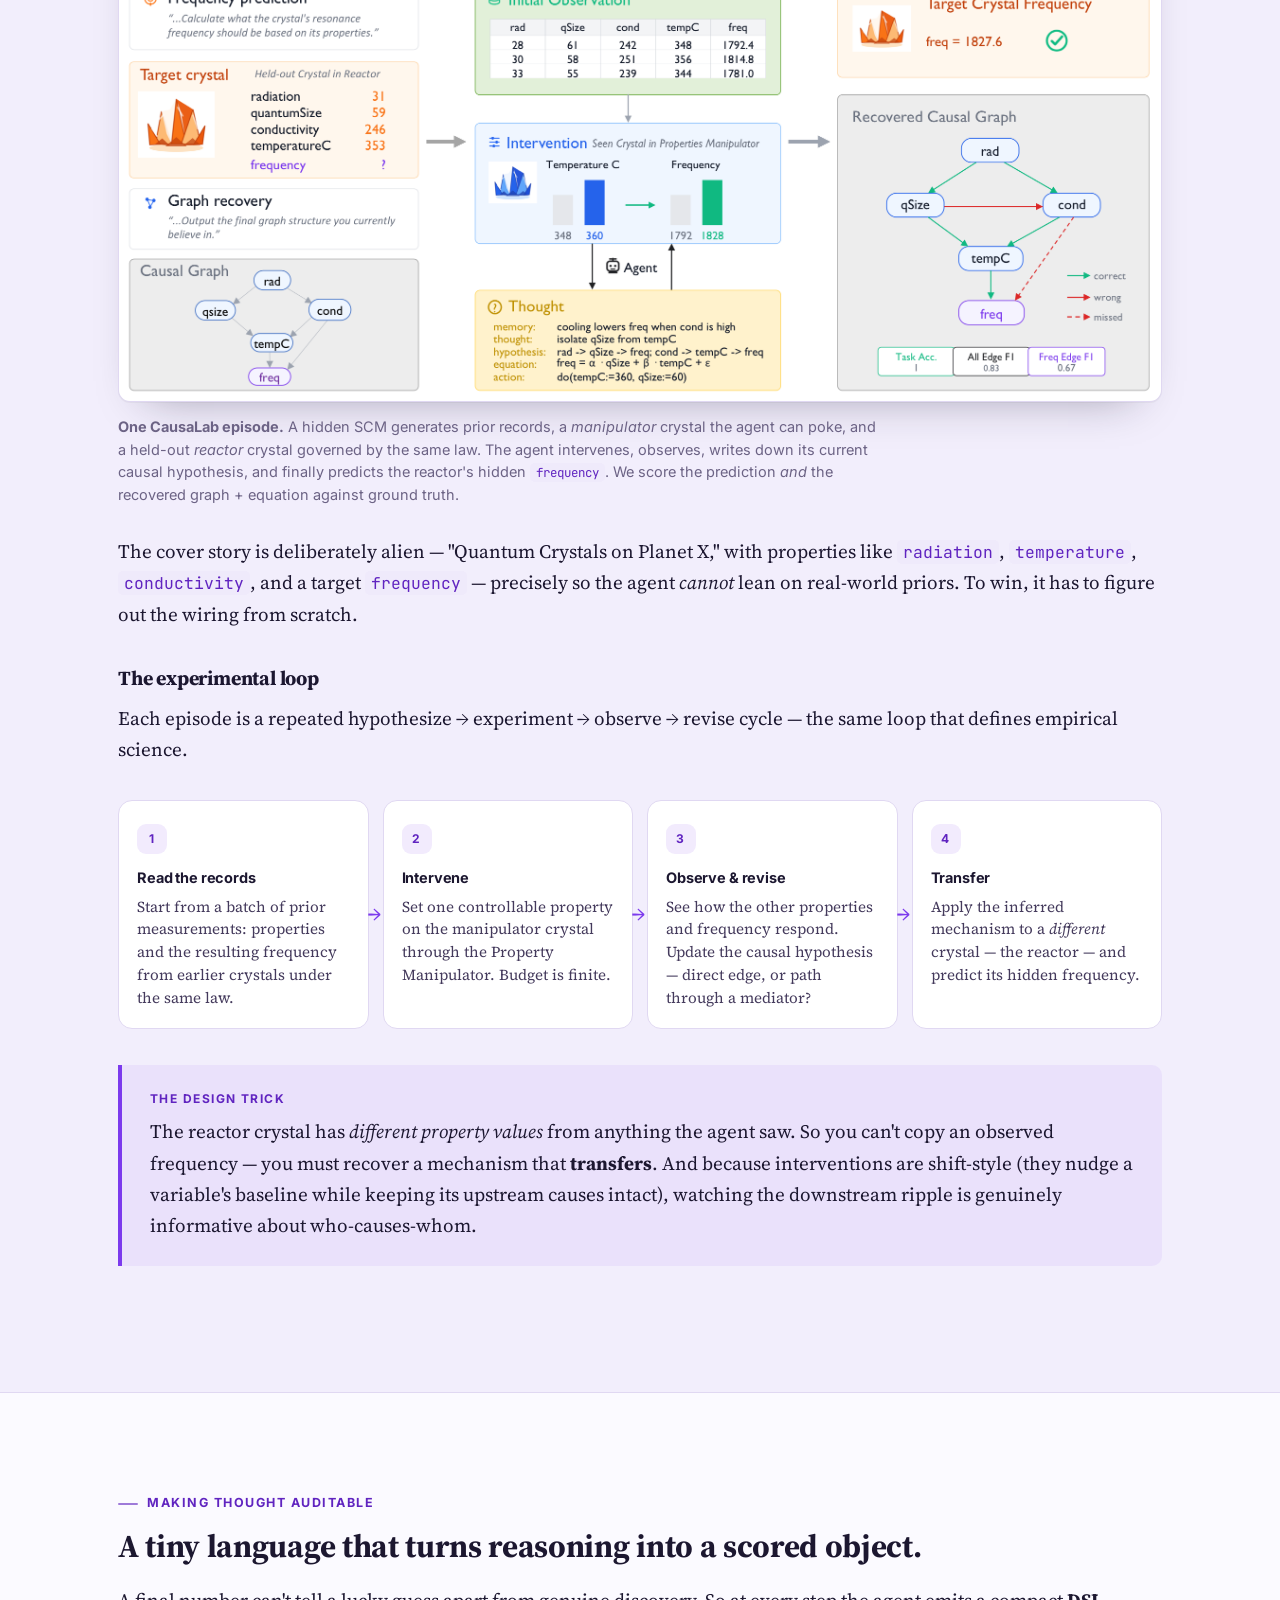
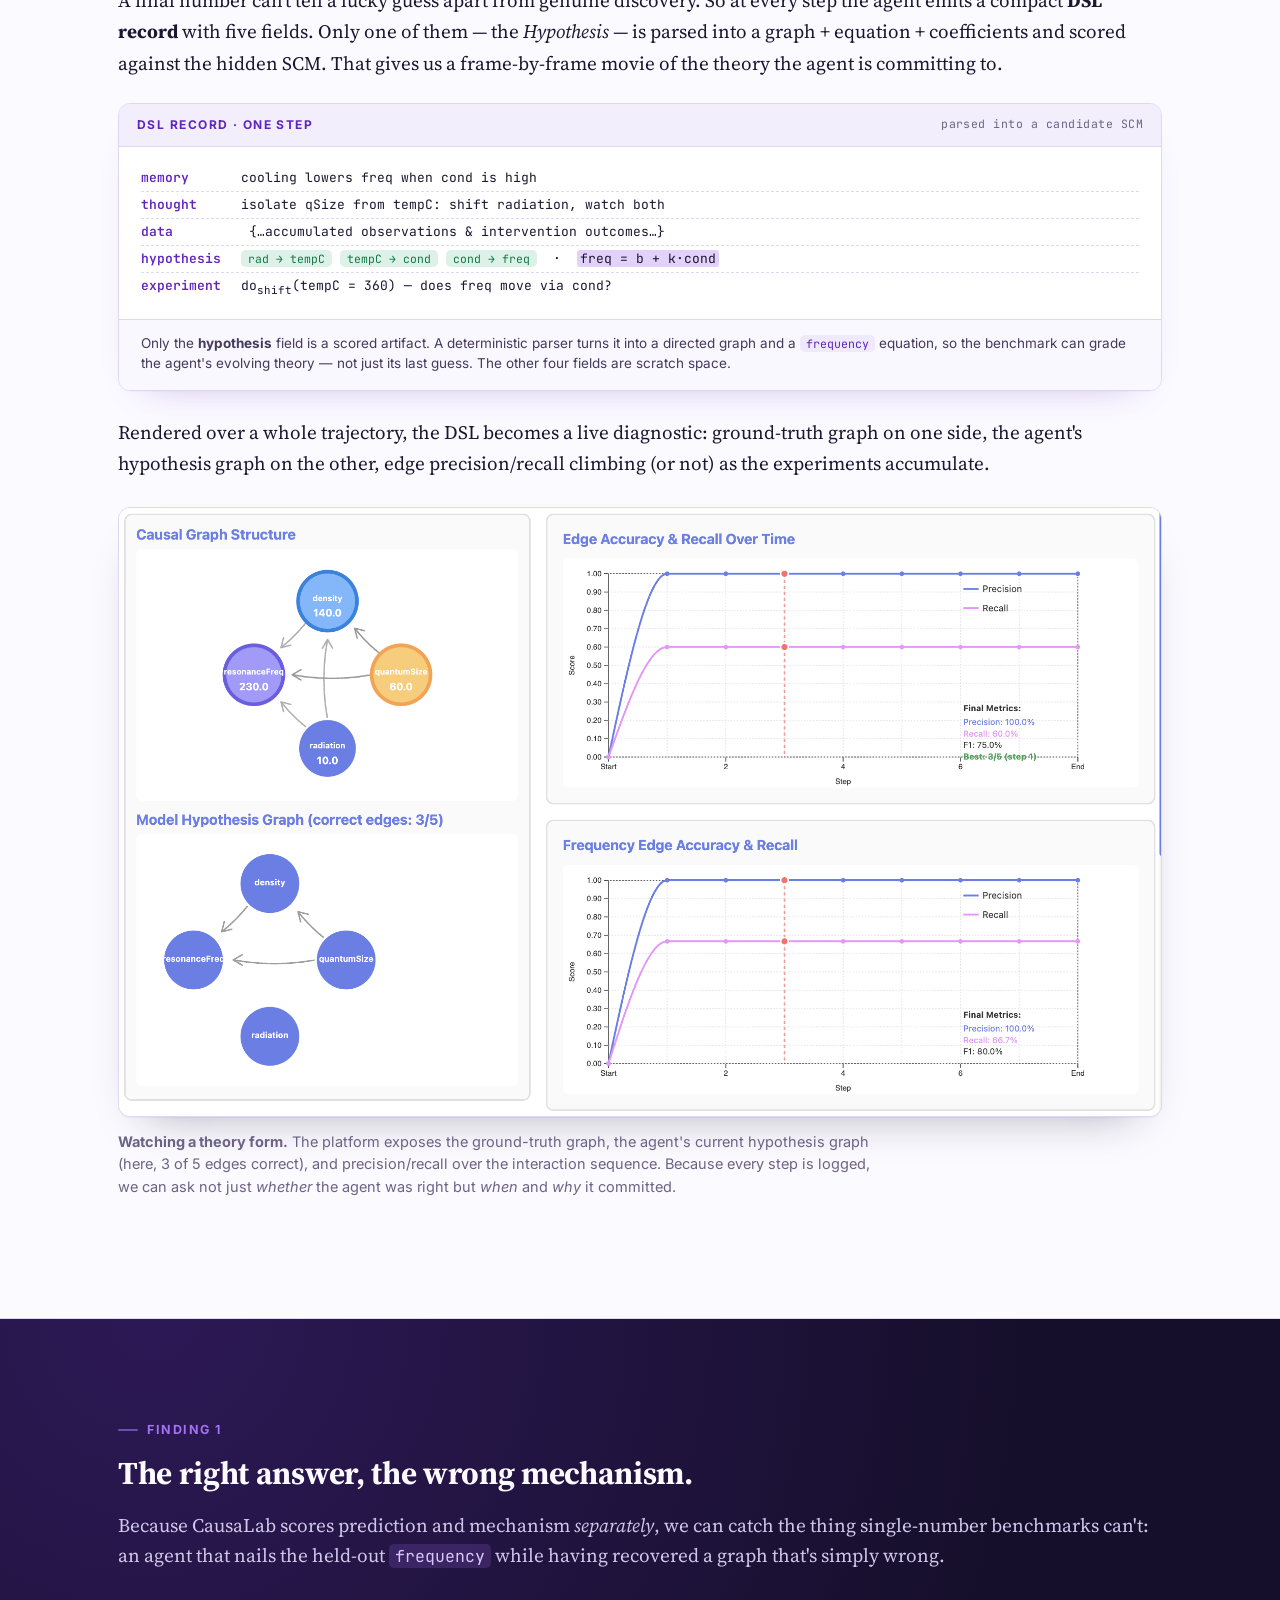
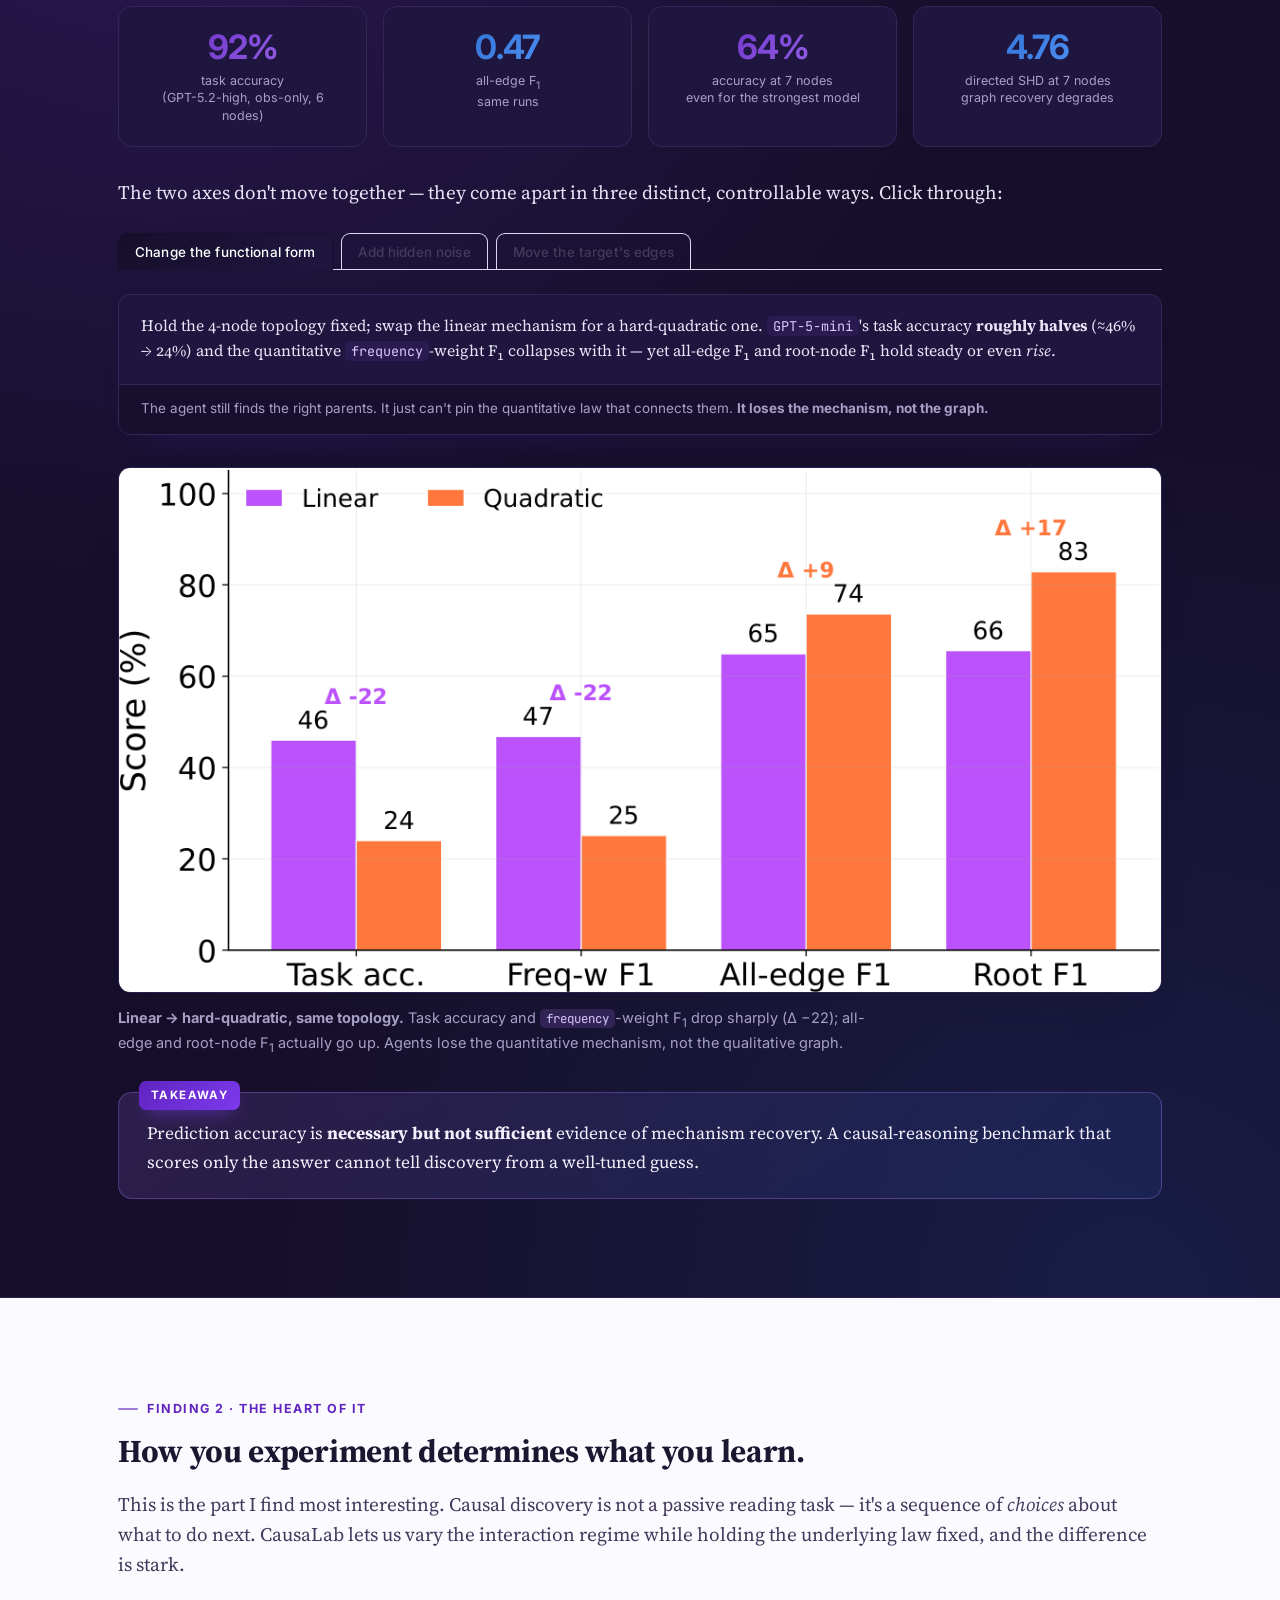
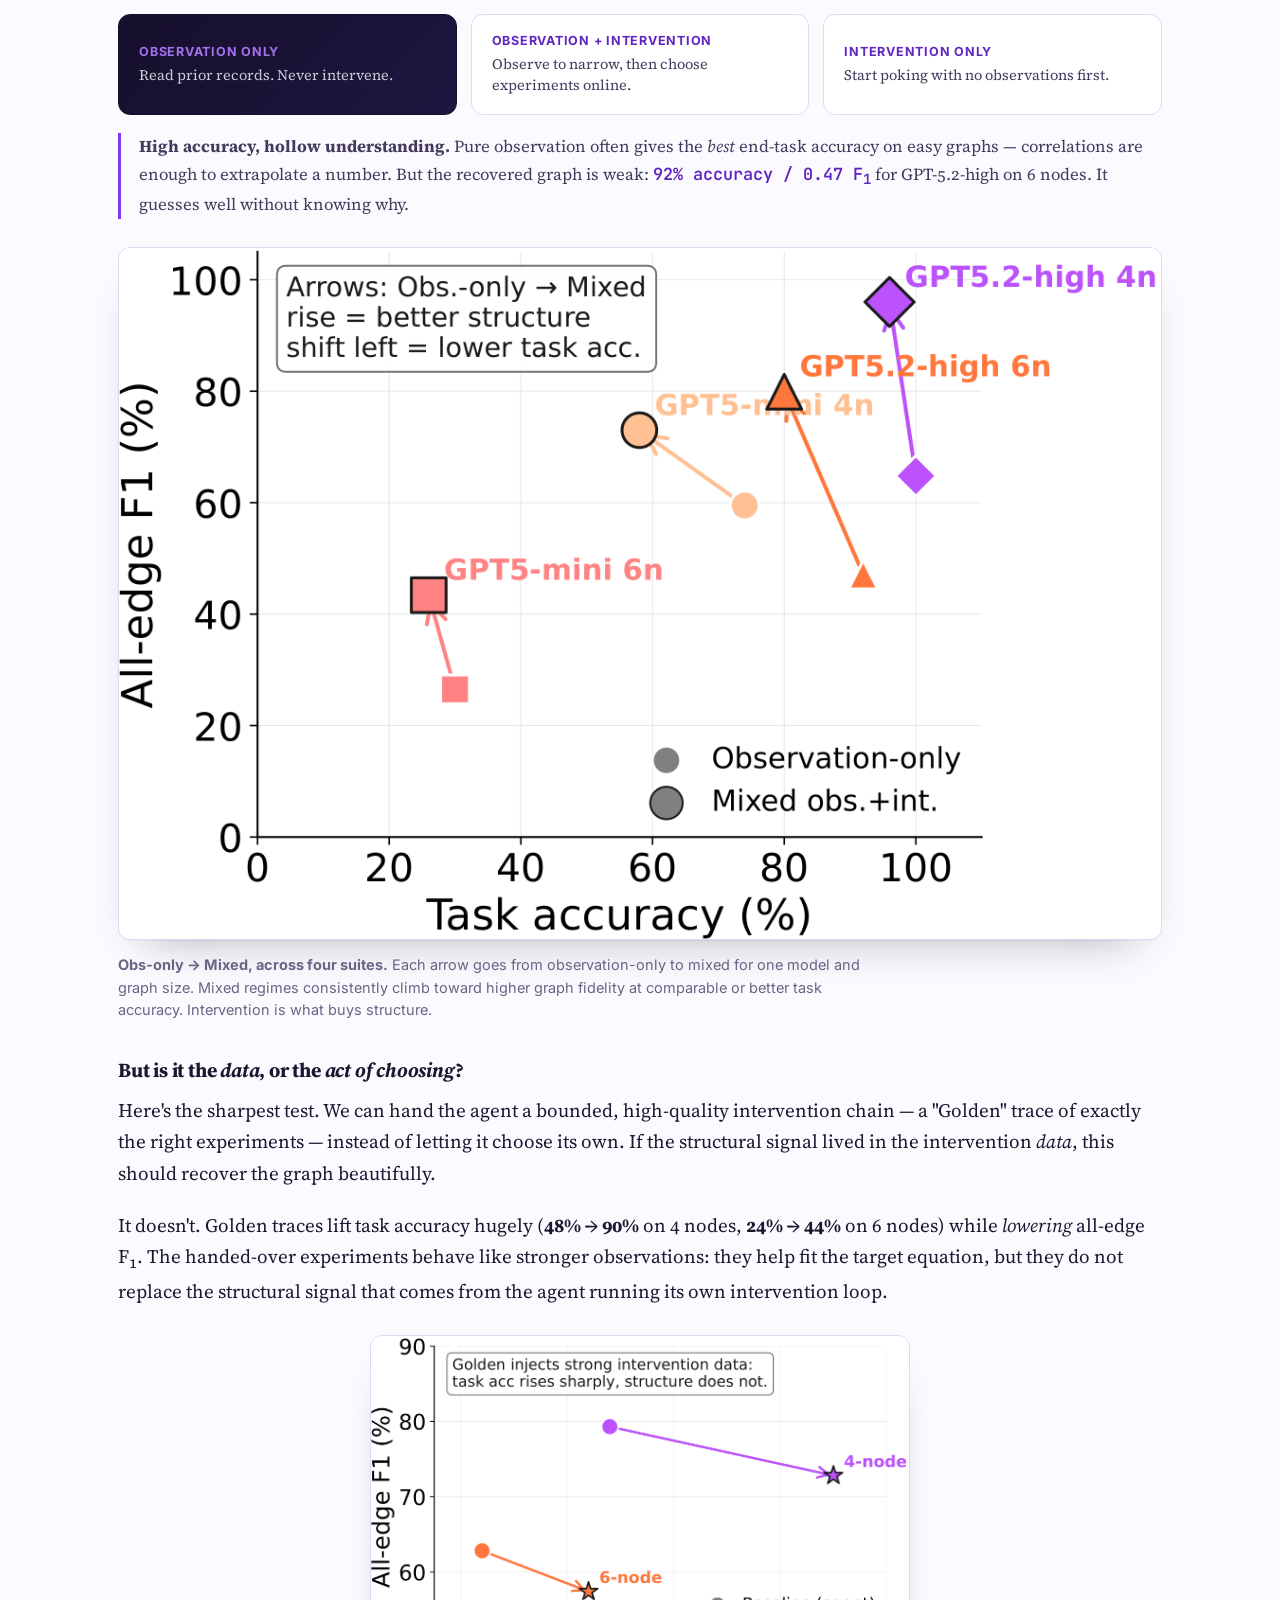
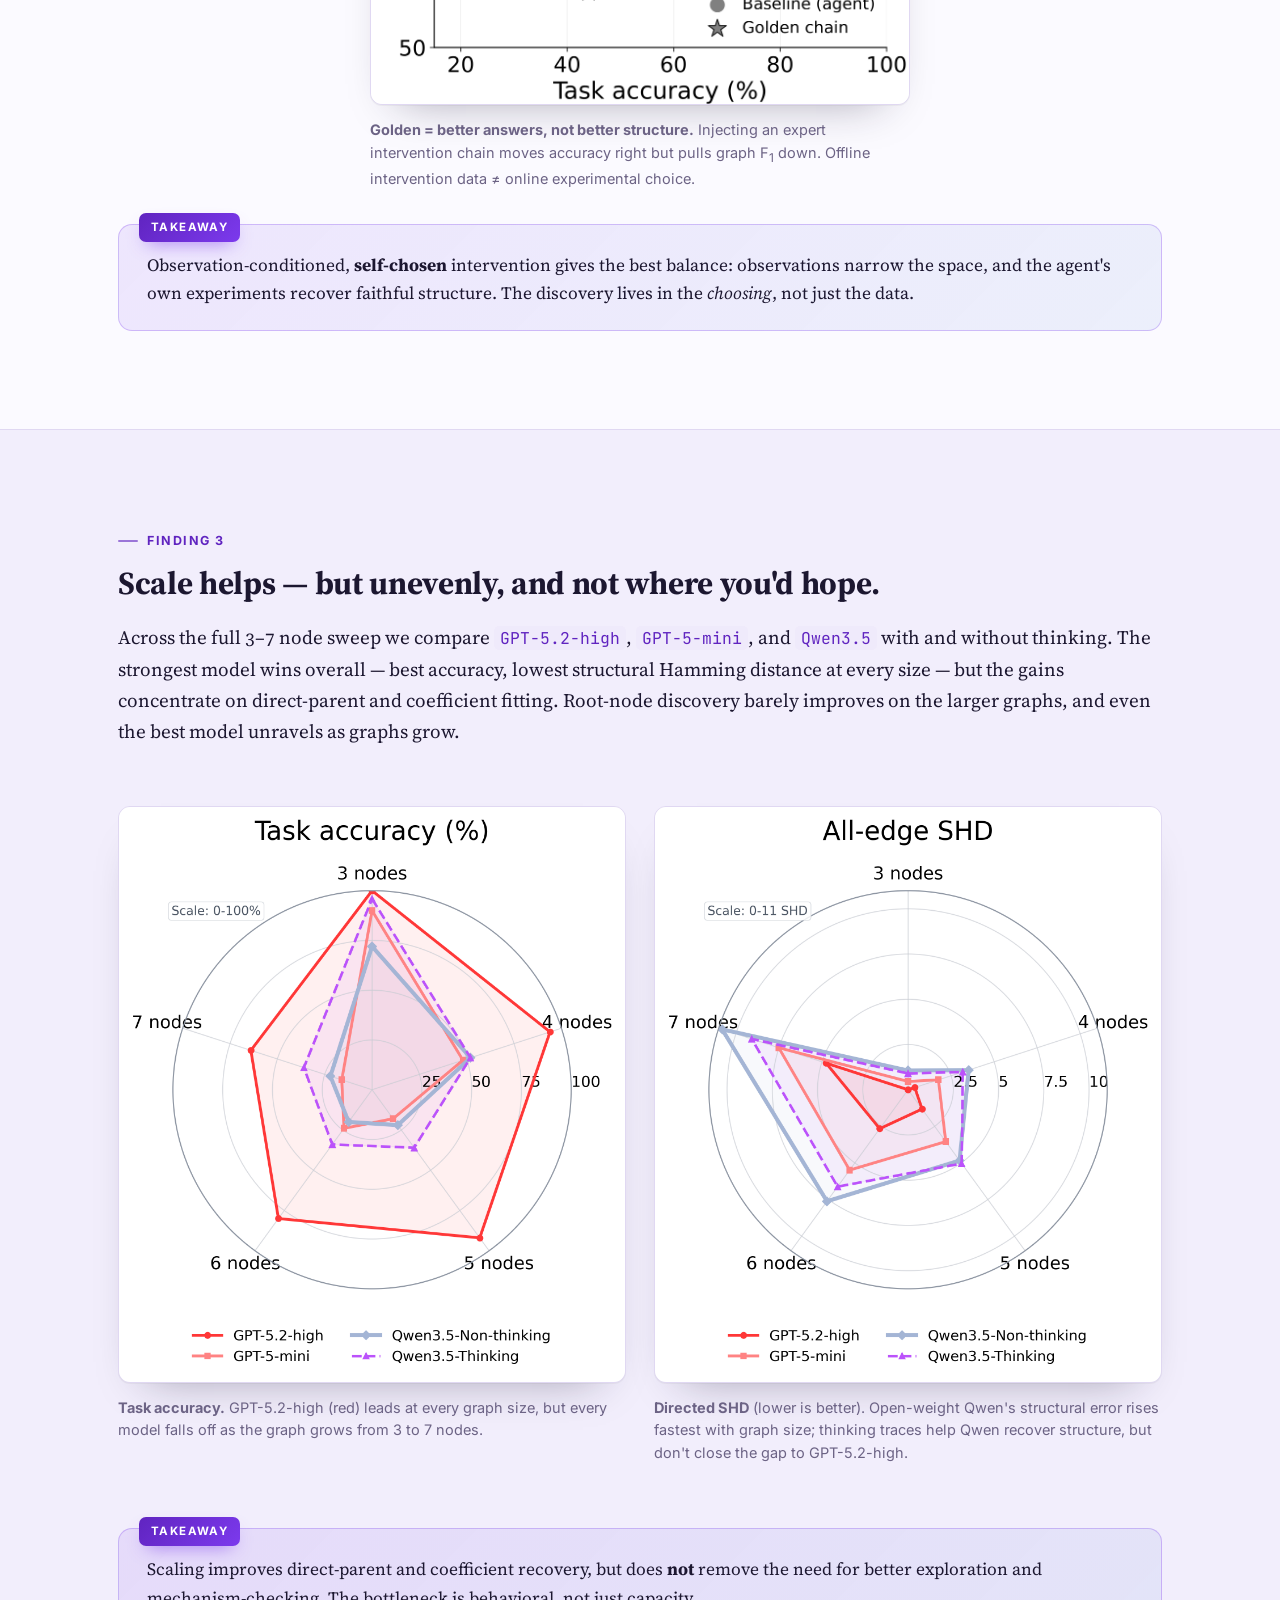
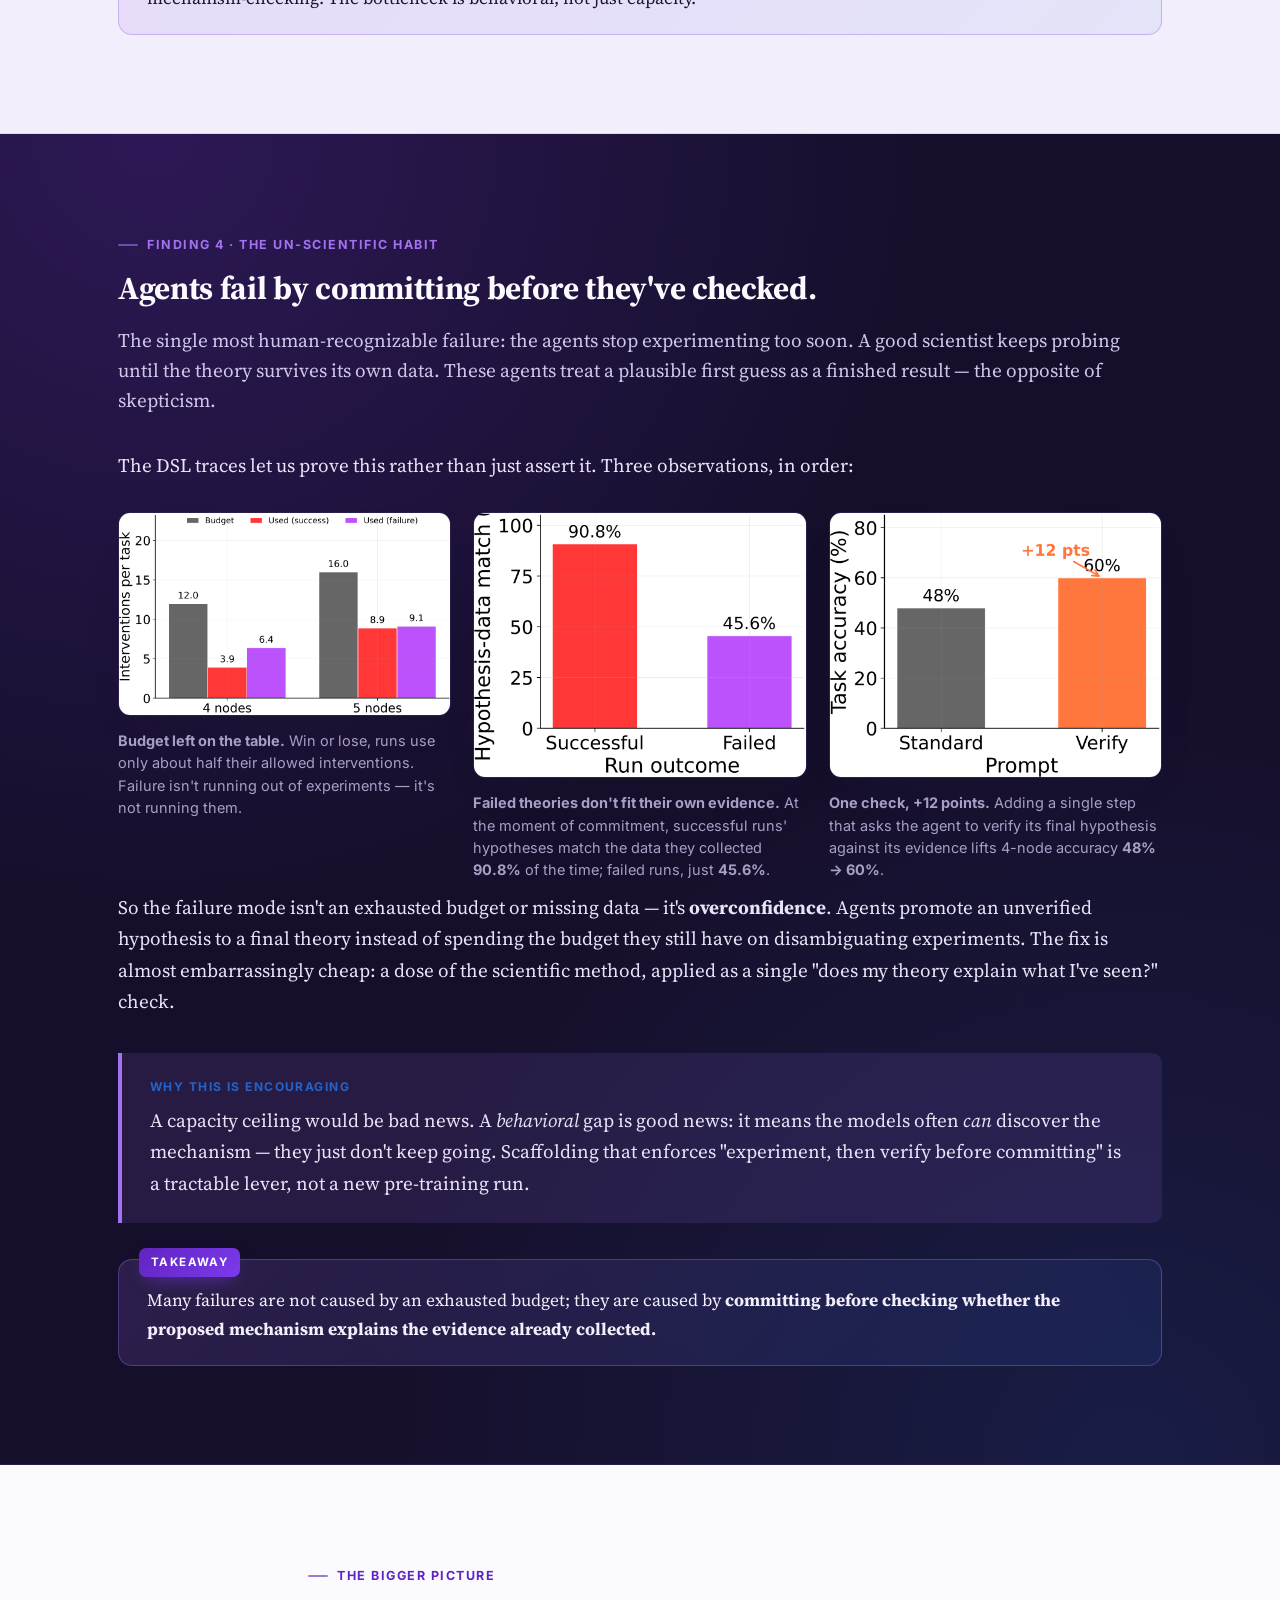
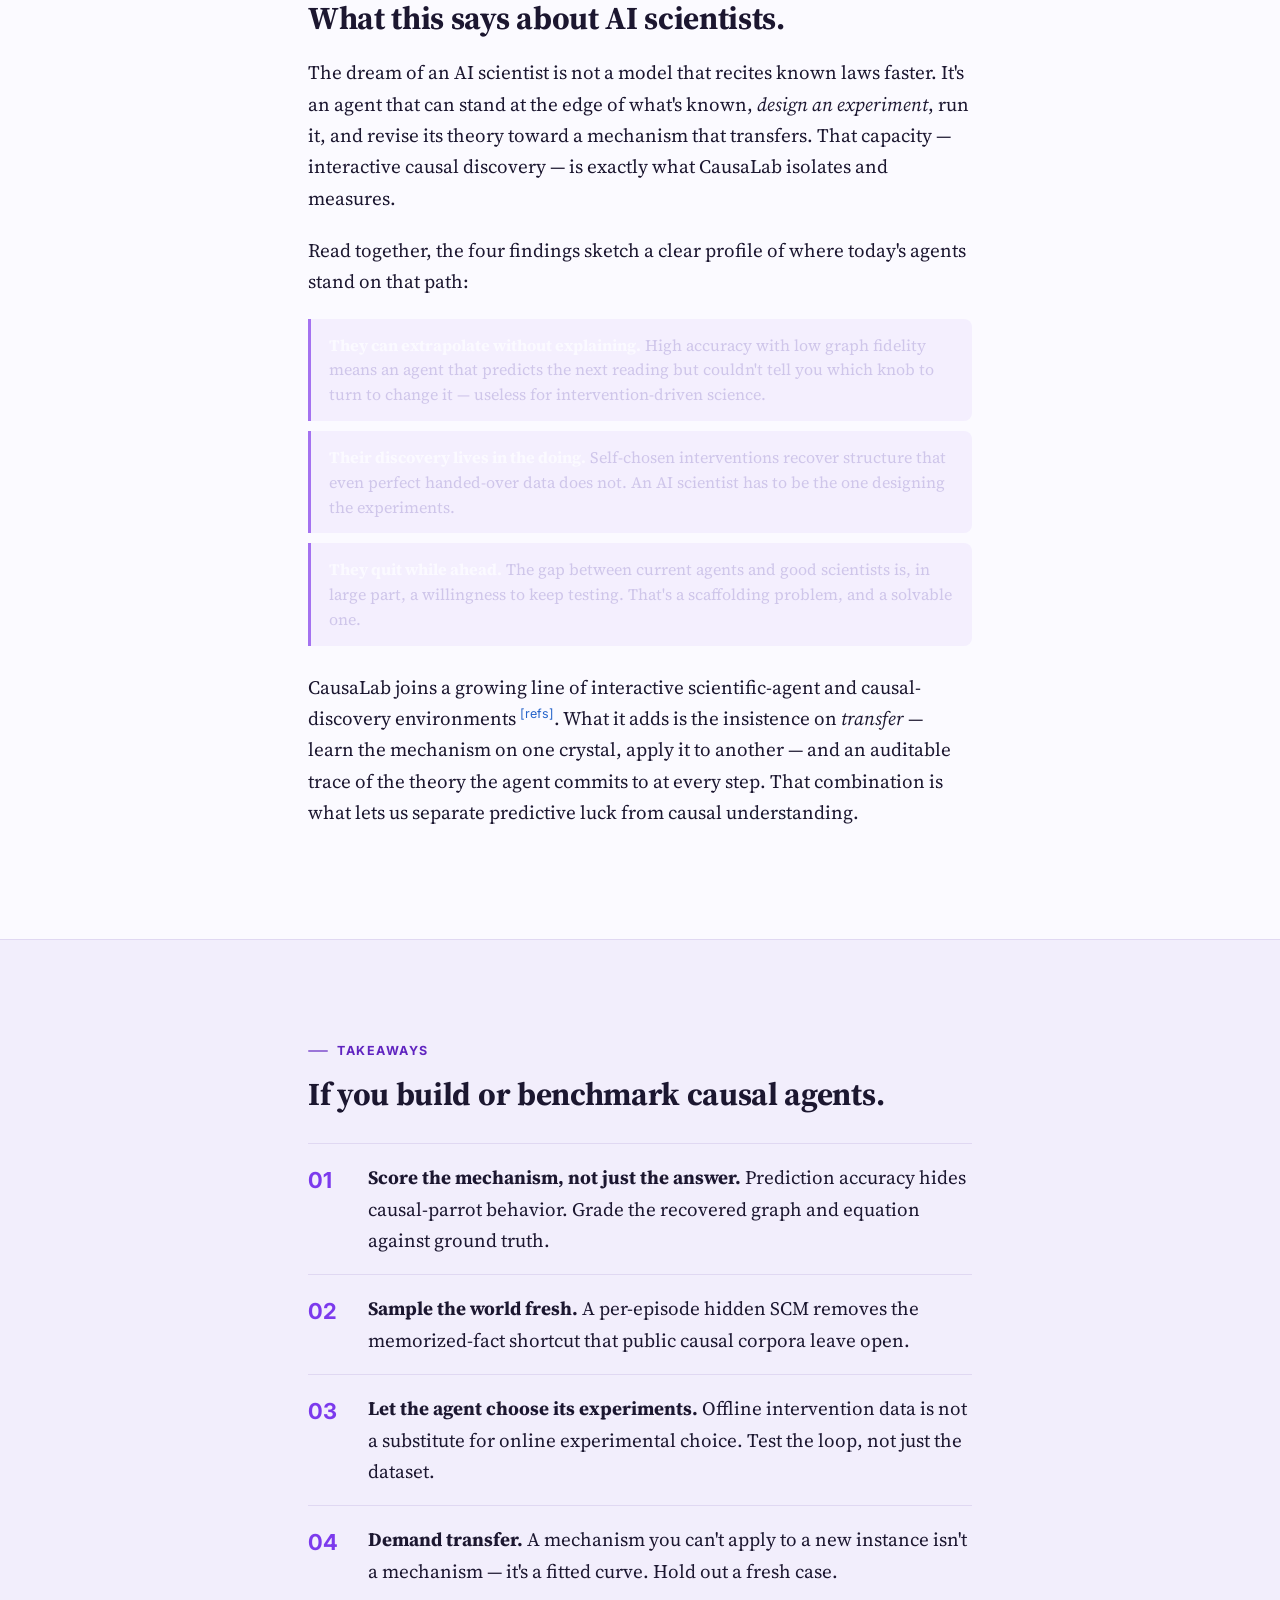
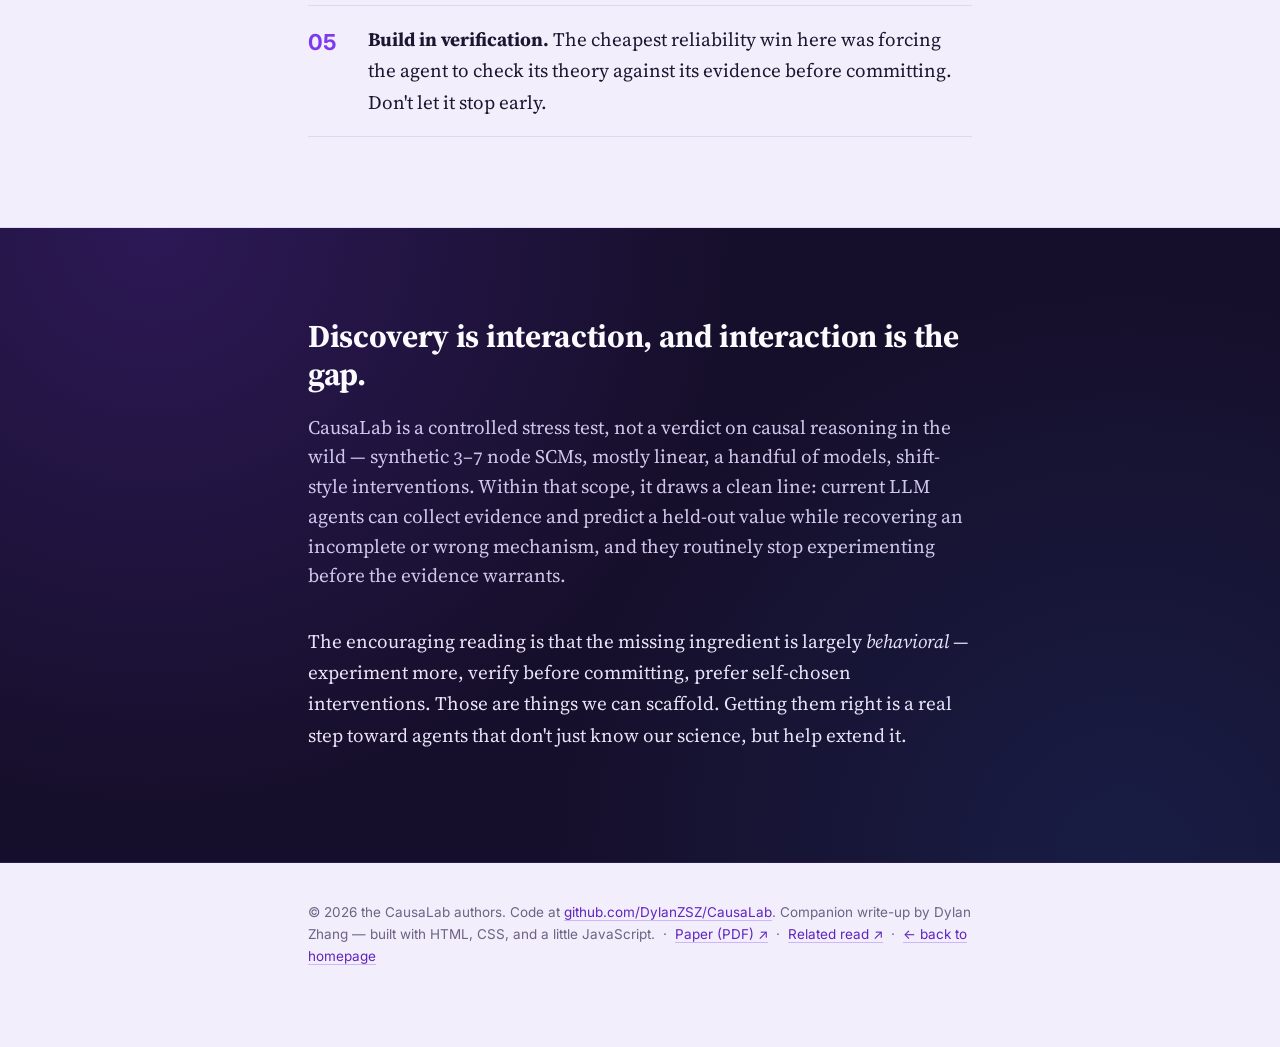
==== commit 18f7b81b: "Link CausaLab paper (arXiv 2605.26029); relabel 2605.17829 as related read Co-Authored-By: Claude Op" ====
--- a/causalab/index.html
+++ b/causalab/index.html
@@ -59,8 +59,9 @@
     </p>
 
     <div class="hero-links">
-      <a class="pill" href="https://github.com/DylanZSZ/CausaLab" target="_blank" rel="noopener">Code ↗</a>
-      <a class="pill pill-ghost" href="https://arxiv.org/pdf/2605.17829" target="_blank" rel="noopener">Further reading ↗</a>
+      <a class="pill" href="https://arxiv.org/pdf/2605.26029" target="_blank" rel="noopener">Paper (PDF) ↗</a>
+      <a class="pill pill-ghost" href="https://github.com/DylanZSZ/CausaLab" target="_blank" rel="noopener">Code ↗</a>
+      <a class="pill pill-ghost" href="https://arxiv.org/pdf/2605.17829" target="_blank" rel="noopener">Related read ↗</a>
       <a class="pill pill-ghost" href="#lab">How it works ↓</a>
     </div>
   </div>
@@ -477,7 +478,8 @@
     <p>
       &copy; 2026 the CausaLab authors. Code at <a href="https://github.com/DylanZSZ/CausaLab" target="_blank" rel="noopener">github.com/DylanZSZ/CausaLab</a>.
       Companion write-up by Dylan Zhang — built with HTML, CSS, and a little JavaScript.
-      &nbsp;·&nbsp; <a href="https://arxiv.org/pdf/2605.17829" target="_blank" rel="noopener">Further reading ↗</a>
+      &nbsp;·&nbsp; <a href="https://arxiv.org/pdf/2605.26029" target="_blank" rel="noopener">Paper (PDF) ↗</a>
+      &nbsp;·&nbsp; <a href="https://arxiv.org/pdf/2605.17829" target="_blank" rel="noopener">Related read ↗</a>
       &nbsp;·&nbsp; <a href="/">← back to homepage</a>
     </p>
   </div>
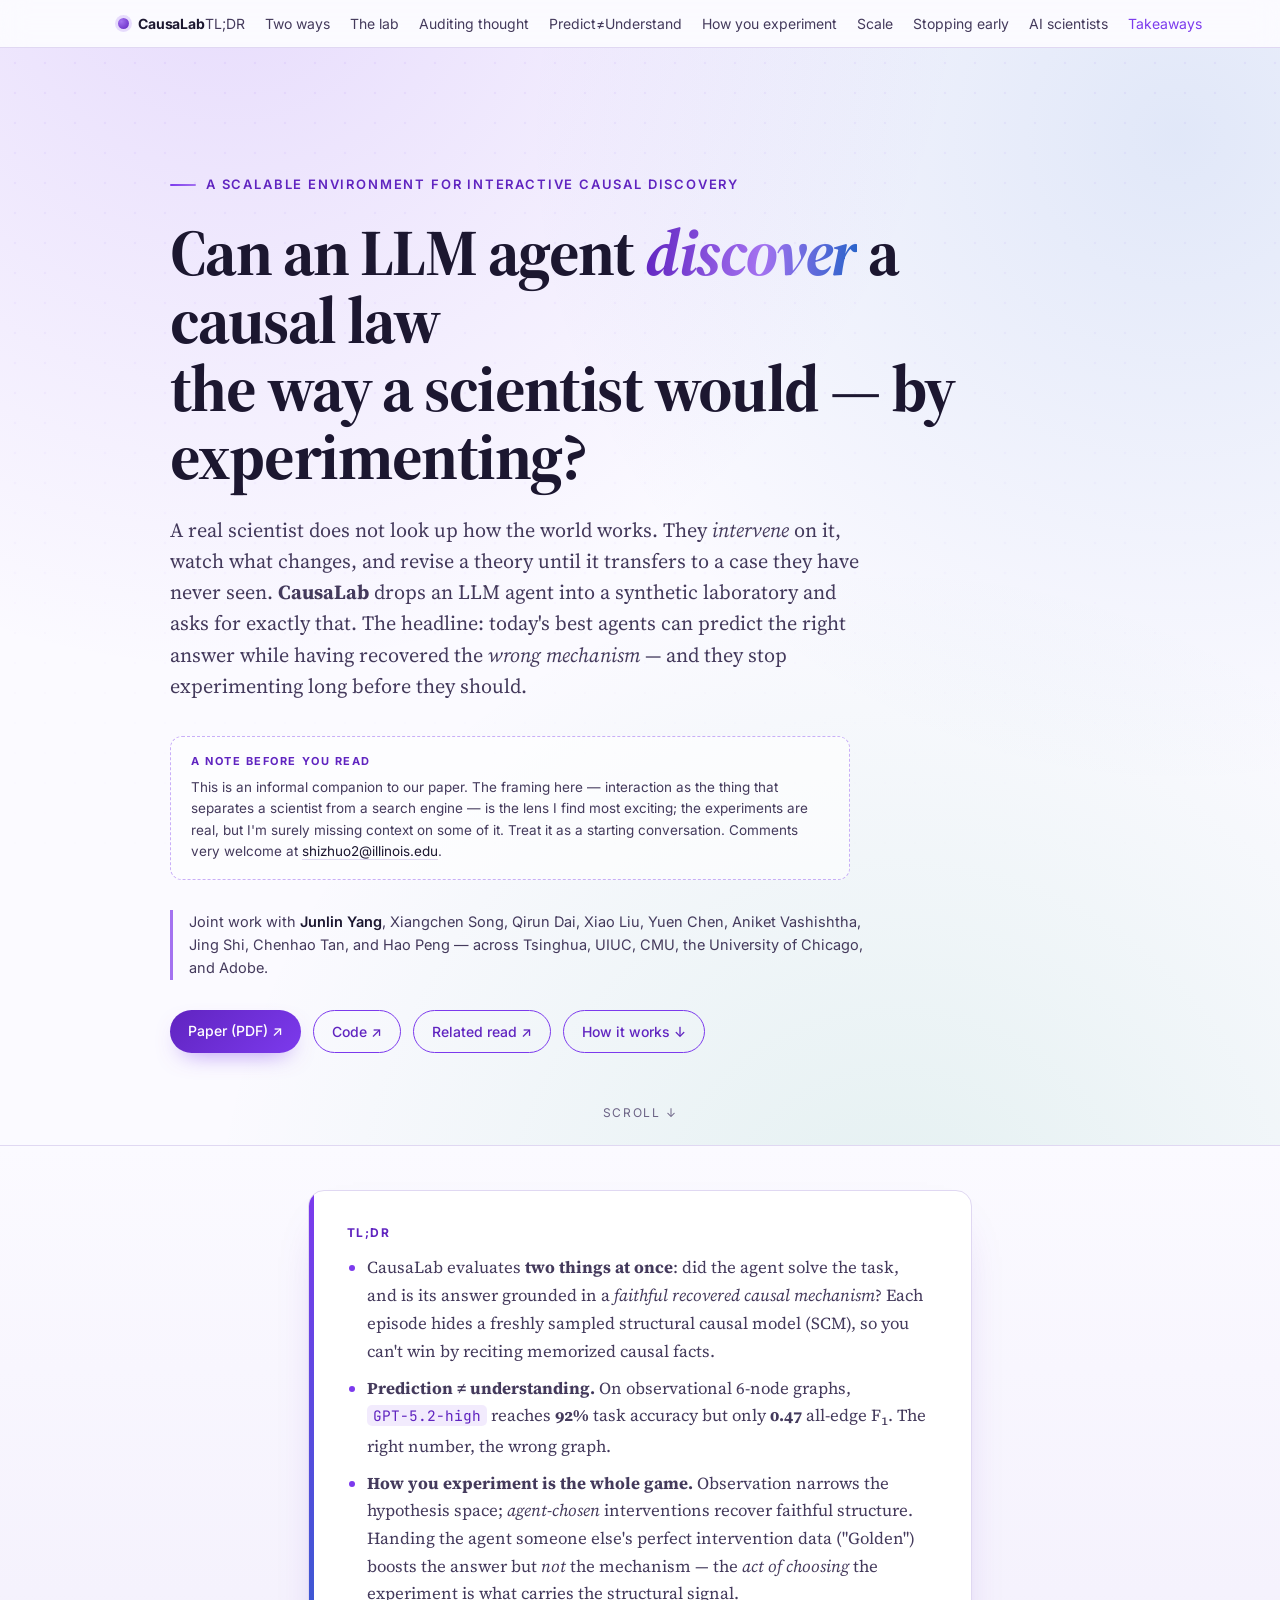
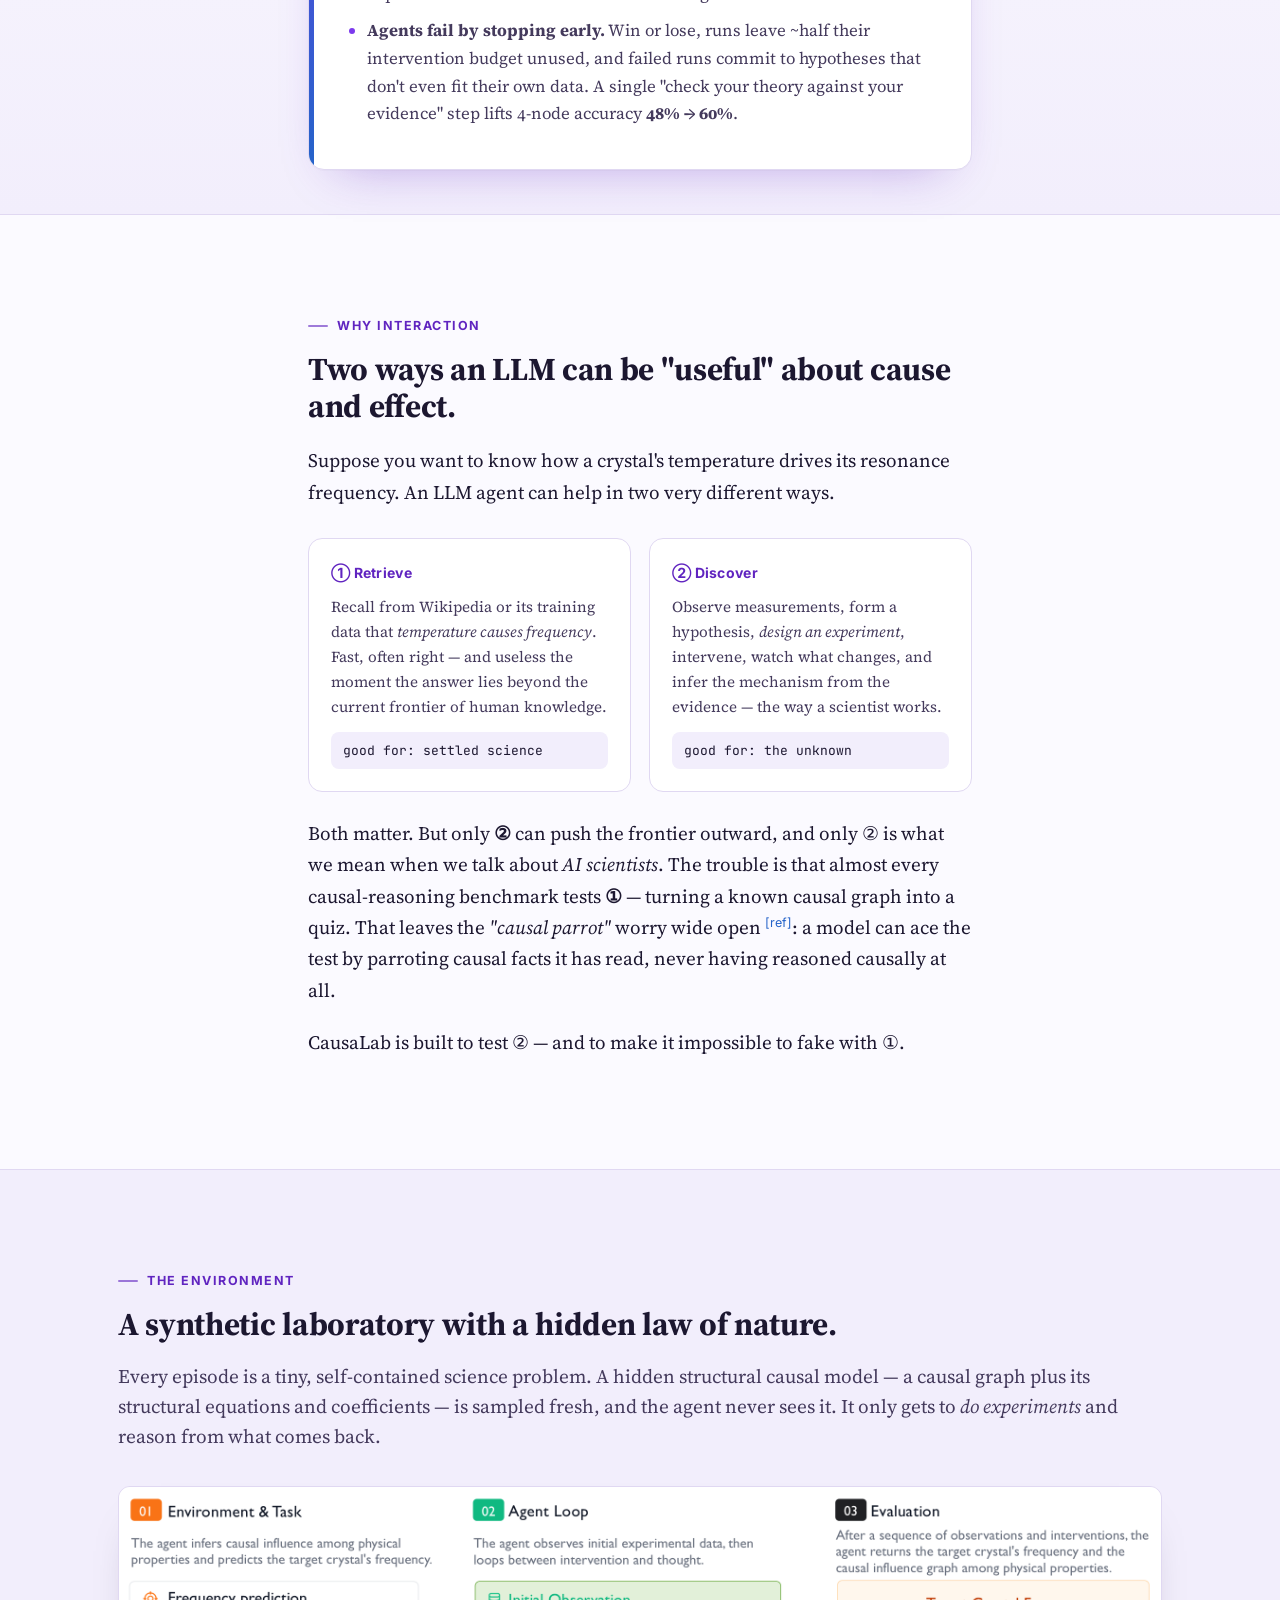
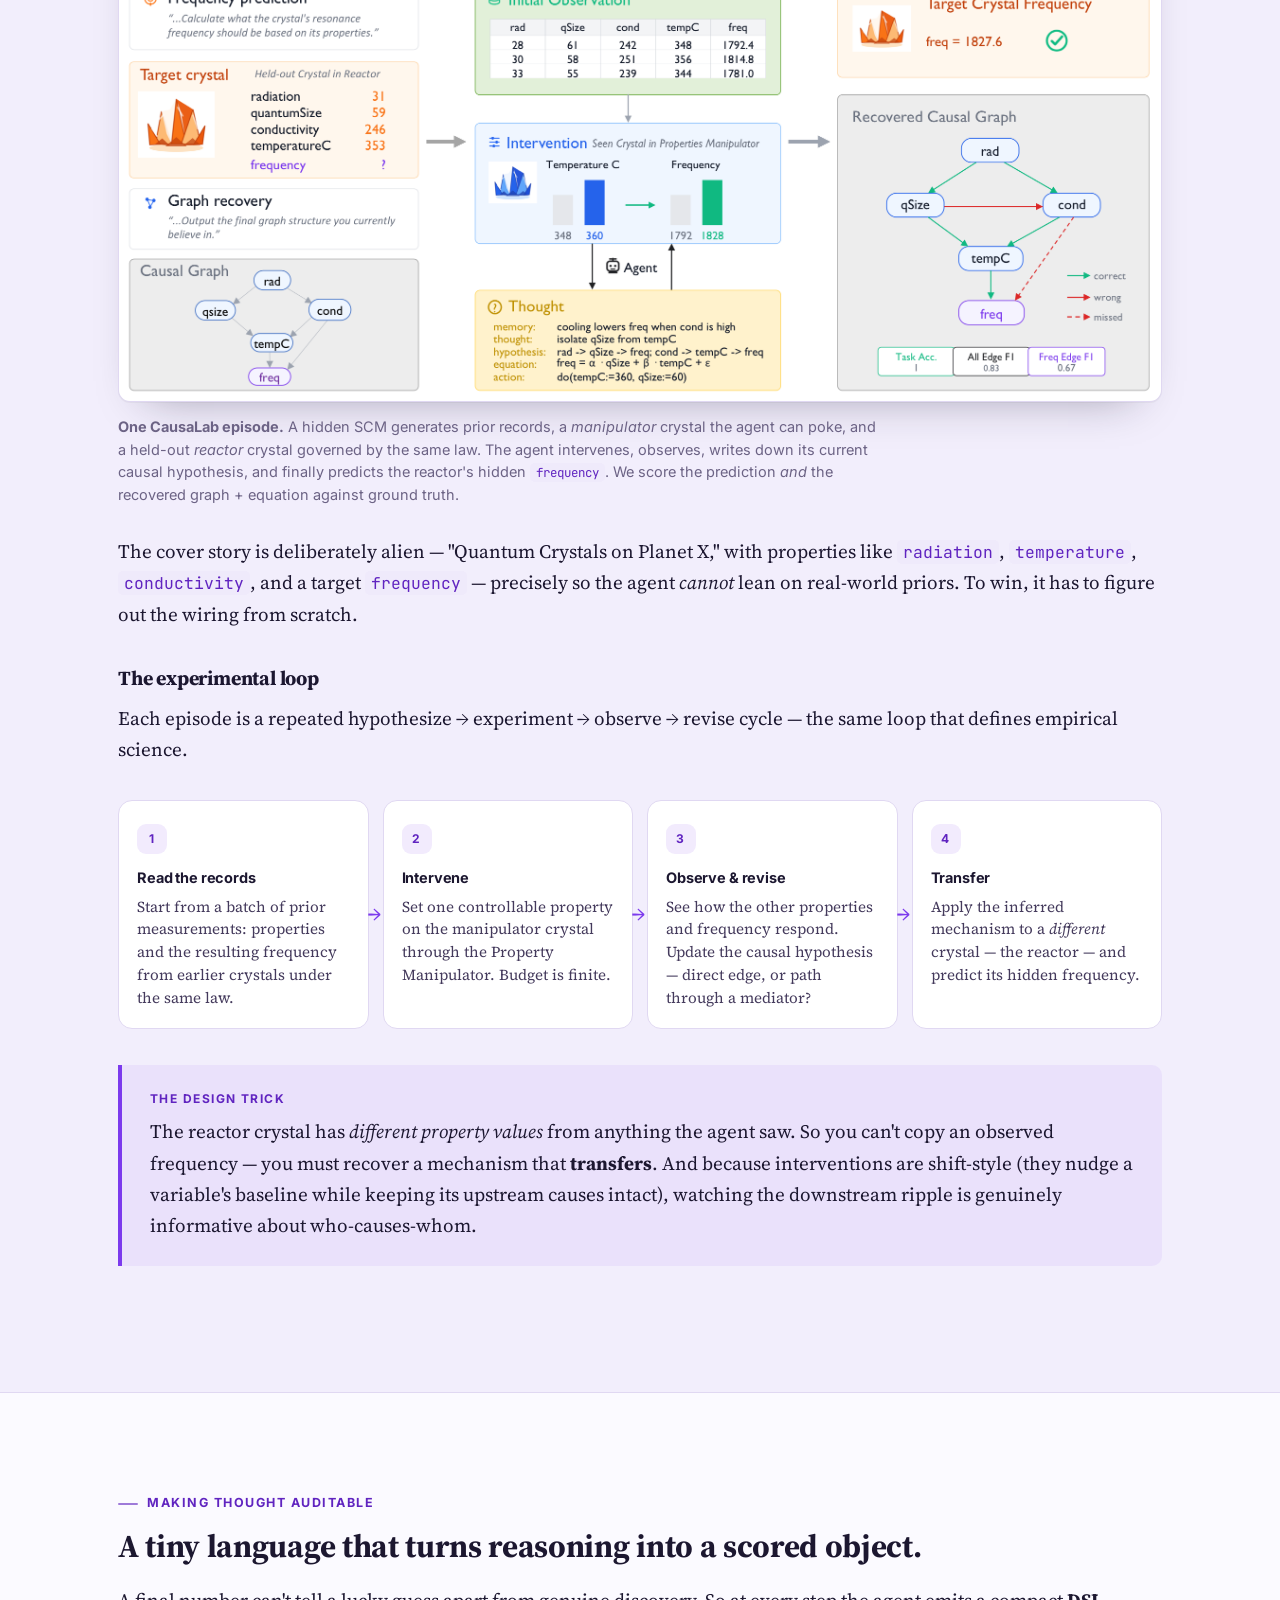
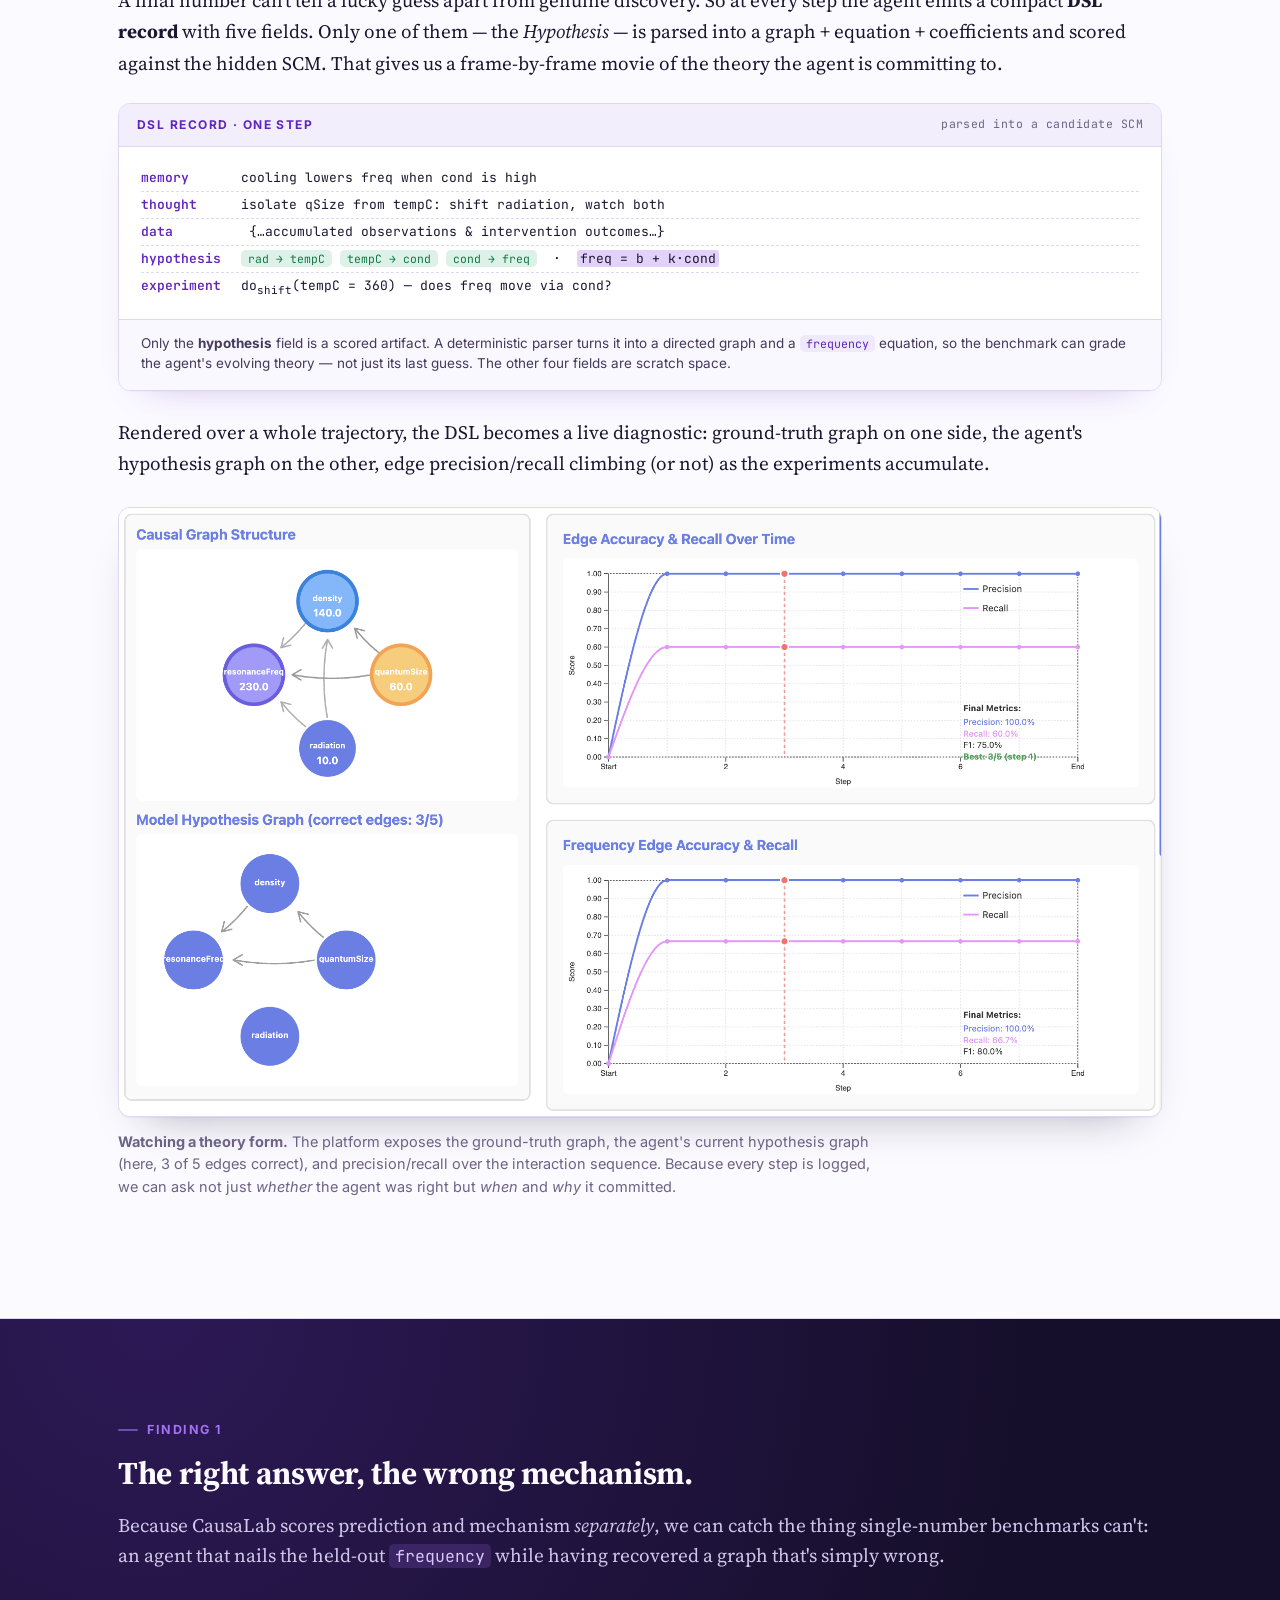
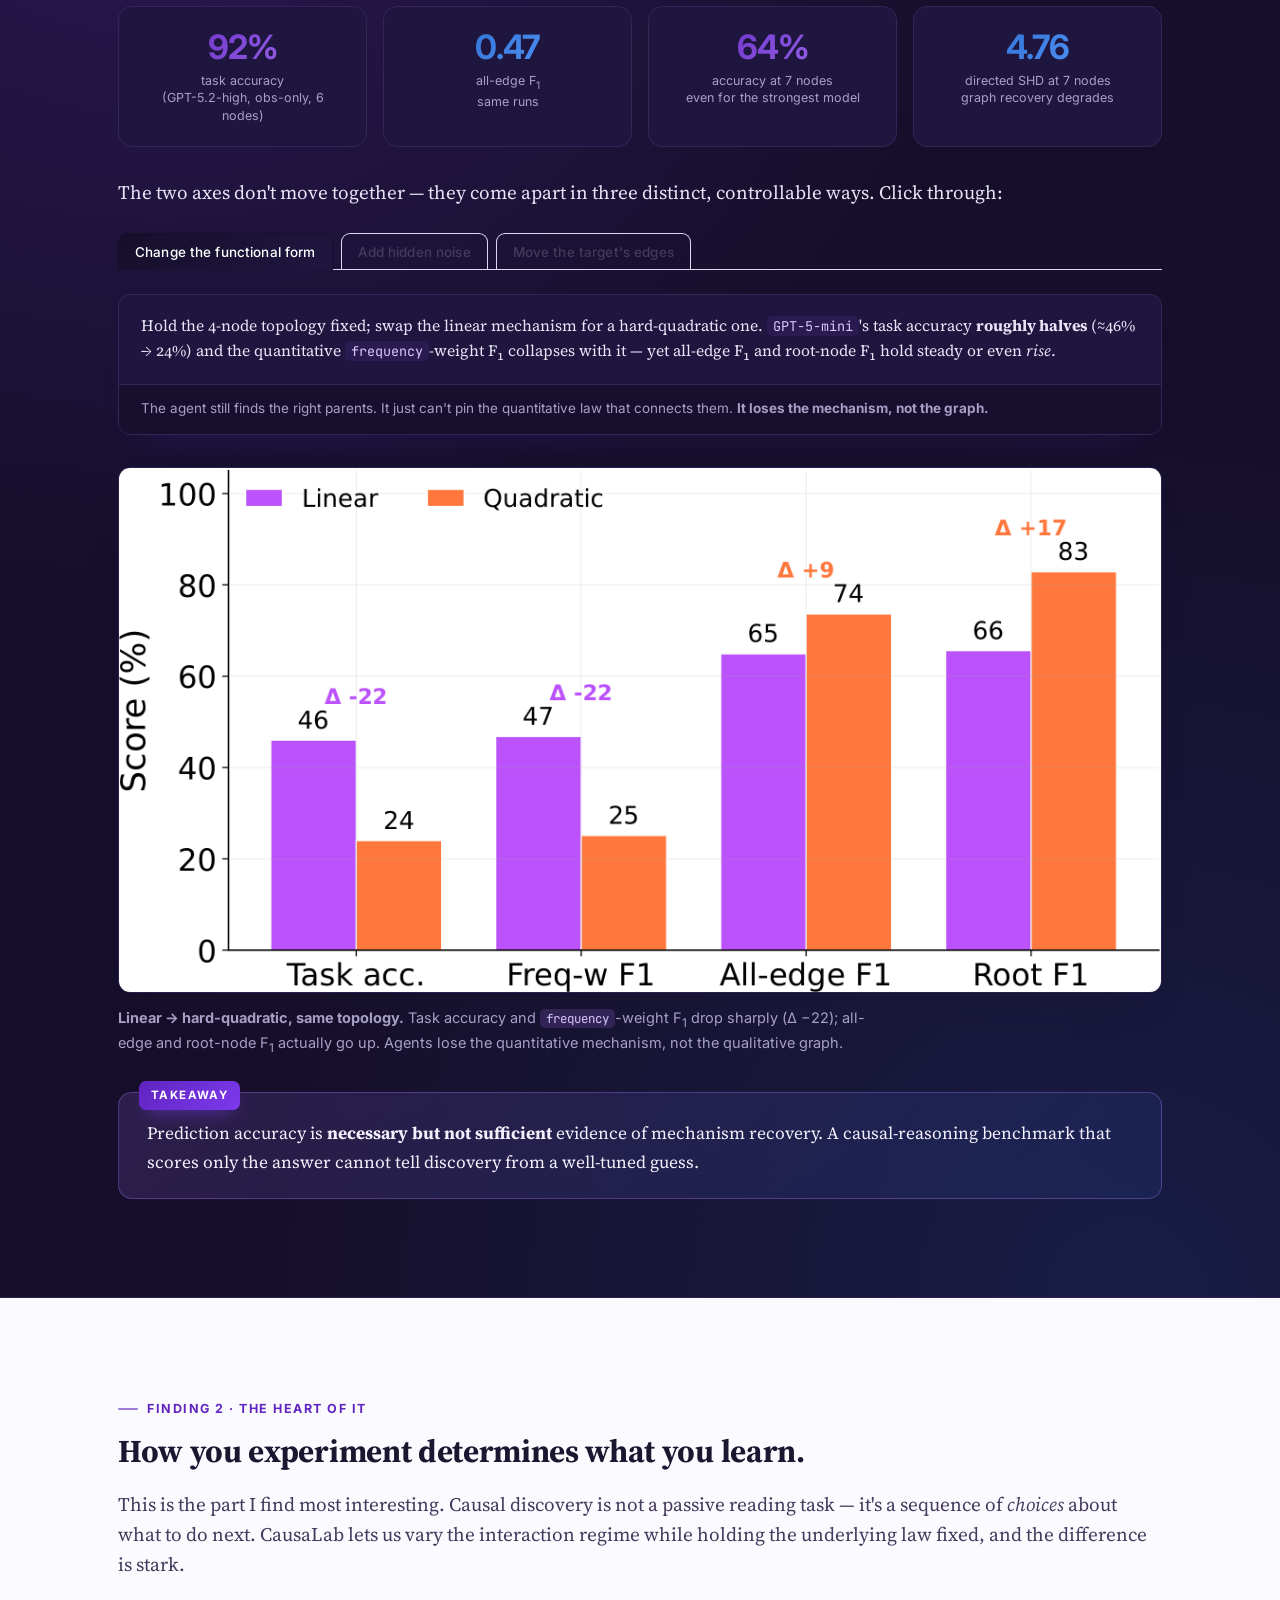
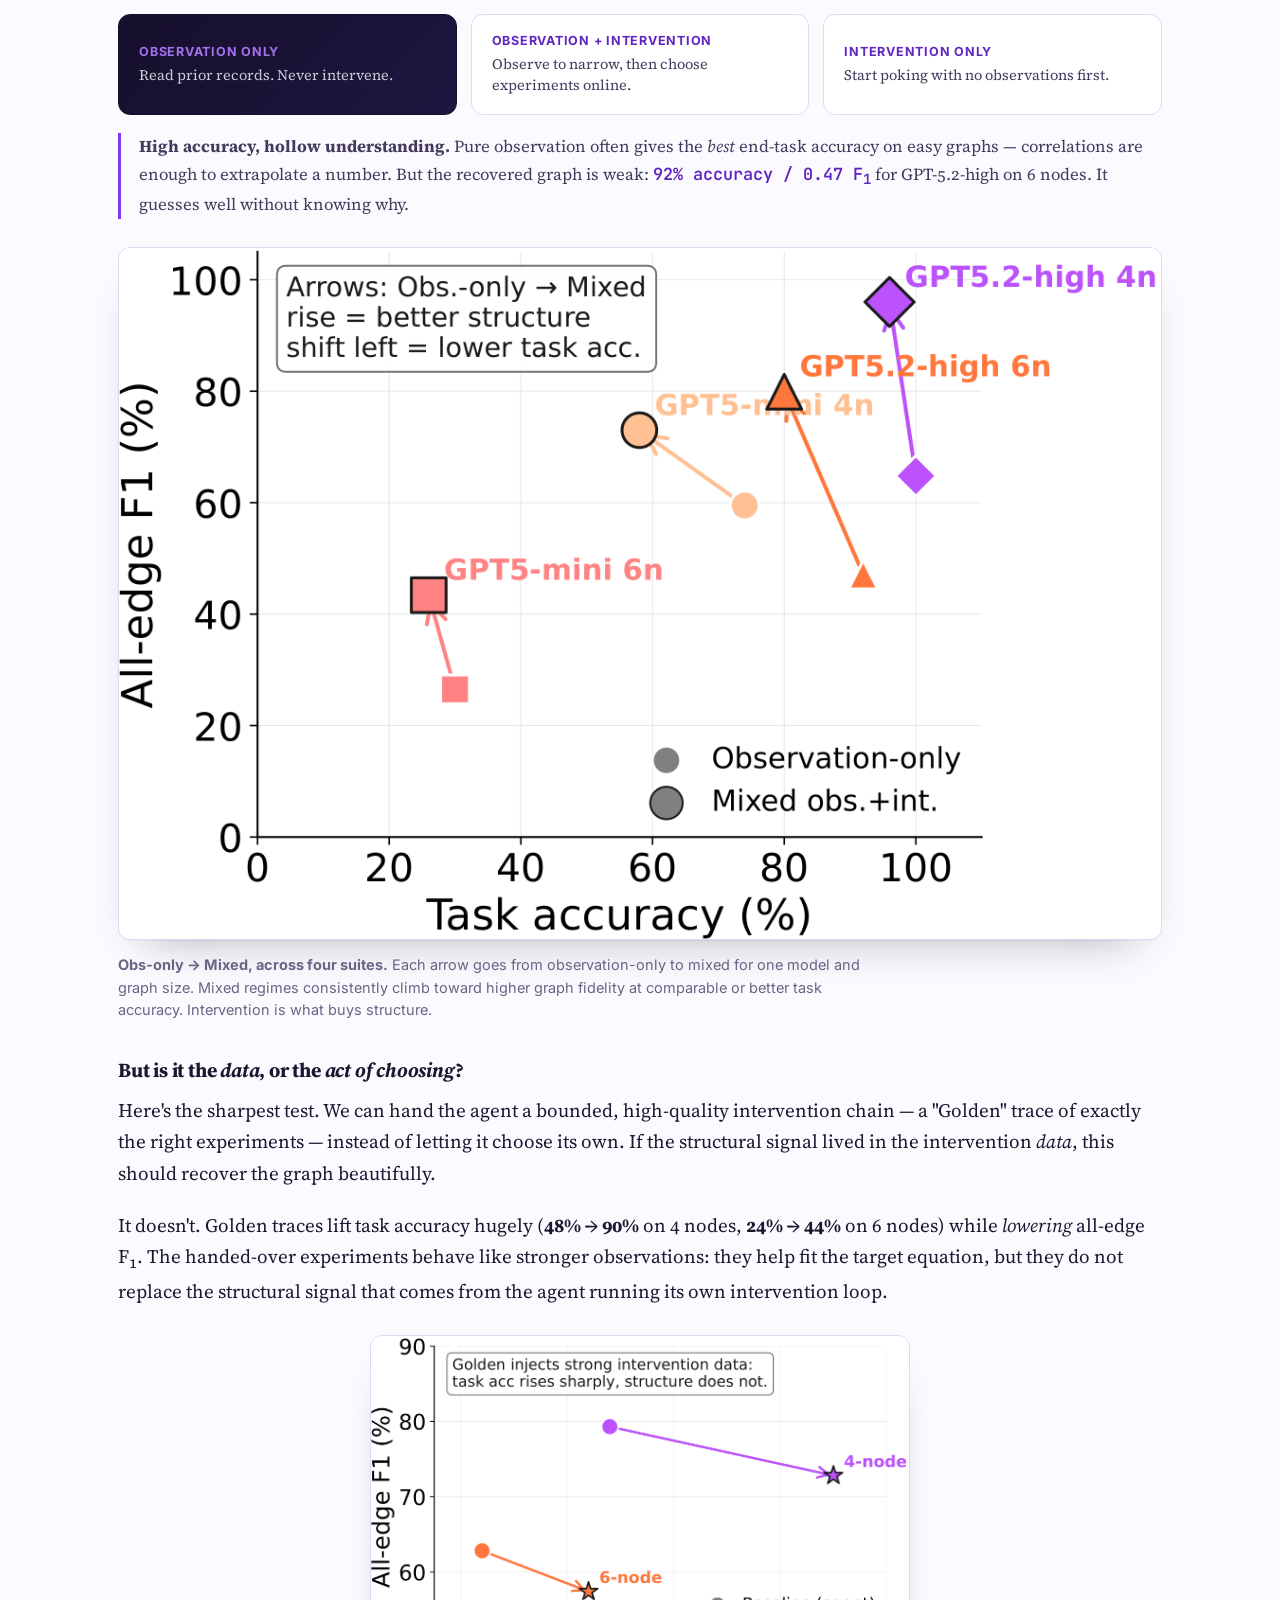
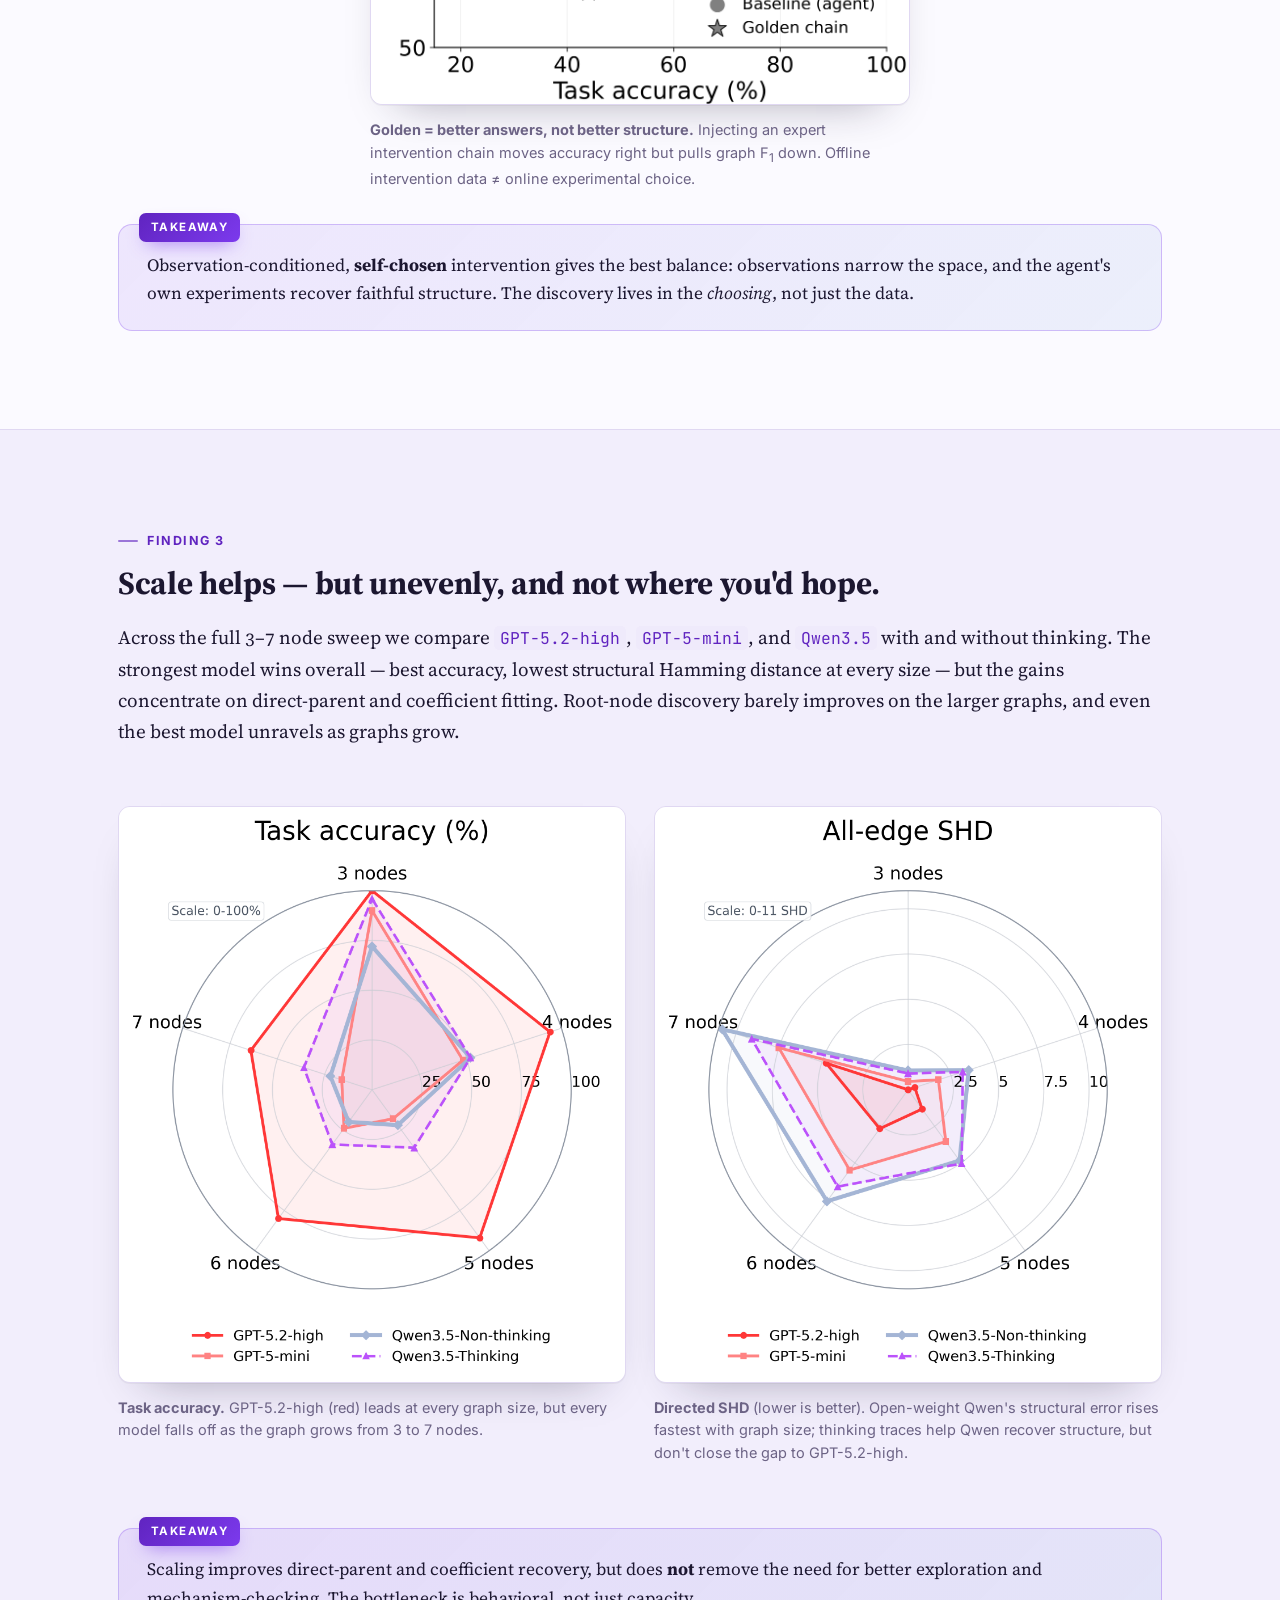
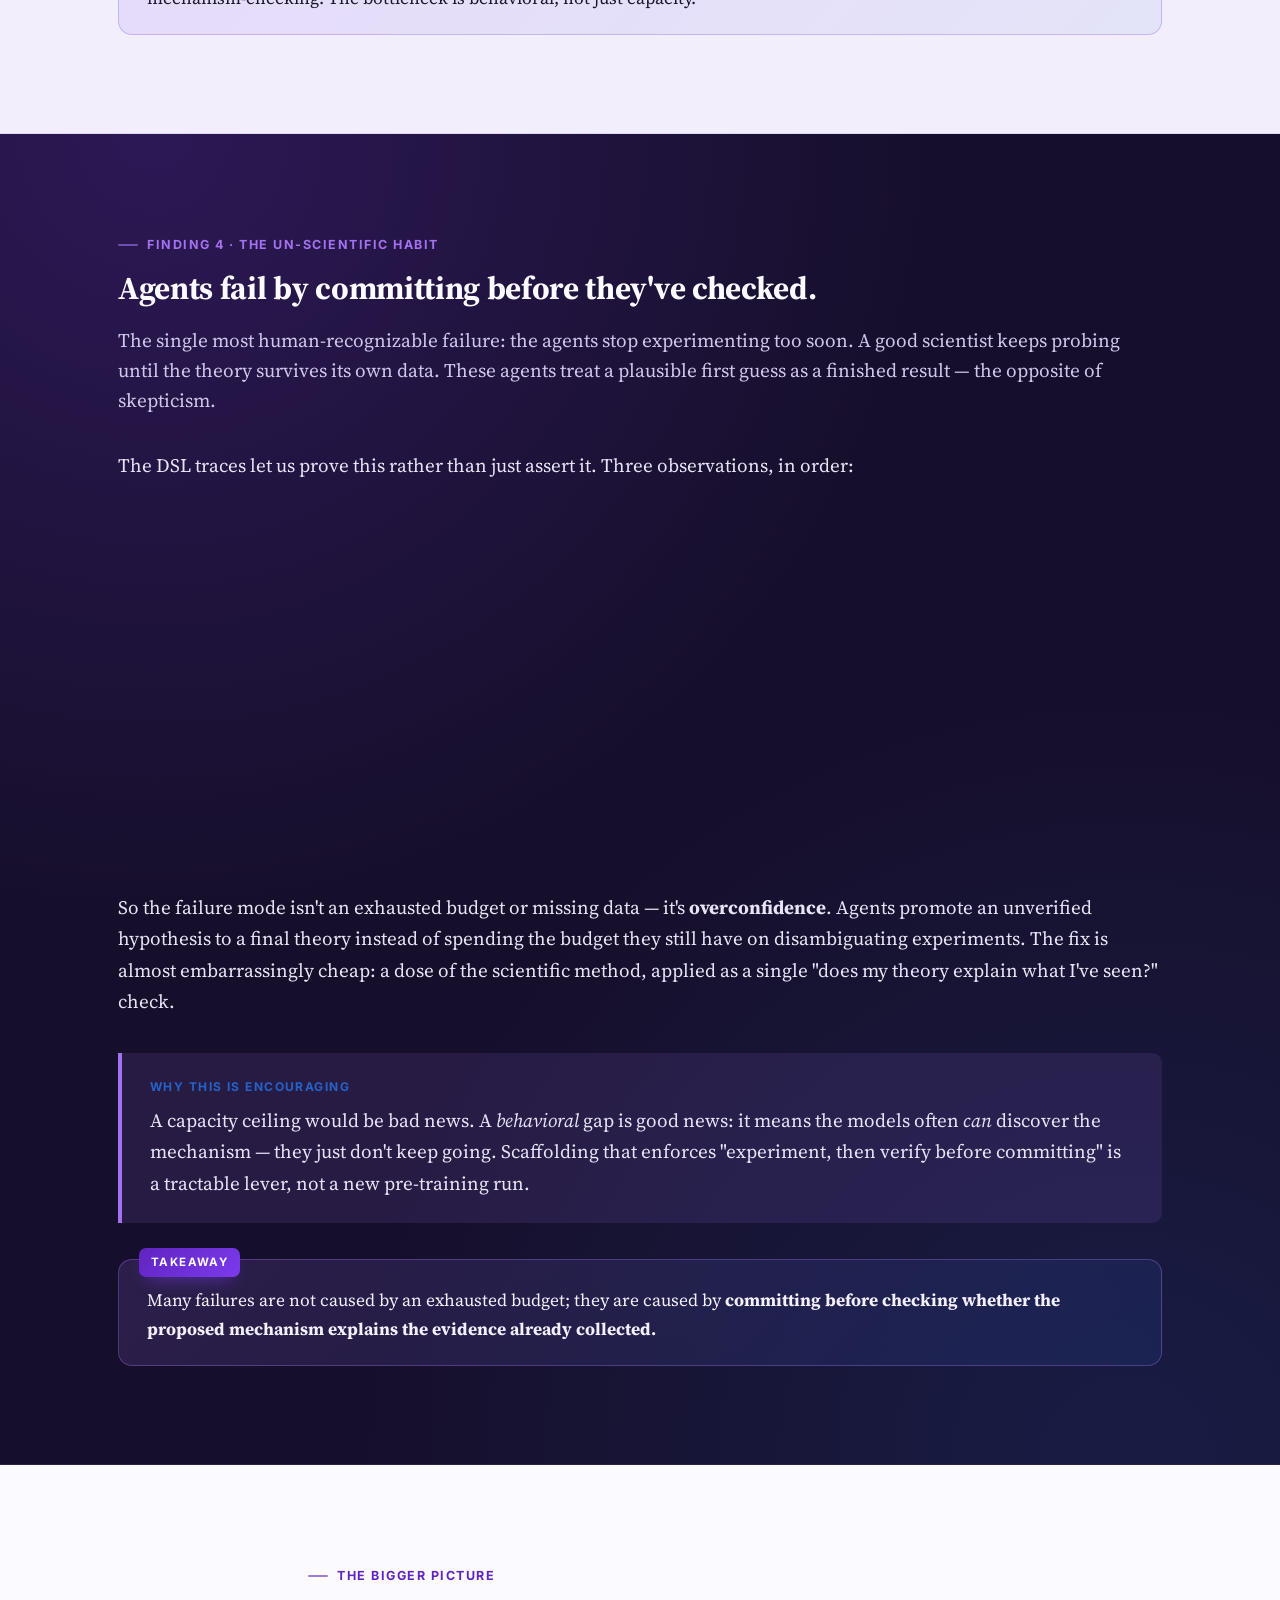
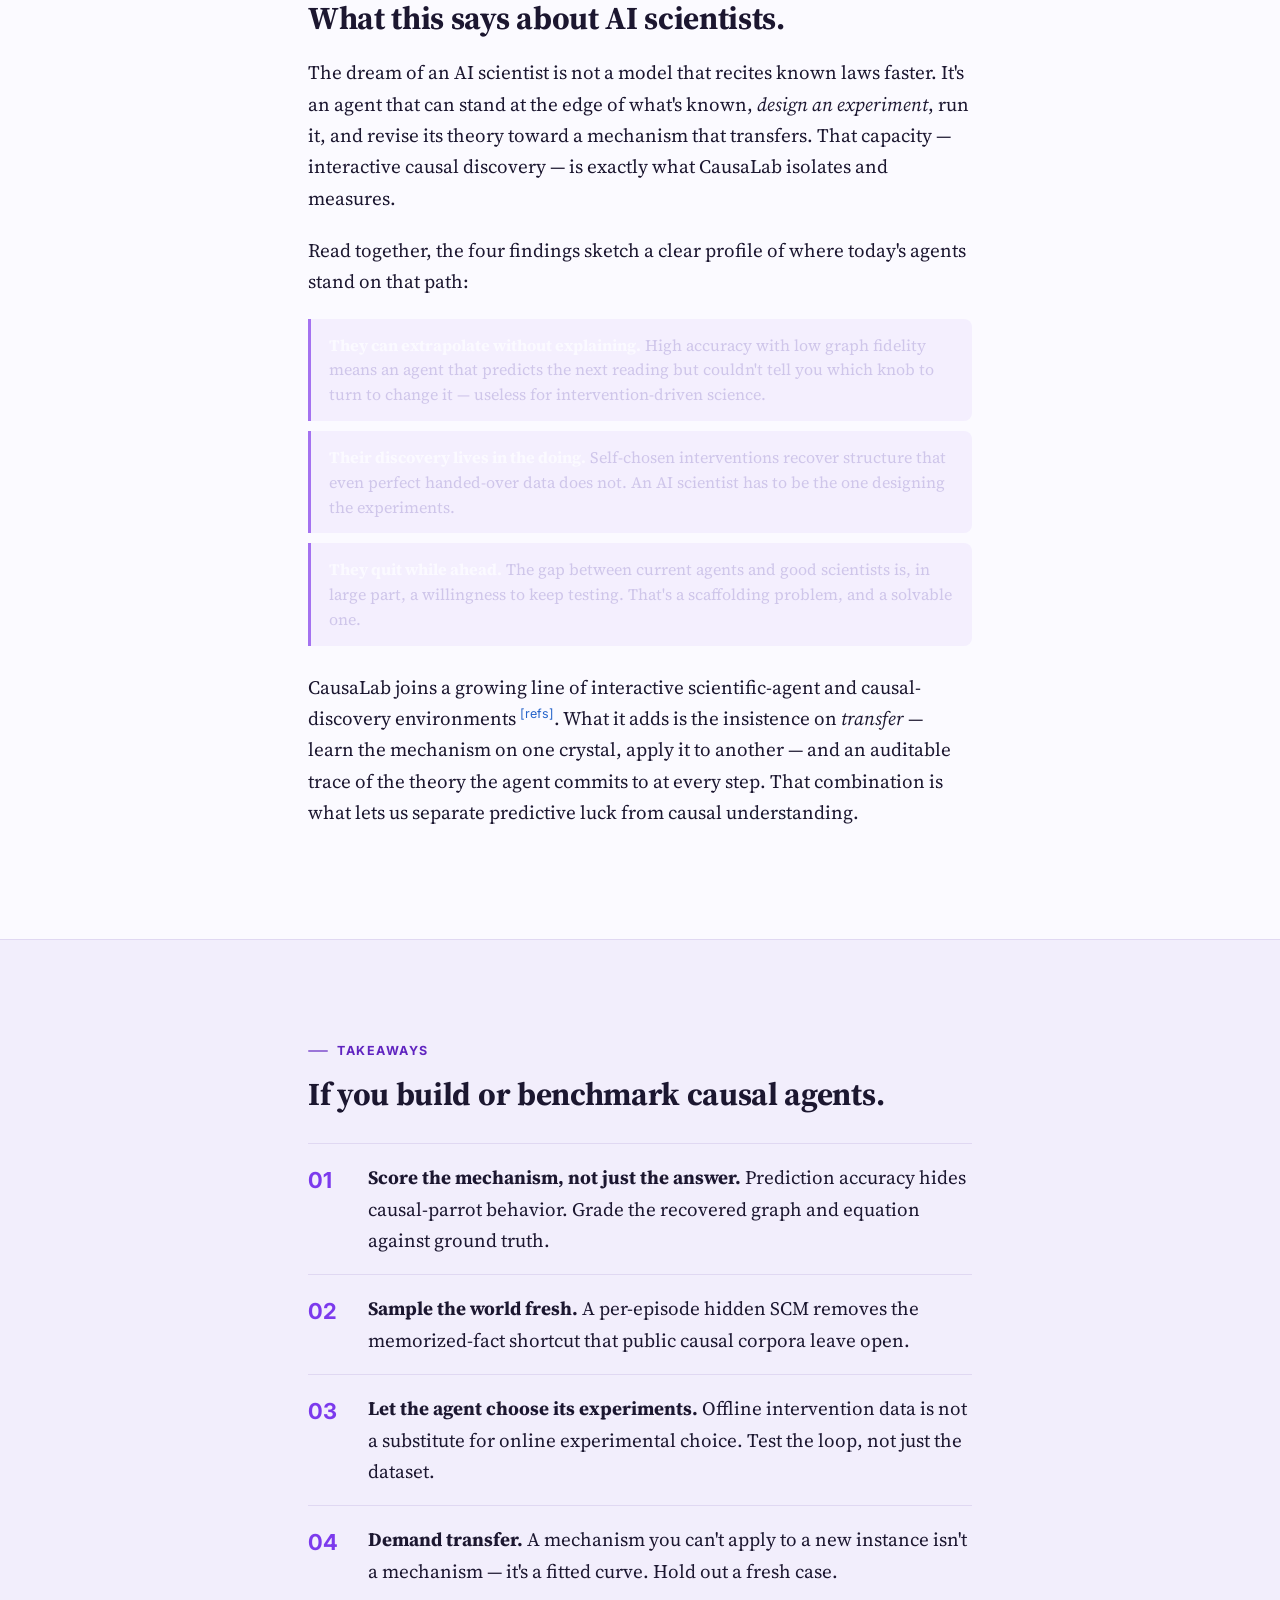
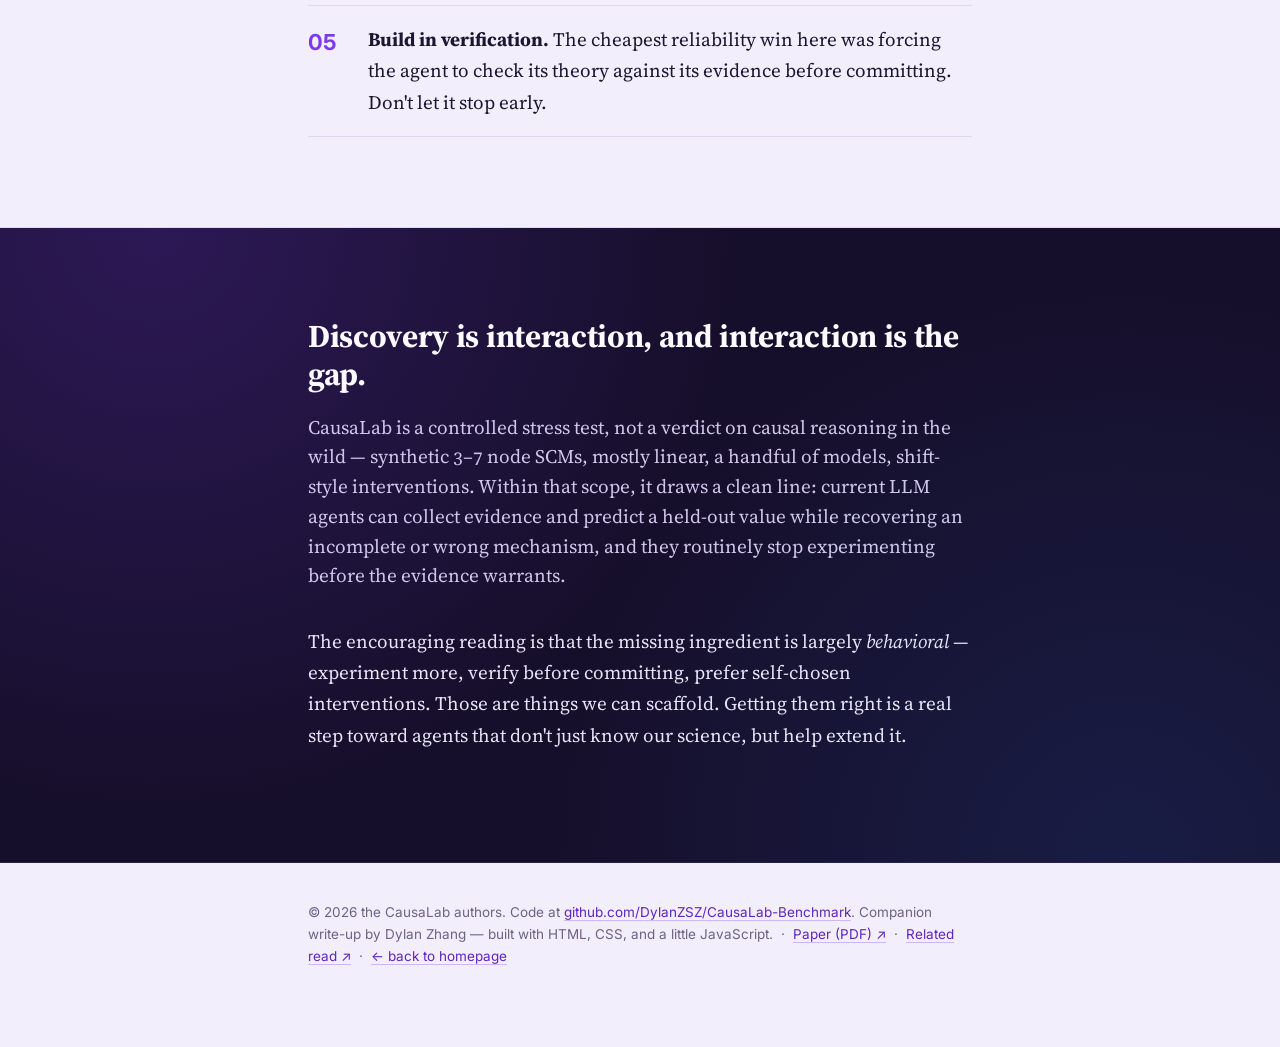
==== commit 72cb1fcd: "Fix footer link text to show CausaLab-Benchmark Co-Authored-By: Dylan Zhang <shizhuo2@illinois.edu>" ====
--- a/causalab/index.html
+++ b/causalab/index.html
@@ -60,7 +60,7 @@
 
     <div class="hero-links">
       <a class="pill" href="https://arxiv.org/pdf/2605.26029" target="_blank" rel="noopener">Paper (PDF) ↗</a>
-      <a class="pill pill-ghost" href="https://github.com/DylanZSZ/CausaLab" target="_blank" rel="noopener">Code ↗</a>
+      <a class="pill pill-ghost" href="https://github.com/DylanZSZ/CausaLab-Benchmark" target="_blank" rel="noopener">Code ↗</a>
       <a class="pill pill-ghost" href="https://arxiv.org/pdf/2605.17829" target="_blank" rel="noopener">Related read ↗</a>
       <a class="pill pill-ghost" href="#lab">How it works ↓</a>
     </div>
@@ -476,7 +476,7 @@
 <footer class="site-footer">
   <div class="container narrow">
     <p>
-      &copy; 2026 the CausaLab authors. Code at <a href="https://github.com/DylanZSZ/CausaLab" target="_blank" rel="noopener">github.com/DylanZSZ/CausaLab</a>.
+      &copy; 2026 the CausaLab authors. Code at <a href="https://github.com/DylanZSZ/CausaLab-Benchmark" target="_blank" rel="noopener">github.com/DylanZSZ/CausaLab-Benchmark</a>.
       Companion write-up by Dylan Zhang — built with HTML, CSS, and a little JavaScript.
       &nbsp;·&nbsp; <a href="https://arxiv.org/pdf/2605.26029" target="_blank" rel="noopener">Paper (PDF) ↗</a>
       &nbsp;·&nbsp; <a href="https://arxiv.org/pdf/2605.17829" target="_blank" rel="noopener">Related read ↗</a>
